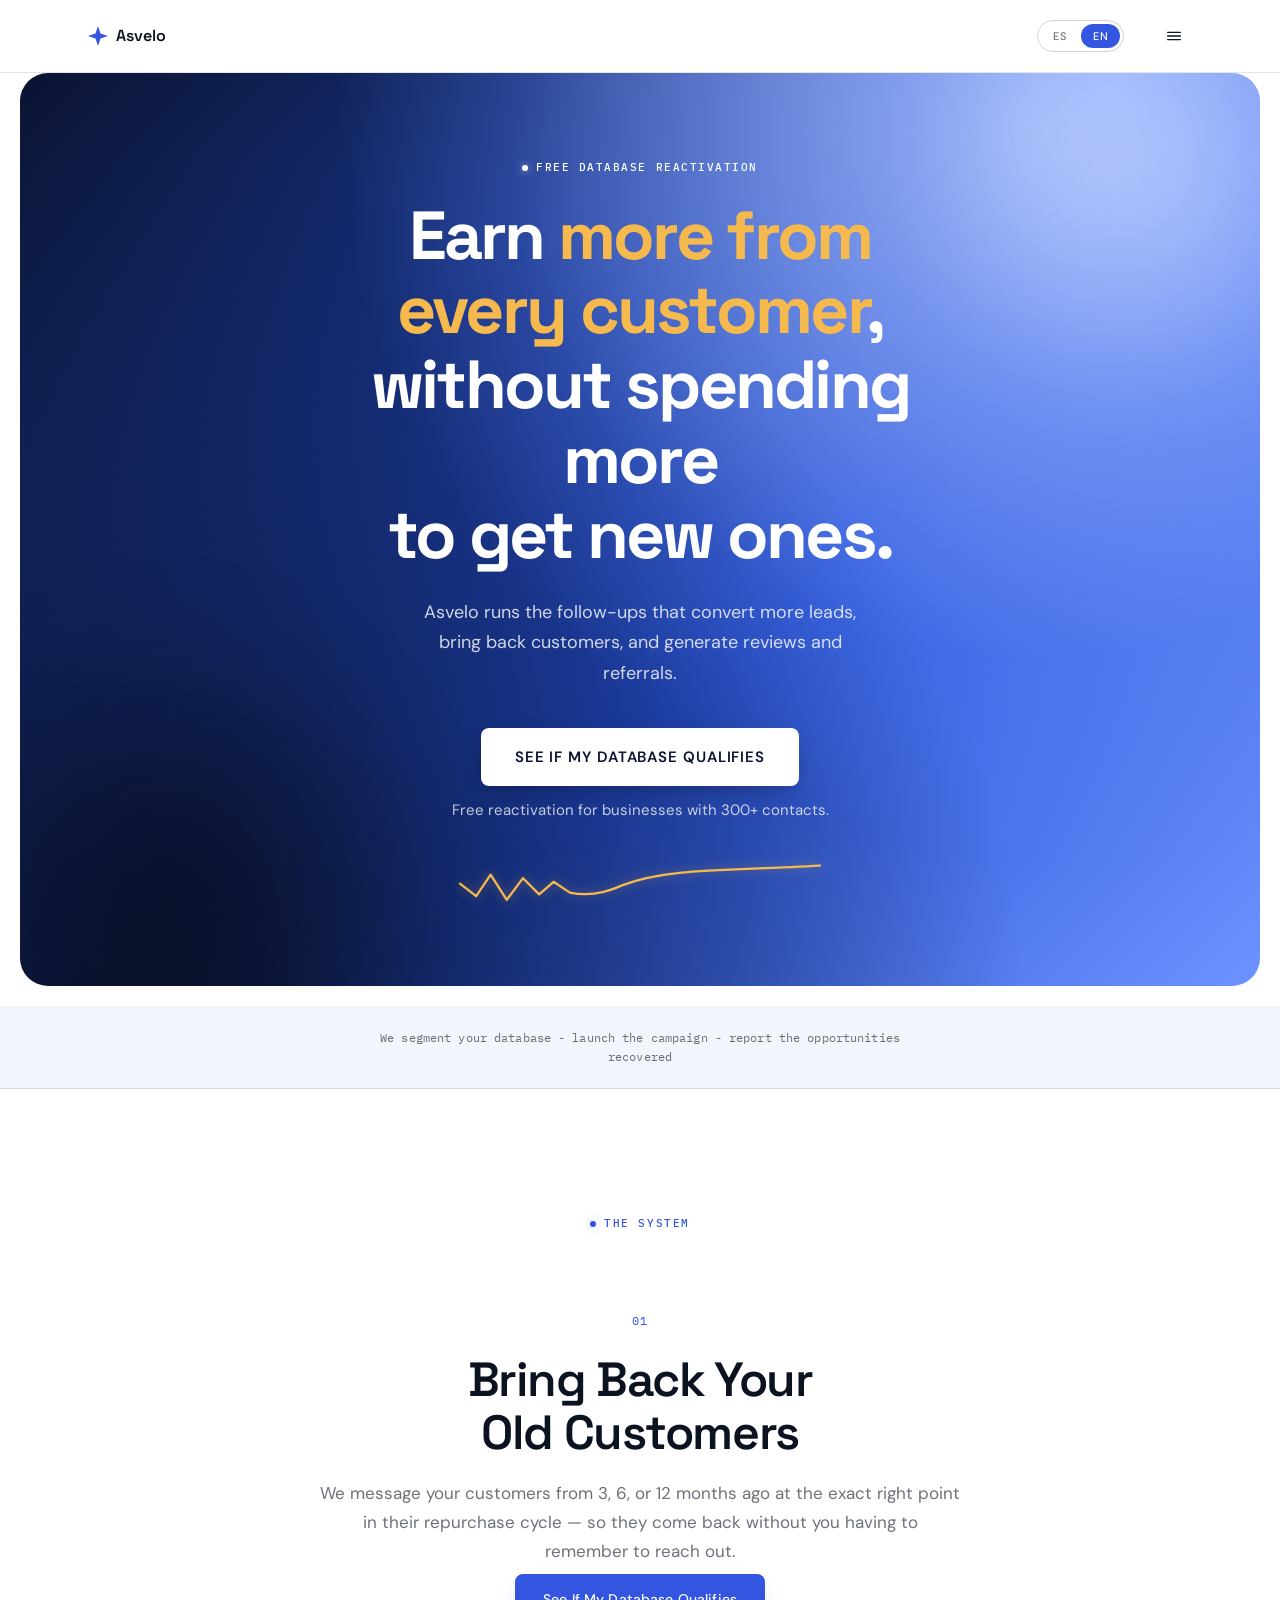
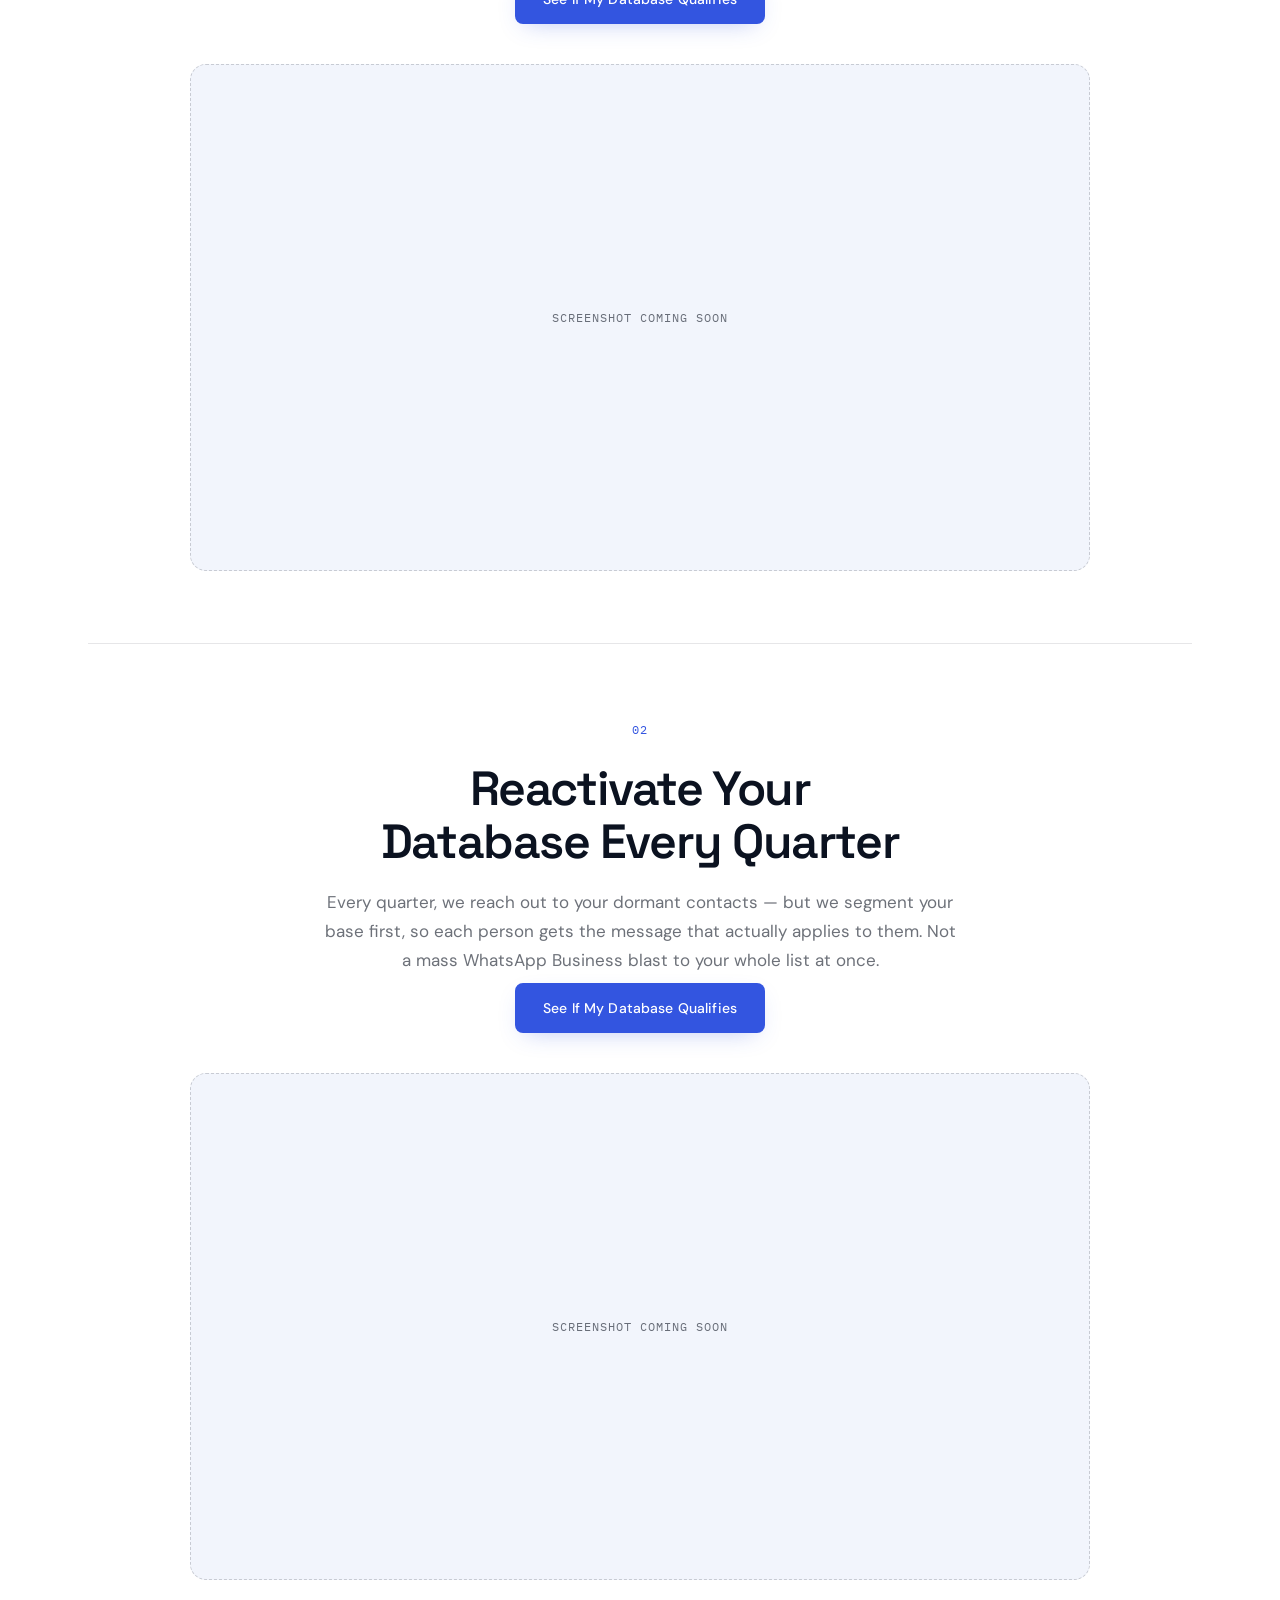
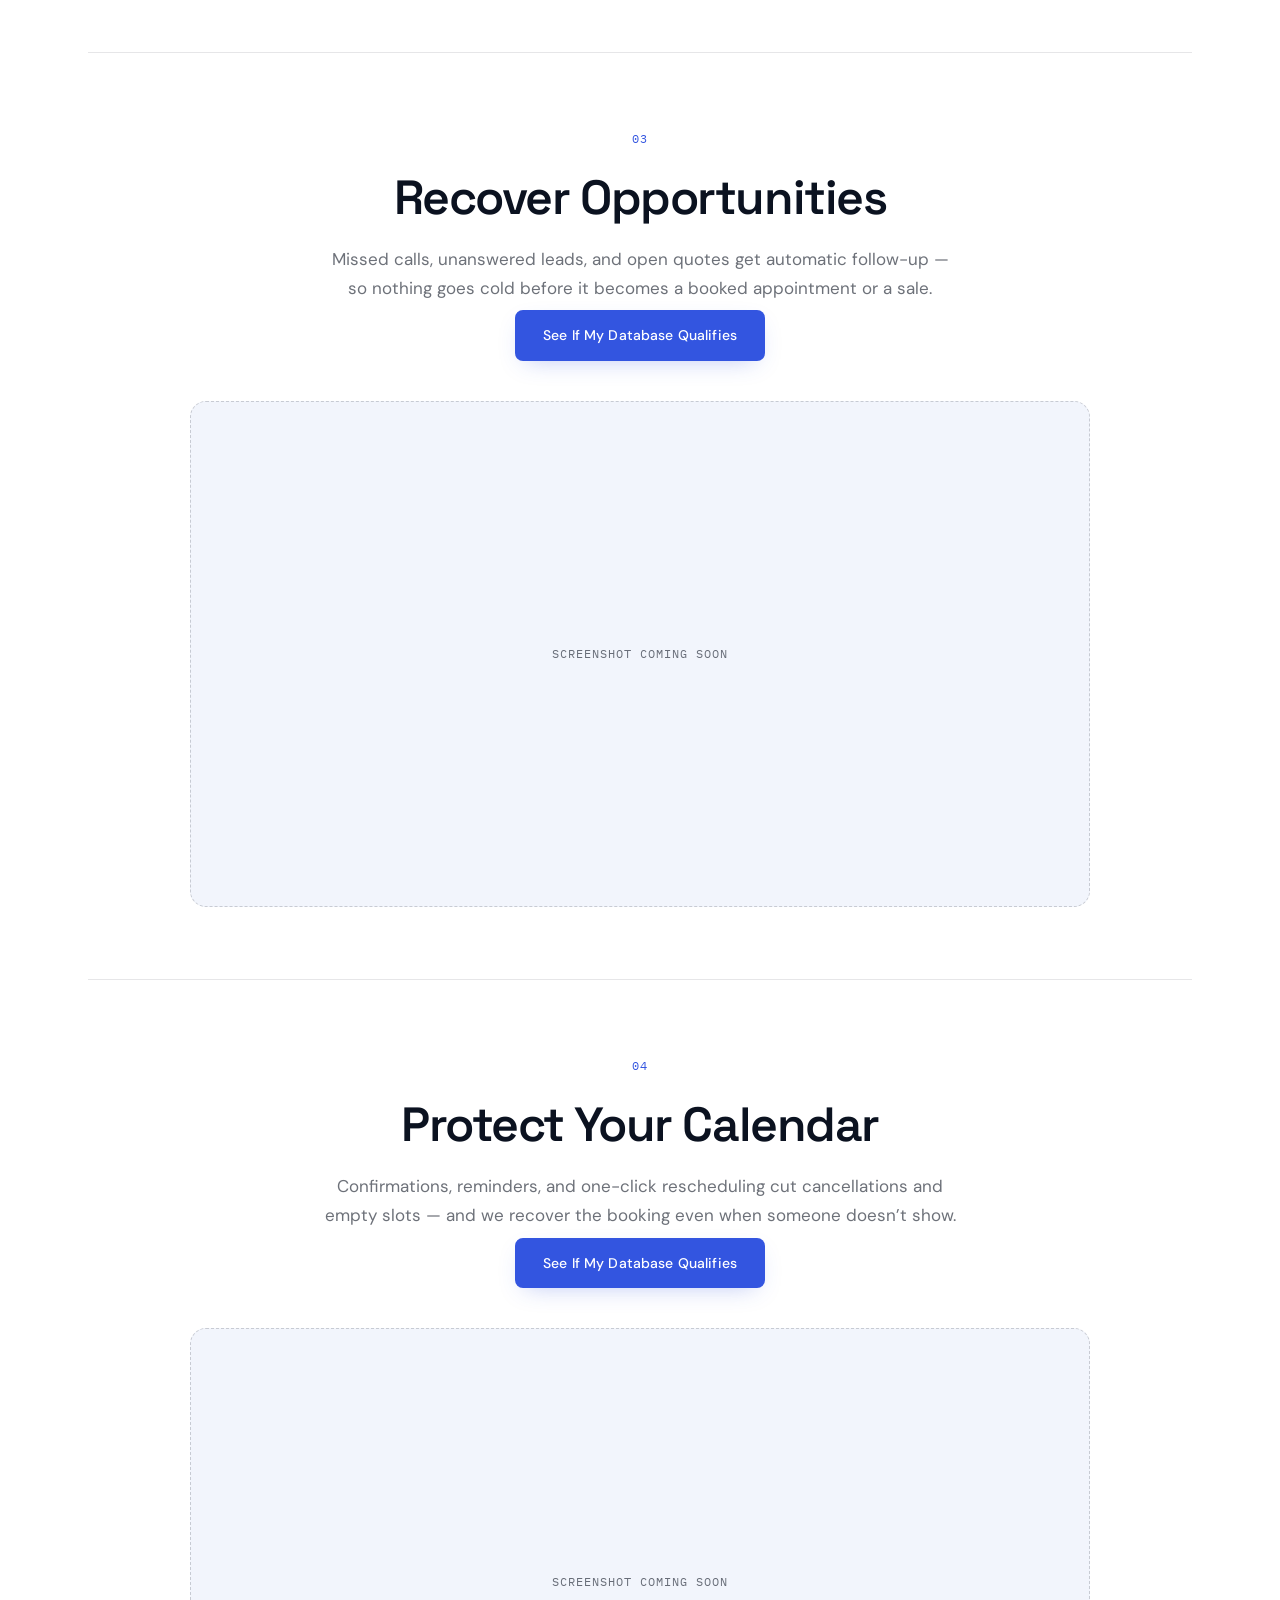
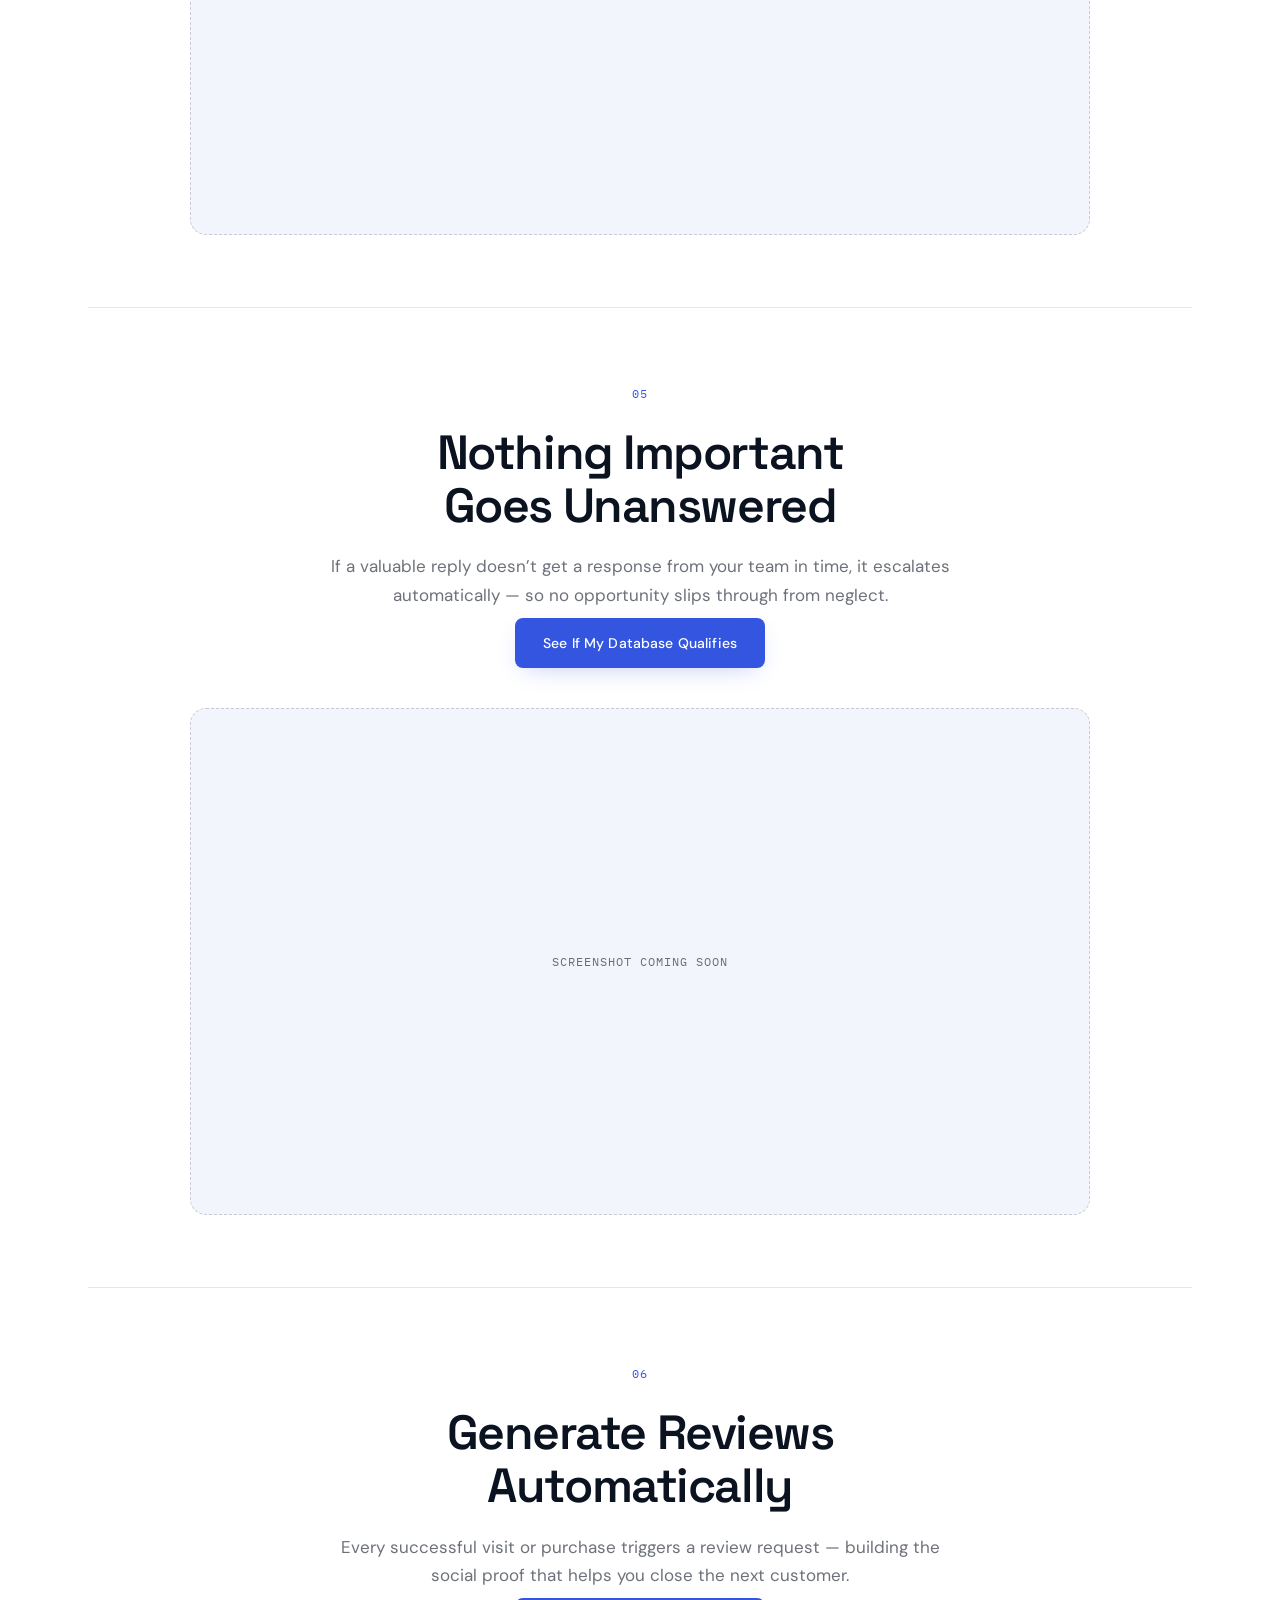
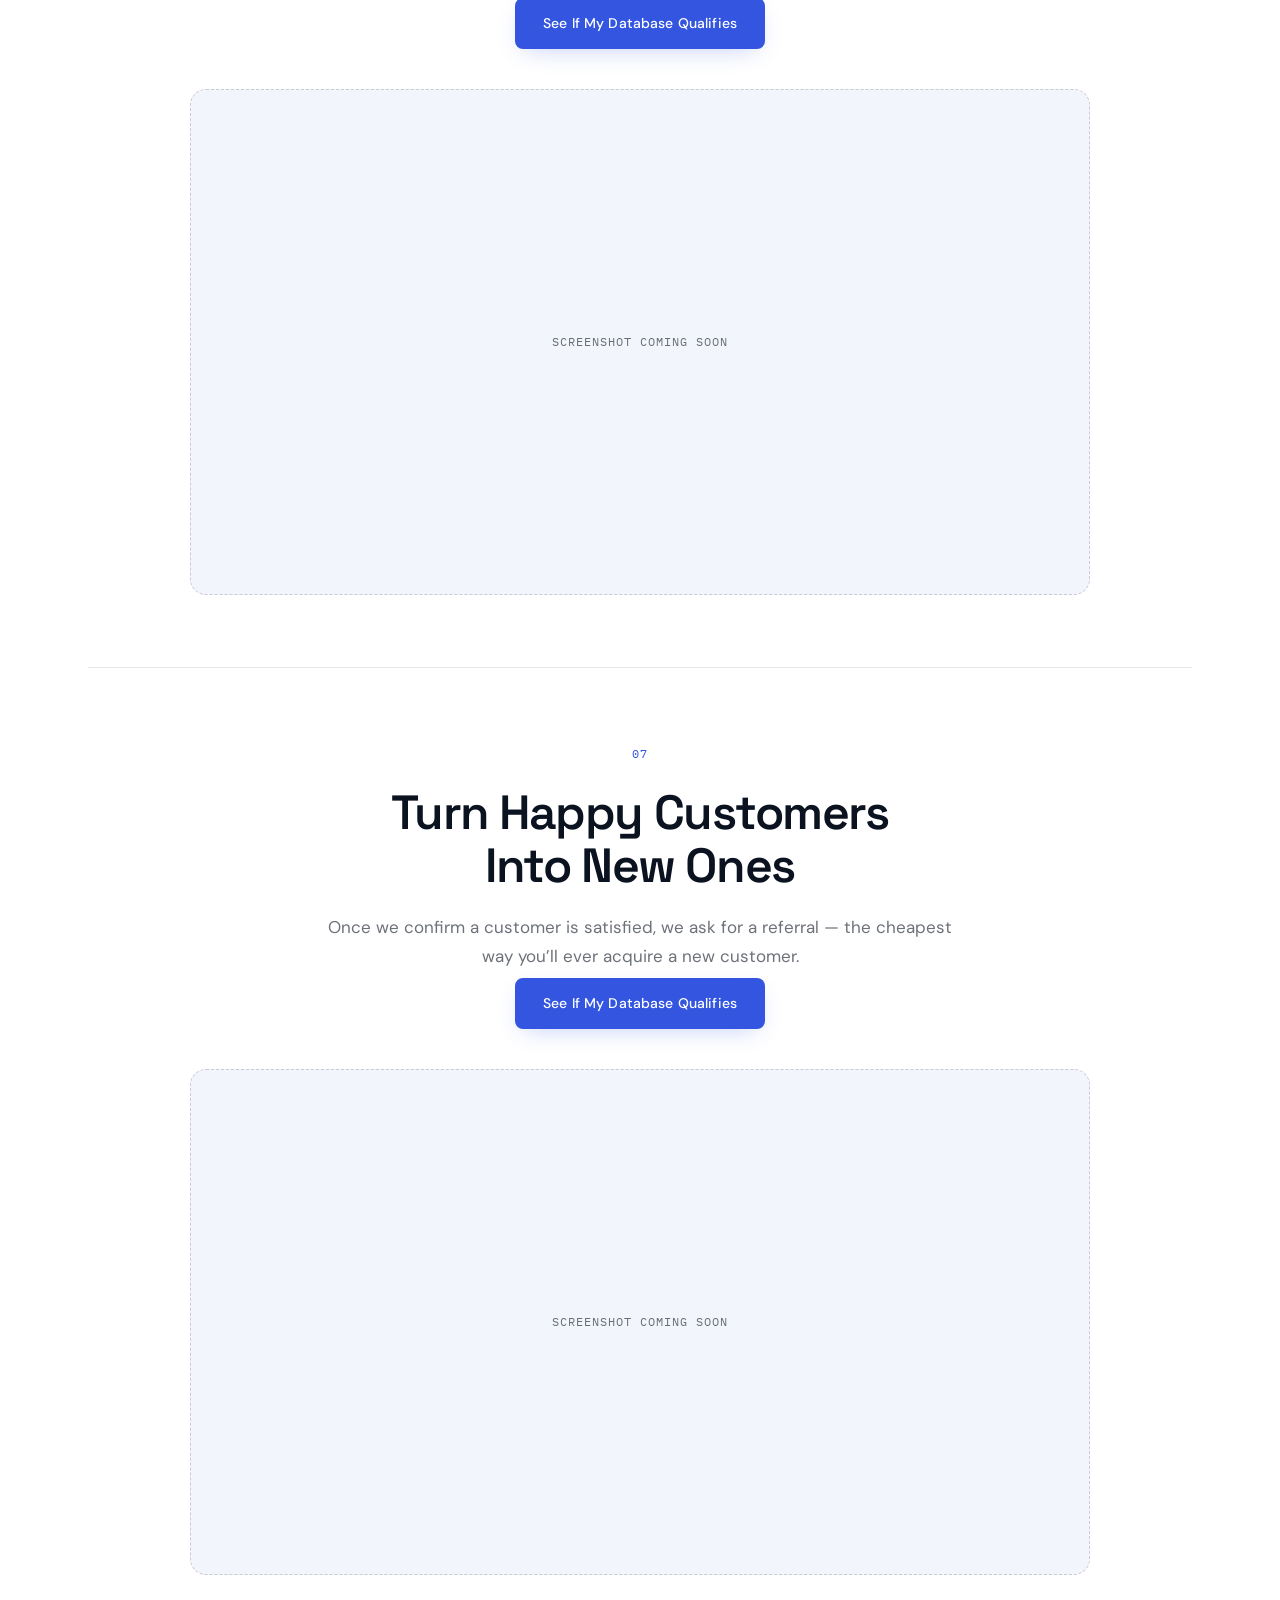
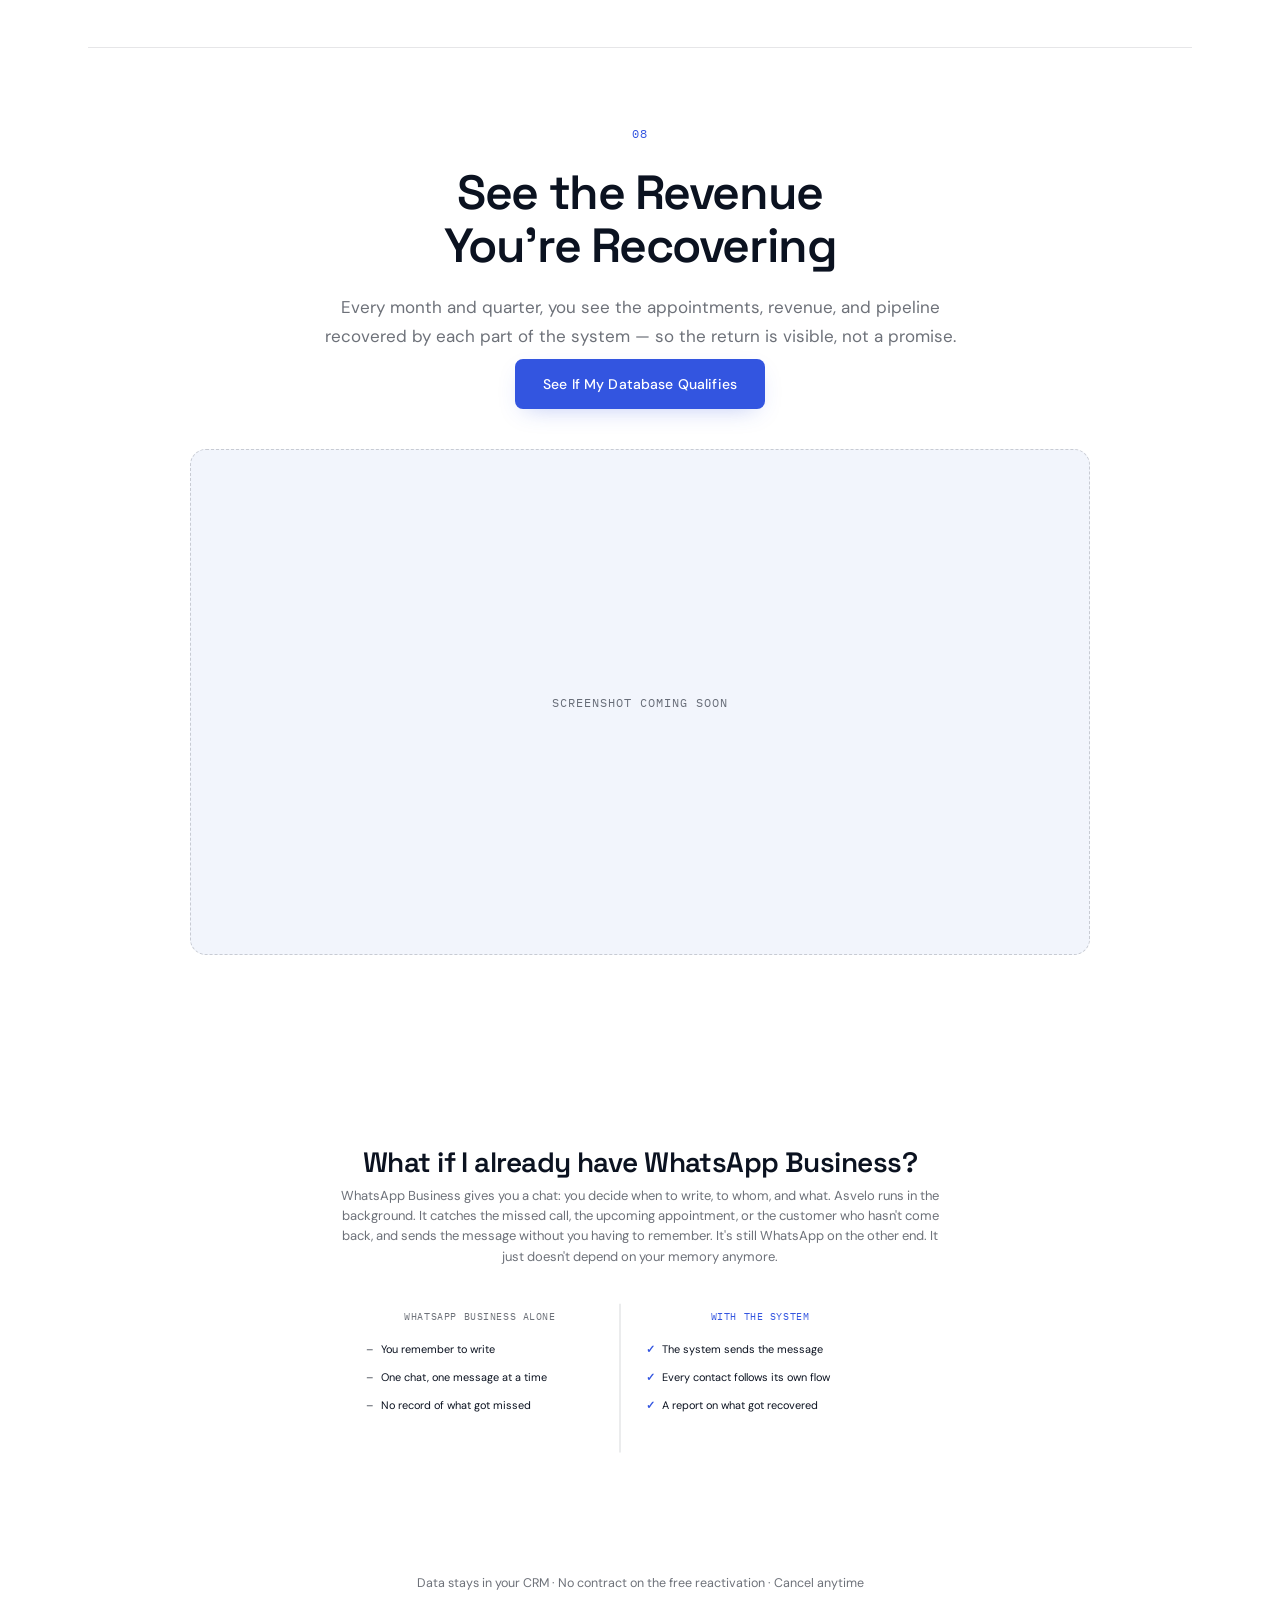
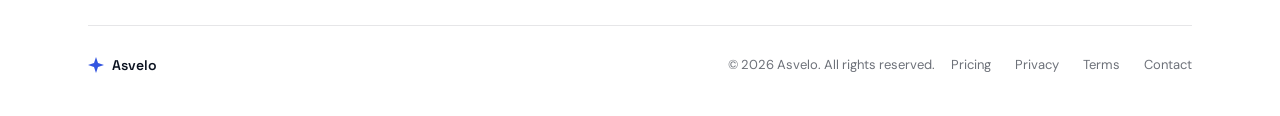
==== index.html @ 1f264a5a "Replace sitemap page with a dedicated Cómo funciona page The literal site-index page missed the poin" ====
<!DOCTYPE html>
<html lang="es">
<head>
<meta charset="UTF-8">
<meta name="viewport" content="width=device-width, initial-scale=1.0">
<title>Asvelo — Consigue más ventas sin conseguir más leads</title>
<meta name="description" content="Asvelo convierte los leads y clientes que ya tienes en tu CRM en citas agendadas — seguimiento, reactivación y retención que funcionan solos.">
<link rel="preconnect" href="https://fonts.googleapis.com">
<link rel="preconnect" href="https://fonts.gstatic.com" crossorigin>
<link href="https://fonts.googleapis.com/css2?family=DM+Sans:ital,wght@0,400;0,500;1,400&family=Space+Grotesk:wght@500;600;700&family=IBM+Plex+Mono:wght@400;500&display=swap" rel="stylesheet">
<link rel="icon" href="data:image/svg+xml,%3Csvg xmlns='http://www.w3.org/2000/svg' viewBox='0 0 20 20'%3E%3Cpath d='M10 0L12.5 7.5L20 10L12.5 12.5L10 20L7.5 12.5L0 10L7.5 7.5L10 0Z' fill='%233355E0'/%3E%3C/svg%3E">
<meta name="theme-color" content="#FFFFFF">
<link rel="stylesheet" href="css/styles.css">
<noscript><style>.reveal{opacity:1!important;transform:none!important;}</style></noscript>
</head>
<body>

<a class="skip-link" href="#main" data-i18n="aria.skipToContent">Saltar al contenido</a>

<!-- ============ NAV ============ -->
<header class="nav" id="nav">
  <div class="nav-inner container">
    <a href="#top" class="nav-logo">
      <svg width="20" height="20" viewBox="0 0 20 20" fill="none" xmlns="http://www.w3.org/2000/svg" aria-hidden="true">
        <path d="M10 0L12.5 7.5L20 10L12.5 12.5L10 20L7.5 12.5L0 10L7.5 7.5L10 0Z" fill="currentColor"/>
      </svg>
      <span translate="no">Asvelo</span>
    </a>
    <div class="lang-toggle" role="group" aria-label="Idioma / Language">
      <button class="lang-btn is-active" data-lang="es" aria-pressed="true">ES</button>
      <button class="lang-btn" data-lang="en" aria-pressed="false">EN</button>
    </div>
    <button type="button" class="menu-toggle" id="menuToggle" aria-expanded="false" aria-controls="menuPanel" data-i18n-aria-label="menu.toggle" aria-label="Abrir menú">
      <svg width="18" height="18" viewBox="0 0 20 20" fill="none" xmlns="http://www.w3.org/2000/svg" aria-hidden="true">
        <path d="M3 6h14M3 10h14M3 14h14" stroke="currentColor" stroke-width="1.6" stroke-linecap="round"/>
      </svg>
    </button>
  </div>
  <nav class="menu-panel" id="menuPanel" hidden aria-label="Menú principal">
    <a href="index.html#top" data-i18n="menu.home">Inicio</a>
    <a href="index.html#features" data-i18n="menu.features">Qué incluye</a>
    <a href="precios/" data-i18n="menu.pricing">Precios</a>
    <a href="contacto/" data-i18n="menu.contact">Contacto</a>
    <a href="como-funciona/" data-i18n="menu.howItWorks">Cómo funciona</a>
  </nav>
</header>

<main id="main">
<!-- ============ HERO ============ -->
<section class="hero" id="top">
  <div class="hero-glow hero-glow-deep" aria-hidden="true"></div>
  <div class="hero-glow hero-glow-bright" aria-hidden="true"></div>
  <div class="container hero-inner">
    <div class="eyebrow center reveal"><span class="dot"></span><span data-i18n="hero.eyebrow">Reactivación de base de datos gratis</span></div>
    <h1 class="hero-title reveal" style="--d:1" data-i18n-html="hero.title">Gana <span class="accent">más con cada cliente</span>,<br>sin gastar más en<br>conseguir nuevos.</h1>
    <p class="hero-sub reveal" style="--d:2" data-i18n="hero.sub">Asvelo opera los seguimientos para convertir más leads, traer clientes de vuelta y generar reseñas y referidos.</p>
    <div class="hero-cta reveal" style="--d:3">
      <a href="reactivar.html" class="btn btn-primary btn-lg" data-i18n="hero.cta.primary">Ver si mi base califica</a>
    </div>
    <p class="hero-microcopy reveal" style="--d:3" data-i18n="hero.microcopy">Reactivación gratuita para negocios con 300+ contactos.</p>
    <div class="signature-line reveal" style="--d:4" aria-hidden="true">
      <svg viewBox="0 0 400 48" fill="none" xmlns="http://www.w3.org/2000/svg" preserveAspectRatio="none">
        <path d="M0,24 L18,38 L34,14 L52,42 L70,18 L88,36 L104,22 L122,34 Q150,40 180,26 C230,6 300,10 400,4" />
      </svg>
    </div>
  </div>
</section>

<!-- ============ TRUST STRIP ============ -->
<section class="trust-strip">
  <div class="container trust-strip-inner reveal">
    <p class="trust-strip-body" data-i18n="trustStrip.body">Segmentamos tu base de datos - lanzamos la campaña - reportamos las oportunidades recuperadas</p>
  </div>
</section>

<!-- ============ FEATURES ============ -->
<section class="section-pad" id="features">
  <div class="container">
    <div class="eyebrow center reveal"><span class="dot"></span><span data-i18n="features.eyebrow">El sistema</span></div>

    <div class="feature-block reveal">
      <div class="feature-block-text">
        <span class="feature-num" aria-hidden="true">01</span>
        <h2 class="h-lg center" data-i18n="feature1.title">Trae de vuelta a tus clientes</h2>
        <p class="muted-lead center" data-i18n="feature1.body">Le escribimos a tus clientes de hace 3, 6 o 12 meses en el momento justo de su ciclo de recompra — para que vuelvan sin que tengas que acordarte tú de contactarlos.</p>
        <a href="reactivar.html" class="btn btn-primary" data-i18n="hero.cta.primary">Ver si mi base califica</a>
      </div>
      <div class="feature-media" aria-hidden="true"><span data-i18n="features.imagePlaceholder">Captura de pantalla próximamente</span></div>
    </div>

    <div class="feature-block reveal">
      <div class="feature-block-text">
        <span class="feature-num" aria-hidden="true">02</span>
        <h2 class="h-lg center" data-i18n="feature2.title">Reactiva tu base cada trimestre</h2>
        <p class="muted-lead center" data-i18n="feature2.body">Cada trimestre le escribimos a tus contactos inactivos — pero primero segmentamos tu base, así cada quien recibe el mensaje que le aplica. Nada de mandar el mismo blast de WhatsApp Business a toda tu lista de un jalón.</p>
        <a href="reactivar.html" class="btn btn-primary" data-i18n="hero.cta.primary">Ver si mi base califica</a>
      </div>
      <div class="feature-media" aria-hidden="true"><span data-i18n="features.imagePlaceholder">Captura de pantalla próximamente</span></div>
    </div>

    <div class="feature-block reveal">
      <div class="feature-block-text">
        <span class="feature-num" aria-hidden="true">03</span>
        <h2 class="h-lg center" data-i18n="feature3.title">Recupera oportunidades</h2>
        <p class="muted-lead center" data-i18n="feature3.body">Llamadas perdidas, leads sin responder y cotizaciones abiertas reciben seguimiento automático — para que ninguna se enfríe antes de convertirse en cita o venta.</p>
        <a href="reactivar.html" class="btn btn-primary" data-i18n="hero.cta.primary">Ver si mi base califica</a>
      </div>
      <div class="feature-media" aria-hidden="true"><span data-i18n="features.imagePlaceholder">Captura de pantalla próximamente</span></div>
    </div>

    <div class="feature-block reveal">
      <div class="feature-block-text">
        <span class="feature-num" aria-hidden="true">04</span>
        <h2 class="h-lg center" data-i18n="feature4.title">Protege tu agenda</h2>
        <p class="muted-lead center" data-i18n="feature4.body">Confirmaciones, recordatorios y reprogramación en un clic reducen las cancelaciones y los espacios vacíos — y si aun así no se presentan, recuperamos la cita.</p>
        <a href="reactivar.html" class="btn btn-primary" data-i18n="hero.cta.primary">Ver si mi base califica</a>
      </div>
      <div class="feature-media" aria-hidden="true"><span data-i18n="features.imagePlaceholder">Captura de pantalla próximamente</span></div>
    </div>

    <div class="feature-block reveal">
      <div class="feature-block-text">
        <span class="feature-num" aria-hidden="true">05</span>
        <h2 class="h-lg center" data-i18n="feature5.title">Nada importante se queda sin responder</h2>
        <p class="muted-lead center" data-i18n="feature5.body">Si una respuesta valiosa no recibe atención de tu equipo a tiempo, se escala automáticamente — para que ninguna oportunidad se pierda por descuido.</p>
        <a href="reactivar.html" class="btn btn-primary" data-i18n="hero.cta.primary">Ver si mi base califica</a>
      </div>
      <div class="feature-media" aria-hidden="true"><span data-i18n="features.imagePlaceholder">Captura de pantalla próximamente</span></div>
    </div>

    <div class="feature-block reveal">
      <div class="feature-block-text">
        <span class="feature-num" aria-hidden="true">06</span>
        <h2 class="h-lg center" data-i18n="feature6.title">Genera reseñas automáticamente</h2>
        <p class="muted-lead center" data-i18n="feature6.body">Cada compra o cita exitosa dispara una solicitud de reseña — para construir la prueba social que te ayuda a cerrar al siguiente cliente.</p>
        <a href="reactivar.html" class="btn btn-primary" data-i18n="hero.cta.primary">Ver si mi base califica</a>
      </div>
      <div class="feature-media" aria-hidden="true"><span data-i18n="features.imagePlaceholder">Captura de pantalla próximamente</span></div>
    </div>

    <div class="feature-block reveal">
      <div class="feature-block-text">
        <span class="feature-num" aria-hidden="true">07</span>
        <h2 class="h-lg center" data-i18n="feature7.title">Convierte clientes contentos en clientes nuevos</h2>
        <p class="muted-lead center" data-i18n="feature7.body">En cuanto confirmamos que un cliente quedó satisfecho, le pedimos que te refiera — la forma más barata de conseguir un cliente nuevo.</p>
        <a href="reactivar.html" class="btn btn-primary" data-i18n="hero.cta.primary">Ver si mi base califica</a>
      </div>
      <div class="feature-media" aria-hidden="true"><span data-i18n="features.imagePlaceholder">Captura de pantalla próximamente</span></div>
    </div>

    <div class="feature-block reveal">
      <div class="feature-block-text">
        <span class="feature-num" aria-hidden="true">08</span>
        <h2 class="h-lg center" data-i18n="feature8.title">Ve el ingreso que se recupera</h2>
        <p class="muted-lead center" data-i18n="feature8.body">Cada mes y trimestre ves las citas, el ingreso y el pipeline recuperado por cada parte del sistema — para que el retorno sea visible, no una promesa.</p>
        <a href="reactivar.html" class="btn btn-primary" data-i18n="hero.cta.primary">Ver si mi base califica</a>
      </div>
      <div class="feature-media" aria-hidden="true"><span data-i18n="features.imagePlaceholder">Captura de pantalla próximamente</span></div>
    </div>
  </div>
</section>

<!-- ============ WHATSAPP COMPARISON ============ -->
<section class="wa-compare">
  <div class="wa-compare-inner">
    <h2 class="h-sm center reveal" data-i18n="wa.title">¿Y si ya tengo WhatsApp Business?</h2>
    <p class="wa-compare-body reveal" data-i18n="wa.body">WhatsApp Business te da un chat: tú decides cuándo escribir, a quién y qué. Asvelo corre por detrás. Detecta la llamada perdida, la cita que se acerca o el cliente que no ha vuelto, y dispara el mensaje sin que tengas que acordarte tú. Sigue siendo WhatsApp del otro lado. Solo que ya no depende de tu memoria.</p>
    <svg class="wa-compare-diagram reveal" viewBox="0 0 640 190" role="img" aria-labelledby="waDiagramTitle">
      <title id="waDiagramTitle">Comparación entre usar solo WhatsApp Business y usar Asvelo</title>
      <line x1="320" y1="10" x2="320" y2="180" class="wad-divider" stroke-width="1"/>
      <text x="160" y="28" text-anchor="middle" class="wad-label" data-i18n="wa.diagram.waLabel">Solo WhatsApp Business</text>
      <text x="30" y="66" class="wad-row"><tspan class="wad-dot">–</tspan><tspan dx="8" data-i18n="wa.diagram.wa1">Tú recuerdas escribir</tspan></text>
      <text x="30" y="98" class="wad-row"><tspan class="wad-dot">–</tspan><tspan dx="8" data-i18n="wa.diagram.wa2">Un chat, un mensaje a la vez</tspan></text>
      <text x="30" y="130" class="wad-row"><tspan class="wad-dot">–</tspan><tspan dx="8" data-i18n="wa.diagram.wa3">Sin registro de qué faltó</tspan></text>
      <text x="480" y="28" text-anchor="middle" class="wad-label wad-label-accent" data-i18n="wa.diagram.asveloLabel">Con el sistema</text>
      <text x="350" y="66" class="wad-row"><tspan class="wad-check">✓</tspan><tspan dx="8" data-i18n="wa.diagram.asvelo1">El sistema dispara el mensaje</tspan></text>
      <text x="350" y="98" class="wad-row"><tspan class="wad-check">✓</tspan><tspan dx="8" data-i18n="wa.diagram.asvelo2">Cada contacto sigue su propio flujo</tspan></text>
      <text x="350" y="130" class="wad-row"><tspan class="wad-check">✓</tspan><tspan dx="8" data-i18n="wa.diagram.asvelo3">Reporte de qué se recuperó</tspan></text>
    </svg>
  </div>
</section>
</main>

<!-- ============ FOOTER ============ -->
<footer class="footer">
  <div class="container">
    <div class="footer-trust" data-i18n="footer.trust">Tus datos se quedan en tu CRM · Sin contrato en la reactivación gratuita · Cancela cuando quieras</div>
    <div class="footer-bar">
      <a href="#top" class="nav-logo footer-logo">
        <svg width="16" height="16" viewBox="0 0 20 20" fill="none" xmlns="http://www.w3.org/2000/svg" aria-hidden="true">
          <path d="M10 0L12.5 7.5L20 10L12.5 12.5L10 20L7.5 12.5L0 10L7.5 7.5L10 0Z" fill="currentColor"/>
        </svg>
        <span translate="no">Asvelo</span>
      </a>
      <span class="footer-copy" data-i18n="footer.copy">© 2026 Asvelo. Todos los derechos reservados.</span>
      <div class="footer-links">
        <a href="precios/" data-i18n="menu.pricing">Precios</a>
        <a href="privacidad/index.html" data-i18n="footer.privacy">Privacidad</a>
        <a href="terminos/index.html" data-i18n="footer.terms">Términos</a>
        <a href="contacto/" data-i18n="footer.contact">Contacto</a>
      </div>
    </div>
  </div>
</footer>

<script src="js/i18n.js"></script>
<script src="js/main.js"></script>
</body>
</html>
---- css/styles.css ----
/* ==========================================================================
   ASVELO — design tokens
   White page canvas; the hero is a single inset gradient card
   (deep navy → cobalt → bright glass highlight), cobalt = action,
   gold = value, used only inside that card.
   ========================================================================== */
:root {
  color-scheme: light;

  --paper: #FFFFFF;
  --ink: #0B1220;
  --muted: rgba(11, 18, 32, 0.6);
  --surface: #F2F5FC;
  --line: rgba(11, 18, 32, 0.1);
  --line-2: rgba(11, 18, 32, 0.18);

  /* Fallback before JS measures the real header height (main.js syncNavHeight) —
     kept in sync with .nav's actual rendered height, which varies with viewport
     width and with language (translated nav text wraps differently). */
  --nav-h: 96px;

  --cobalt: #3355E0;
  --cobalt-glow: rgba(51, 85, 224, 0.35);
  --gold: #F5B94D;
  --gold-glow: rgba(245, 185, 77, 0.45);

  --hero-deep: #0A1330;
  --hero-mid: #2450D6;
  --hero-bright: #6C93FF;

  --radius-sm: 8px;
  --radius-md: 12px;
  --radius-lg: 16px;
  --radius-xl: 28px;

  --container: 1200px;

  --font-display: 'Space Grotesk', 'DM Sans', sans-serif;
  --font-body: 'DM Sans', -apple-system, BlinkMacSystemFont, sans-serif;
  --font-mono: 'IBM Plex Mono', ui-monospace, 'SF Mono', monospace;
}

/* ==========================================================================
   Reset / base
   ========================================================================== */
* { box-sizing: border-box; }
html { scroll-behavior: smooth; }
body {
  margin: 0;
  background: var(--paper);
  color: var(--ink);
  font-family: var(--font-body);
  font-weight: 400;
  line-height: 1.6;
  -webkit-font-smoothing: antialiased;
}
h1, h2, h3, h4, h5 { margin: 0; font-family: var(--font-display); font-weight: 600; letter-spacing: -0.02em; line-height: 1.1; text-wrap: balance; }
p { margin: 0; }
a, button { color: inherit; text-decoration: none; touch-action: manipulation; -webkit-tap-highlight-color: transparent; }
button { font-family: inherit; cursor: pointer; background: none; border: none; }
svg { display: block; }

.sr-only {
  position: absolute; width: 1px; height: 1px; padding: 0; margin: -1px;
  overflow: hidden; clip: rect(0, 0, 0, 0); white-space: nowrap; border: 0;
}

:focus-visible {
  outline: 2px solid var(--cobalt);
  outline-offset: 2px;
}

.skip-link {
  position: absolute;
  top: -48px; left: 12px;
  background: var(--cobalt);
  color: #fff;
  padding: 10px 18px;
  border-radius: var(--radius-sm);
  font-size: 13px;
  font-weight: 500;
  z-index: 1000;
  transition: top 0.2s ease;
}
.skip-link:focus { top: 12px; }

#top, #features, #diagnostico { scroll-margin-top: var(--nav-h); }

@media (prefers-reduced-motion: reduce) {
  *, *::before, *::after { animation-duration: 0.001ms !important; animation-iteration-count: 1 !important; transition-duration: 0.001ms !important; scroll-behavior: auto !important; }
}

.container {
  max-width: var(--container);
  margin: 0 auto;
  padding: 0 48px;
}

.section-pad { padding: 120px 0; position: relative; }

.accent { color: var(--gold); }
.muted-lead { color: var(--muted); font-weight: 400; line-height: 1.7; max-width: 680px; font-size: 17px; }
.muted-lead.center { margin-left: auto; margin-right: auto; text-align: center; }

.h-lg { font-size: clamp(32px, 4vw, 48px); letter-spacing: -0.03em; margin: 16px 0 20px; }
.h-lg.center { text-align: center; }

.h-sm { font-size: clamp(22px, 2.6vw, 28px); letter-spacing: -0.02em; margin: 12px 0 10px; }
.h-sm.center { text-align: center; }

/* Eyebrow */
.eyebrow {
  display: inline-flex;
  align-items: center;
  gap: 8px;
  font-family: var(--font-mono);
  font-size: 11px;
  font-weight: 500;
  text-transform: uppercase;
  letter-spacing: 0.14em;
  color: var(--cobalt);
}
.eyebrow.center { justify-content: center; width: 100%; }
.eyebrow .dot {
  width: 6px; height: 6px; border-radius: 50%;
  background: var(--cobalt);
  box-shadow: 0 0 8px var(--cobalt-glow);
  flex: none;
}

/* ==========================================================================
   Reveal animation
   ========================================================================== */
.reveal {
  opacity: 0;
  transform: translateY(28px);
  transition: opacity 0.8s cubic-bezier(.16,1,.3,1), transform 0.8s cubic-bezier(.16,1,.3,1);
  transition-delay: calc(var(--d, 0) * 0.1s);
}
.reveal.is-visible { opacity: 1; transform: translateY(0); }

/* ==========================================================================
   Buttons
   ========================================================================== */
.btn {
  display: inline-flex;
  align-items: center;
  justify-content: center;
  gap: 8px;
  padding: 14px 28px;
  border-radius: var(--radius-sm);
  font-size: 14px;
  font-weight: 500;
  letter-spacing: 0.01em;
  transition: transform 0.25s ease, box-shadow 0.25s ease;
  white-space: nowrap;
}
.btn-primary {
  background: var(--cobalt);
  color: #fff;
  box-shadow: 0 8px 24px -10px var(--cobalt-glow);
}
.btn-primary:hover {
  transform: translateY(-2px);
  box-shadow: 0 16px 40px -10px var(--cobalt-glow), 0 0 0 1px var(--cobalt);
}
.btn-sm { padding: 10px 20px; font-size: 12.5px; }
.btn-lg { padding: 17px 34px; font-size: 15px; text-transform: uppercase; letter-spacing: 0.06em; font-weight: 600; }
.btn-block { width: 100%; }

/* ==========================================================================
   NAV
   ========================================================================== */
.nav {
  position: fixed;
  top: 0; left: 0; right: 0;
  z-index: 100;
  background: rgba(255, 255, 255, 0.8);
  backdrop-filter: blur(20px);
  -webkit-backdrop-filter: blur(20px);
  border-bottom: 1px solid var(--line);
}
.nav-inner {
  height: 72px;
  display: flex;
  align-items: center;
  gap: 14px;
}
.nav-logo {
  display: flex;
  align-items: center;
  gap: 8px;
  font-family: var(--font-display);
  font-weight: 600;
  font-size: 16px;
  color: var(--ink);
  margin-right: auto;
}
.nav-logo svg { color: var(--cobalt); }
.nav-links {
  display: flex;
  align-items: center;
  gap: 28px;
}
.nav-links a {
  font-family: var(--font-mono);
  font-size: 12px;
  text-transform: uppercase;
  letter-spacing: 0.08em;
  color: var(--ink);
  opacity: 0.65;
  transition: opacity 0.2s ease, color 0.2s ease;
}
.nav-links a:hover { opacity: 1; color: var(--cobalt); }
.lang-toggle {
  display: flex;
  border: 1px solid var(--line-2);
  border-radius: 20px;
  padding: 3px;
  gap: 2px;
  flex: none;
}
.lang-btn {
  padding: 5px 12px;
  border-radius: 16px;
  font-size: 11px;
  font-weight: 500;
  letter-spacing: 0.04em;
  color: var(--muted);
  transition: background 0.2s ease, color 0.2s ease;
}
.lang-btn:hover { color: var(--ink); }
.lang-btn.is-active { background: var(--cobalt); color: #fff; }
.lang-btn.is-active:hover { color: #fff; }

.nav-row-break { display: none; }

.menu-toggle {
  display: flex;
  align-items: center;
  justify-content: center;
  width: 36px;
  height: 36px;
  margin-left: 18px;
  border-radius: var(--radius-sm);
  color: var(--ink);
  flex: none;
  transition: background 0.2s ease, color 0.2s ease;
}
.menu-toggle:hover { background: var(--surface); color: var(--cobalt); }
.menu-toggle svg { width: 18px; height: 18px; }

.menu-panel {
  position: absolute;
  top: calc(100% + 10px);
  right: 20px;
  display: flex;
  flex-direction: column;
  min-width: 200px;
  background: var(--paper);
  border: 1px solid var(--line-2);
  border-radius: var(--radius-md);
  box-shadow: 0 16px 40px -12px rgba(11, 18, 32, 0.18);
  padding: 8px;
  z-index: 110;
}
.menu-panel[hidden] { display: none; }
.menu-panel a {
  padding: 11px 14px;
  border-radius: var(--radius-sm);
  font-size: 14.5px;
  color: var(--ink);
  transition: background 0.15s ease, color 0.15s ease;
}
.menu-panel a:hover { background: var(--surface); color: var(--cobalt); }

/* ==========================================================================
   HERO — the one inset gradient card on an otherwise white page
   ========================================================================== */
.hero {
  position: relative;
  margin-top: var(--nav-h);
  margin-right: 20px;
  margin-bottom: 20px;
  margin-left: 20px;
  border-radius: var(--radius-xl);
  overflow: hidden;
  min-height: 78vh;
  display: flex;
  align-items: center;
  justify-content: center;
  padding: 80px 24px;
  background:
    radial-gradient(circle at 82% 6%, rgba(255,255,255,0.35) 0%, transparent 40%),
    radial-gradient(circle at 88% 2%, var(--hero-bright) 0%, transparent 55%),
    radial-gradient(circle at 10% 105%, var(--hero-deep) 0%, transparent 60%),
    linear-gradient(135deg, var(--hero-deep) 0%, var(--hero-mid) 60%, var(--hero-bright) 100%);
}
.hero-glow { position: absolute; border-radius: 50%; filter: blur(40px); pointer-events: none; }
.hero-glow-deep {
  bottom: -20%; left: -10%;
  width: 560px; height: 560px;
  background: radial-gradient(circle, rgba(5,8,20,0.55) 0%, transparent 70%);
}
.hero-glow-bright {
  top: -15%; right: -10%;
  width: 480px; height: 480px;
  background: radial-gradient(circle, rgba(255,255,255,0.3) 0%, transparent 70%);
}
.hero-inner {
  position: relative;
  max-width: 720px;
  margin: 0 auto;
  text-align: center;
}
.hero .eyebrow { color: #fff; }
.hero .eyebrow .dot { background: #fff; box-shadow: 0 0 8px rgba(255,255,255,0.6); }
.hero-title { font-size: clamp(38px, 5.5vw, 68px); font-weight: 700; letter-spacing: -0.04em; margin: 20px 0 24px; text-wrap: balance; color: #fff; }
.hero-sub { font-size: 18px; color: rgba(255,255,255,0.8); max-width: 460px; line-height: 1.7; margin: 0 auto 40px; }
.hero-cta { display: flex; justify-content: center; }
.hero-cta .btn-primary {
  background: #fff;
  color: var(--hero-deep);
  box-shadow: 0 8px 24px -8px rgba(0,0,0,0.35);
}
.hero-cta .btn-primary:hover {
  box-shadow: 0 16px 36px -8px rgba(0,0,0,0.4);
}
.hero-microcopy { font-size: 15px; color: rgba(255,255,255,0.75); margin: 12px 0 40px; }

/* ==========================================================================
   TRUST STRIP — compact proof/process line directly under the hero
   ========================================================================== */
.trust-strip { padding: 22px 24px; text-align: center; background: var(--surface); border-bottom: 1px solid var(--line); }
.trust-strip-inner { max-width: 640px; margin: 0 auto; }
.trust-strip-body { font-family: var(--font-mono); font-size: 12px; letter-spacing: 0.01em; color: var(--muted); margin: 0; }

.signature-line { width: 100%; max-width: 360px; margin: 0 auto; }
.signature-line svg { width: 100%; height: auto; overflow: visible; }
.signature-line path {
  stroke: var(--gold);
  stroke-width: 2.5;
  stroke-linecap: round;
  stroke-linejoin: round;
  stroke-dasharray: 1000;
  stroke-dashoffset: 1000;
  filter: drop-shadow(0 0 6px var(--gold-glow));
  animation: draw-signature 1.6s 0.9s cubic-bezier(.4,0,.2,1) forwards;
}
@keyframes draw-signature { to { stroke-dashoffset: 0; } }
@media (prefers-reduced-motion: reduce) {
  .signature-line path { animation: none; stroke-dashoffset: 0; }
}

/* ==========================================================================
   FEATURES
   ========================================================================== */
.feature-num {
  display: inline-block;
  font-family: var(--font-mono);
  font-size: 12px;
  letter-spacing: 0.1em;
  color: var(--cobalt);
  margin-bottom: 8px;
}
.feature-block { padding: 72px 0; text-align: center; }
.feature-block:first-of-type { padding-top: 40px; }
.feature-block + .feature-block { border-top: 1px solid var(--line); }
.feature-block-text { max-width: 640px; margin: 0 auto 40px; }
.feature-block-text .btn { margin-top: 8px; }
.feature-media {
  max-width: 900px;
  aspect-ratio: 16 / 9;
  margin: 0 auto;
  border-radius: var(--radius-lg);
  border: 1px dashed var(--line-2);
  background: var(--surface);
  display: flex;
  align-items: center;
  justify-content: center;
  color: var(--muted);
  font-family: var(--font-mono);
  font-size: 12px;
  text-transform: uppercase;
  letter-spacing: 0.08em;
}

/* ==========================================================================
   WHATSAPP COMPARISON (index.html — right after FEATURES)
   ========================================================================== */
.wa-compare { padding: 0 24px 64px; }
.wa-compare-inner { max-width: 600px; margin: 0 auto; text-align: center; }
.wa-compare .h-sm { margin: 0 0 8px; }
.wa-compare-body { font-size: 13px; color: var(--muted); line-height: 1.55; margin-bottom: 28px; }
.wa-compare-diagram { width: 100%; height: auto; max-width: 560px; }
.wad-divider { stroke: var(--line-2); }
.wad-label { font-family: var(--font-mono); font-size: 11px; text-transform: uppercase; letter-spacing: 0.06em; fill: var(--muted); }
.wad-label-accent { fill: var(--cobalt); }
.wad-row { font-family: var(--font-body); font-size: 12.5px; fill: var(--ink); }
.wad-dot { fill: var(--muted); font-weight: 600; }
.wad-check { fill: var(--cobalt); font-weight: 600; }

/* ==========================================================================
   VSL HERO (reactivar.html — above the fold)
   ========================================================================== */
.vsl-hero { padding: 160px 24px 72px; text-align: center; }
.vsl-hero-inner { max-width: 720px; margin: 0 auto; }
.vsl-title {
  font-size: clamp(28px, 4vw, 42px);
  text-transform: uppercase;
  letter-spacing: -0.01em;
  margin: 16px 0 20px;
}
.vsl-sub { font-size: 17px; color: var(--muted); max-width: 560px; margin: 0 auto 40px; line-height: 1.7; }

.vsl-video {
  position: relative;
  max-width: 640px;
  aspect-ratio: 16 / 9;
  margin: 0 auto 32px;
  border-radius: var(--radius-lg);
  border: 1px dashed var(--line-2);
  background: var(--surface);
  display: flex;
  flex-direction: column;
  align-items: center;
  justify-content: center;
  gap: 16px;
  padding: 24px;
}
.vsl-play {
  width: 60px; height: 60px;
  border-radius: 50%;
  background: var(--cobalt);
  color: #fff;
  display: flex; align-items: center; justify-content: center;
  box-shadow: 0 8px 24px -8px var(--cobalt-glow);
  flex: none;
}
.vsl-video-caption { font-family: var(--font-display); font-weight: 600; font-size: 17px; max-width: 440px; color: var(--ink); margin: 0; }
.vsl-video-tag { font-family: var(--font-mono); font-size: 11px; text-transform: uppercase; letter-spacing: 0.08em; color: var(--muted); }

.vsl-microcopy { font-size: 12.5px; color: var(--muted); margin: 12px 0 0; }

/* ==========================================================================
   HOW IT WORKS (reactivar.html + standalone como-funciona/index.html)
   ========================================================================== */
.how-page-hero { padding: 140px 24px 24px; text-align: center; }
.how-page-hero .muted-lead { margin: 0 auto; }
.how-section { padding: 64px 24px; text-align: center; border-top: 1px solid var(--line); }
.how-page-hero + .how-section { border-top: none; }
.how-steps {
  list-style: none; margin: 32px auto 24px; padding: 0; max-width: 960px;
  display: grid; grid-template-columns: repeat(4, 1fr); gap: 20px; text-align: left;
}
.how-step {
  background: var(--surface);
  border: 1px solid var(--line);
  border-radius: var(--radius-lg);
  padding: 20px 18px;
}
.how-step-num {
  display: inline-block;
  font-family: var(--font-mono);
  font-size: 12px;
  letter-spacing: 0.1em;
  color: var(--cobalt);
  margin-bottom: 10px;
}
.how-step h3 { font-size: 15px; margin-bottom: 6px; }
.how-step p { color: var(--muted); font-size: 13.5px; line-height: 1.6; margin: 0; }
.how-note { font-size: 12.5px; color: var(--muted); margin: 0 0 20px; }
@media (max-width: 860px) {
  .how-steps { grid-template-columns: repeat(2, 1fr); }
}
@media (max-width: 520px) {
  .how-steps { grid-template-columns: 1fr; }
}

/* ==========================================================================
   QUALIFICATION RECAP + FAQ (reactivar.html)
   ========================================================================== */
.trust-section, .faq-section { padding: 64px 24px; text-align: center; border-top: 1px solid var(--line); }
.trust-list {
  list-style: none; margin: 28px auto 32px; padding: 0; max-width: 560px;
  text-align: left; display: flex; flex-direction: column; gap: 14px;
}
.trust-list li { font-size: 15px; color: var(--ink); padding-left: 26px; position: relative; line-height: 1.6; }
.trust-list li::before { content: "✓"; position: absolute; left: 0; color: var(--cobalt); font-weight: 600; }

.faq-list { max-width: 640px; margin: 28px auto 32px; text-align: left; display: flex; flex-direction: column; gap: 24px; }
.faq-list h3 { font-size: 17px; margin-bottom: 6px; }
.faq-list p { color: var(--muted); font-size: 14.5px; line-height: 1.7; }

/* ==========================================================================
   DIAGNOSTIC QUIZ (reactivar.html)
   ========================================================================== */
.diagnostic-page { padding: 96px 24px 100px; display: flex; justify-content: center; }
.diag-container { max-width: 640px; width: 100%; margin: 0 auto; }
.diag-intro { text-align: center; margin-bottom: 32px; }
.diag-intro .eyebrow { justify-content: center; margin-bottom: 12px; }
.diag-intro .muted-lead { margin: 8px auto 0; }

.diag-progress-row { display: flex; align-items: center; gap: 16px; margin-bottom: 24px; }
.diag-back {
  display: flex; align-items: center; justify-content: center; flex: none;
  width: 32px; height: 32px; border-radius: 50%;
  border: 1px solid var(--line-2); color: var(--muted);
  transition: border-color 0.2s ease, color 0.2s ease;
}
.diag-back:hover { border-color: var(--cobalt); color: var(--cobalt); }
.diag-back[hidden] { display: none; }
.diag-progress-bar { flex: 1; height: 3px; border-radius: 2px; background: var(--line-2); overflow: hidden; }
.diag-progress-bar span { display: block; height: 100%; background: var(--cobalt); transition: width 0.4s ease; }
.diag-step-label { font-family: var(--font-mono); font-size: 11px; text-transform: uppercase; letter-spacing: 0.08em; color: var(--muted); white-space: nowrap; }

.diag-card { background: var(--surface); border: 1px solid var(--line-2); border-radius: var(--radius-lg); padding: 48px 40px; min-height: 320px; }
.diag-step { display: none; }
.diag-step.is-active { display: block; }
.diag-q { font-family: var(--font-display); font-weight: 600; font-size: clamp(22px, 3vw, 28px); letter-spacing: -0.02em; margin-bottom: 28px; }
.diag-options { display: flex; flex-direction: column; gap: 10px; }
.diag-opt {
  text-align: left;
  padding: 16px 20px;
  border-radius: var(--radius-sm);
  border: 1px solid var(--line-2);
  background: var(--paper);
  font-size: 15px;
  color: var(--ink);
  transition: border-color 0.2s ease, background 0.2s ease, transform 0.2s ease;
}
.diag-opt:hover { border-color: var(--cobalt); transform: translateX(4px); }
.diag-opt.is-selected { border-color: var(--cobalt); background: #fff; box-shadow: 0 0 0 1px var(--cobalt); }

.diag-form { display: flex; flex-direction: column; gap: 12px; }
.diag-field input {
  width: 100%;
  padding: 14px 16px;
  border-radius: var(--radius-sm);
  border: 1px solid var(--line-2);
  background: var(--paper);
  color: var(--ink);
  font-size: 14px;
  font-family: inherit;
  transition: border-color 0.2s ease;
}
.diag-field input::placeholder { color: var(--muted); }
.diag-field input:focus { border-color: var(--cobalt); }
.diag-field textarea {
  width: 100%;
  padding: 14px 16px;
  border-radius: var(--radius-sm);
  border: 1px solid var(--line-2);
  background: var(--paper);
  color: var(--ink);
  font-size: 14px;
  font-family: inherit;
  resize: vertical;
  transition: border-color 0.2s ease;
}
.diag-field textarea::placeholder { color: var(--muted); }
.diag-field textarea:focus { border-color: var(--cobalt); }
.diag-form-privacy { font-size: 11.5px; color: var(--muted); text-align: center; margin-top: 4px; }

.contact-form { max-width: 480px; margin-top: 32px; }
.contact-direct { font-size: 14.5px; color: var(--ink); margin: 20px 0; }
.contact-direct a { color: var(--cobalt); text-decoration: underline; text-underline-offset: 2px; }

.diag-done .muted-lead { max-width: 100%; }
.diag-done .btn { margin-top: 24px; }
.diag-done .diag-reveal { margin-bottom: 28px; padding-bottom: 24px; border-bottom: 1px solid var(--line-2); }

.diag-reveal { text-align: center; }
.diag-reveal .eyebrow { justify-content: center; margin-bottom: 12px; }
.diag-reveal .diag-q { margin-bottom: 4px; }
.diag-reveal-number {
  font-family: var(--font-display);
  font-size: clamp(36px, 6vw, 52px);
  font-weight: 700;
  letter-spacing: -0.03em;
  color: var(--cobalt);
  margin: 4px 0 14px;
}
.diag-reveal-number span { font-size: 15px; font-weight: 400; letter-spacing: 0; color: var(--muted); margin-left: 6px; }
.diag-reveal-note { color: var(--muted); font-size: 14px; line-height: 1.6; max-width: 440px; margin: 0 auto 28px; }
.diag-reveal .btn { margin: 0 auto; }

/* ==========================================================================
   PRICING (precios/index.html) — reuses .diag-* (progress bar, card, step,
   options) from the DIAGNOSTIC QUIZ block above for the estimator itself,
   and .trust-list for checkmark lists, so this page stays visually native
   instead of introducing a parallel component set.
   ========================================================================== */
.pricing-hero { padding: 140px 24px 32px; text-align: center; }
.pricing-hero-inner { max-width: 600px; margin: 0 auto; }
.pricing-hero .h-lg { margin: 12px 0 10px; font-size: clamp(26px, 3.4vw, 38px); }
.pricing-hero .muted-lead { font-size: 14.5px; line-height: 1.55; }
.pricing-anchor { font-family: var(--font-mono); font-size: 12.5px; color: var(--cobalt); margin: 14px 0 0; }
.pricing-hero-reassurance { font-size: 11.5px; color: var(--muted); margin-top: 8px; }

.pricing-table { padding: 0 24px 40px; max-width: 1000px; margin: 0 auto; }
.currency-toggle {
  display: flex;
  width: fit-content;
  margin: 0 auto 16px;
  border: 1px solid var(--line-2);
  border-radius: 20px;
  padding: 3px;
  gap: 2px;
}
.currency-btn {
  padding: 5px 14px;
  border-radius: 16px;
  font-family: var(--font-mono);
  font-size: 11px;
  letter-spacing: 0.04em;
  color: var(--muted);
  transition: background 0.2s ease, color 0.2s ease;
}
.currency-btn:hover { color: var(--ink); }
.currency-btn.is-active { background: var(--cobalt); color: #fff; }
.currency-btn.is-active:hover { color: #fff; }
.pt-currency-note { margin-top: 4px; }
.pricing-table-grid { display: grid; grid-template-columns: repeat(3, 1fr); gap: 14px; }
.pt-tier { position: relative; padding: 18px 16px; border: 1px solid var(--line-2); border-radius: var(--radius-md); background: var(--paper); }
.pt-tier.is-common { border-color: var(--cobalt); box-shadow: 0 0 0 1px var(--cobalt); }
.pt-badge {
  position: absolute; top: -9px; left: 16px;
  font-family: var(--font-mono); font-size: 9.5px; text-transform: uppercase; letter-spacing: 0.06em;
  color: #fff; background: var(--cobalt); padding: 3px 8px; border-radius: 10px;
}
.pt-tier h3 { font-family: var(--font-display); font-weight: 600; font-size: 14.5px; margin: 0 0 4px; }
.pt-price { font-family: var(--font-display); font-size: 22px; font-weight: 700; letter-spacing: -0.01em; line-height: 1.1; }
.pt-price span:last-child { font-size: 11.5px; font-weight: 400; color: var(--muted); margin-left: 2px; }
.pt-for { font-size: 11.5px; color: var(--muted); margin: 2px 0 10px; }
.pt-tier ul { list-style: none; margin: 0; padding: 0; display: flex; flex-direction: column; gap: 5px; }
.pt-tier li { font-size: 12px; color: var(--ink); line-height: 1.4; padding-left: 15px; position: relative; }
.pt-tier li::before { content: "✓"; position: absolute; left: 0; top: 0; color: var(--cobalt); font-weight: 600; font-size: 10.5px; }
.pt-note { text-align: center; font-size: 11.5px; color: var(--muted); margin-top: 14px; }

.pricing-philosophy { padding: 0 24px 32px; max-width: 600px; margin: 0 auto; text-align: center; }
.pricing-philosophy .h-sm { margin: 0 0 8px; }
.pricing-philosophy-body { font-size: 13px; color: var(--muted); line-height: 1.55; }

.pricing-estimator { padding: 0 24px 56px; }
.pricing-estimator-inner { max-width: 600px; margin: 0 auto; }

.est-opt { text-align: left; }
.est-opt.is-multi::before {
  content: "";
  display: inline-block;
  width: 14px; height: 14px;
  margin-right: 10px;
  vertical-align: -2px;
  border: 1.5px solid var(--line-2);
  border-radius: 4px;
}
.est-opt.is-multi.is-selected::before { background: var(--cobalt); border-color: var(--cobalt); }
.est-allnote { font-size: 11.5px; color: var(--cobalt); margin-top: 4px; }

.est-controls { display: flex; gap: 12px; margin-top: 8px; }
.est-controls .btn { flex: 1; }
.btn[disabled] { opacity: 0.4; cursor: not-allowed; pointer-events: none; }

.est-result { text-align: center; }
.est-result-tier { font-family: var(--font-display); font-size: clamp(20px, 2.8vw, 26px); font-weight: 700; letter-spacing: -0.01em; margin: 4px 0 2px; }
.est-result-price { font-family: var(--font-display); font-size: 16px; color: var(--cobalt); margin-bottom: 2px; }
.est-result-badge { font-size: 11.5px; color: var(--muted); margin-bottom: 14px; }
.est-result-desc { font-size: 13px; color: var(--muted); line-height: 1.55; max-width: 440px; margin: 0 auto 18px; }

.est-why { text-align: left; background: var(--surface); border-radius: var(--radius-md); padding: 14px 16px; margin: 0 0 14px; }
.est-why h3 { font-size: 12px; margin-bottom: 8px; }
.est-why .trust-list li { font-size: 12.5px; }

.est-trust {
  font-size: 12.5px;
  color: var(--ink);
  background: #fff;
  border: 1px solid var(--line-2);
  border-left: 3px solid var(--cobalt);
  border-radius: var(--radius-sm);
  padding: 12px 14px;
  line-height: 1.5;
  text-align: left;
  margin-bottom: 12px;
}
.est-disclaimer { font-size: 11px; color: var(--muted); line-height: 1.5; text-align: left; margin-bottom: 18px; }
.est-result-cta { display: flex; flex-direction: column; align-items: center; gap: 10px; }
.est-result-cta .btn { white-space: normal; text-align: center; max-width: 300px; font-size: 13px; padding: 12px 22px; }
.est-recalc { font-size: 12px; color: var(--muted); text-decoration: underline; text-underline-offset: 2px; background: none; border: none; padding: 0; }
.est-recalc:hover { color: var(--cobalt); }

.pricing-cta { text-align: center; padding: 40px 24px 56px; border-top: 1px solid var(--line); }
.pricing-cta .h-sm { margin: 0 0 8px; }
.pricing-cta-body { font-size: 13px; color: var(--muted); line-height: 1.55; max-width: 480px; margin: 0 auto; }
.pricing-cta-reassurance { font-size: 11.5px; color: var(--muted); margin-top: 10px; }

/* ==========================================================================
   LEGAL (terminos/index.html, privacidad/index.html) — plain readable
   article, not the dense marketing style used elsewhere. Legal text needs
   to read normally, not be scanned.
   ========================================================================== */
.legal-page { padding: 140px 24px 96px; }
.legal-page-inner { max-width: 720px; margin: 0 auto; }
.legal-page h1 { margin-bottom: 20px; }
.legal-meta {
  font-size: 13px;
  color: var(--muted);
  line-height: 1.7;
  margin-bottom: 32px;
  padding-bottom: 24px;
  border-bottom: 1px solid var(--line);
}
.legal-meta p { margin-bottom: 4px; }
.legal-meta strong { color: var(--ink); font-weight: 600; }
.legal-page h2 { font-size: 18px; margin: 32px 0 10px; }
.legal-page h2:first-of-type { margin-top: 0; }
.legal-page p { font-size: 14.5px; color: var(--ink); line-height: 1.7; margin-bottom: 12px; }
.legal-page ul { margin: 0 0 12px; padding-left: 20px; }
.legal-page li { font-size: 14.5px; color: var(--ink); line-height: 1.7; margin-bottom: 6px; }
.legal-page a { color: var(--cobalt); text-decoration: underline; text-underline-offset: 2px; }

/* ==========================================================================
   FOOTER
   ========================================================================== */
.footer { padding-top: 48px; }
.footer-trust {
  text-align: center;
  font-size: 12.5px;
  color: var(--muted);
  padding-bottom: 32px;
  border-bottom: 1px solid var(--line);
}
.footer-bar {
  display: flex;
  align-items: center;
  justify-content: space-between;
  gap: 16px;
  padding: 28px 0 40px;
  flex-wrap: wrap;
}
.footer-logo { font-size: 14px; }
.footer-copy { font-size: 13px; color: var(--muted); }
.footer-links { display: flex; gap: 24px; }
.footer-links a { font-size: 13px; color: var(--muted); transition: color 0.2s ease; }
.footer-links a:hover { color: var(--cobalt); }

/* ==========================================================================
   LEGAL DOCUMENT PAGES (términos, privacidad)
   ========================================================================== */
.legal-hero { padding: calc(var(--nav-h) + 56px) 0 32px; }
.legal-updated { font-family: var(--font-mono); font-size: 12px; color: var(--muted); margin-top: 8px; }
.legal-section { padding-bottom: 100px; }
.legal-body { max-width: 720px; }
.legal-toc {
  display: grid;
  grid-template-columns: 1fr 1fr;
  gap: 2px 24px;
  border: 1px solid var(--line);
  border-radius: var(--radius-md);
  padding: 20px 24px;
  margin-bottom: 48px;
}
.legal-toc a { font-size: 13.5px; color: var(--muted); padding: 4px 0; transition: color 0.2s ease; }
.legal-toc a:hover { color: var(--cobalt); }
.legal-body h2 { font-size: 19px; margin: 44px 0 12px; scroll-margin-top: calc(var(--nav-h) + 16px); }
.legal-body h2:first-of-type { margin-top: 0; }
.legal-body p, .legal-body li { color: var(--muted); font-size: 15px; line-height: 1.75; }
.legal-body p { margin: 0 0 14px; }
.legal-body ul { margin: 0 0 14px; padding-left: 22px; }
.legal-body li { margin-bottom: 6px; }
.legal-body a { color: var(--cobalt); text-decoration: underline; text-underline-offset: 2px; }

/* ==========================================================================
   RESPONSIVE
   ========================================================================== */
@media (max-width: 960px) {
  :root { --nav-h: 84px; }
  .container { padding: 0 28px; }
  .section-pad { padding: 80px 0; }

  /* Without a nav-cta, index/precios headers (logo + lang toggle + hamburger)
     fit on one row at any real phone width — no forced break needed, so
     .nav-row-break stays inert there and menu-toggle just takes its natural
     last-in-DOM position after the lang toggle, matching desktop's order.
     reactivar.html still has no hamburger, but does have .nav-links
     ("Volver al inicio"), whose translated length varies by language —
     .nav-row-break forces IT (+ the lang toggle, ordered to match) onto its
     own row 2 there so that page's header doesn't reshuffle on a language
     switch either. */
  .nav-inner { flex-wrap: wrap; height: auto; padding: 14px 0; row-gap: 12px; }
  .nav-row-break { display: block; order: 3; flex-basis: 100%; height: 0; }
  .nav-links, .lang-toggle { order: 4; margin-left: auto; }
  .menu-toggle { order: 5; }

  .hero { margin-top: var(--nav-h); margin-right: 12px; margin-bottom: 12px; margin-left: 12px; padding: 64px 20px; }

  .pricing-hero { padding: calc(var(--nav-h) + 20px) 20px 20px; }
  .legal-page { padding: calc(var(--nav-h) + 24px) 20px 64px; }
  .pricing-table-grid { grid-template-columns: 1fr; }
}

@media (max-width: 560px) {
  :root { --nav-h: 80px; }
  .container { padding: 0 20px; }
  .nav-inner { gap: 10px 16px; }
  .hero { margin-top: var(--nav-h); margin-right: 8px; margin-bottom: 8px; margin-left: 8px; border-radius: var(--radius-lg); }
  .hero-cta .btn { width: 100%; }
  .footer-bar { flex-direction: column; align-items: flex-start; }
  .legal-toc { grid-template-columns: 1fr; }
}
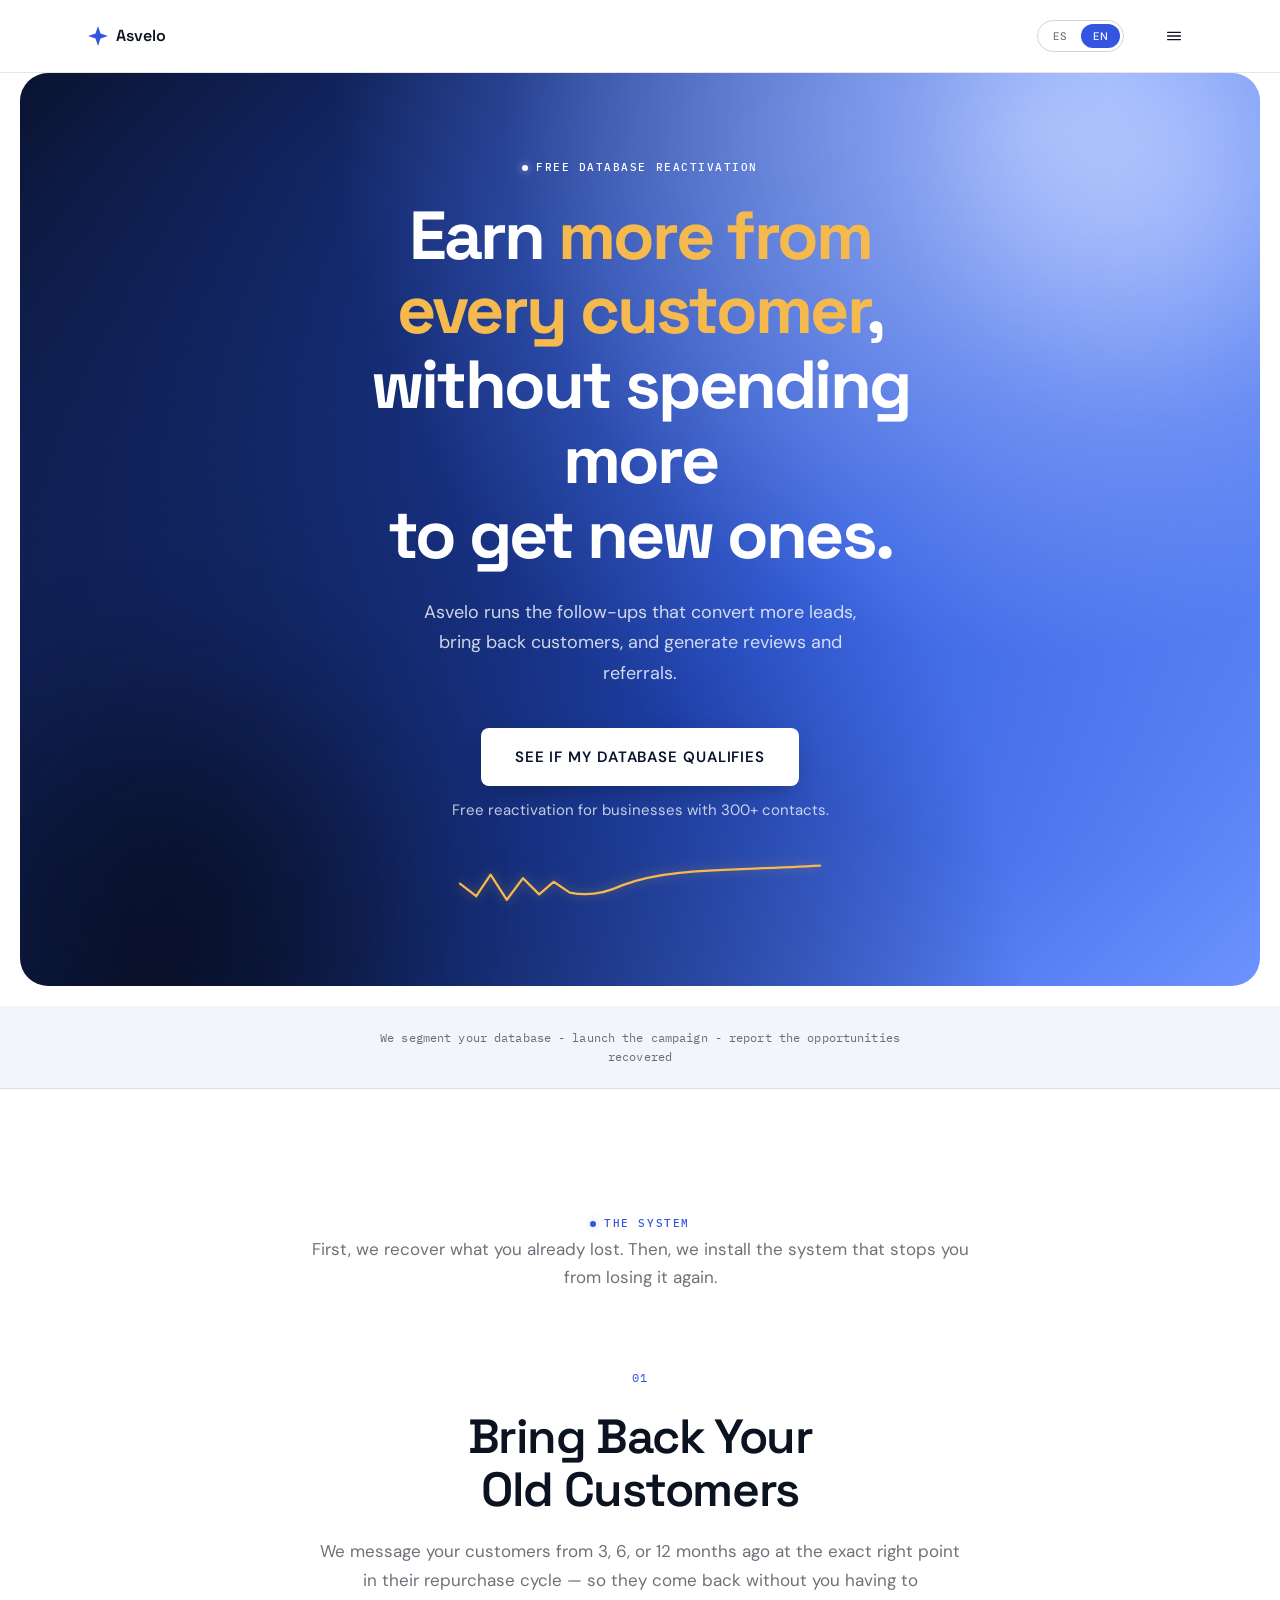
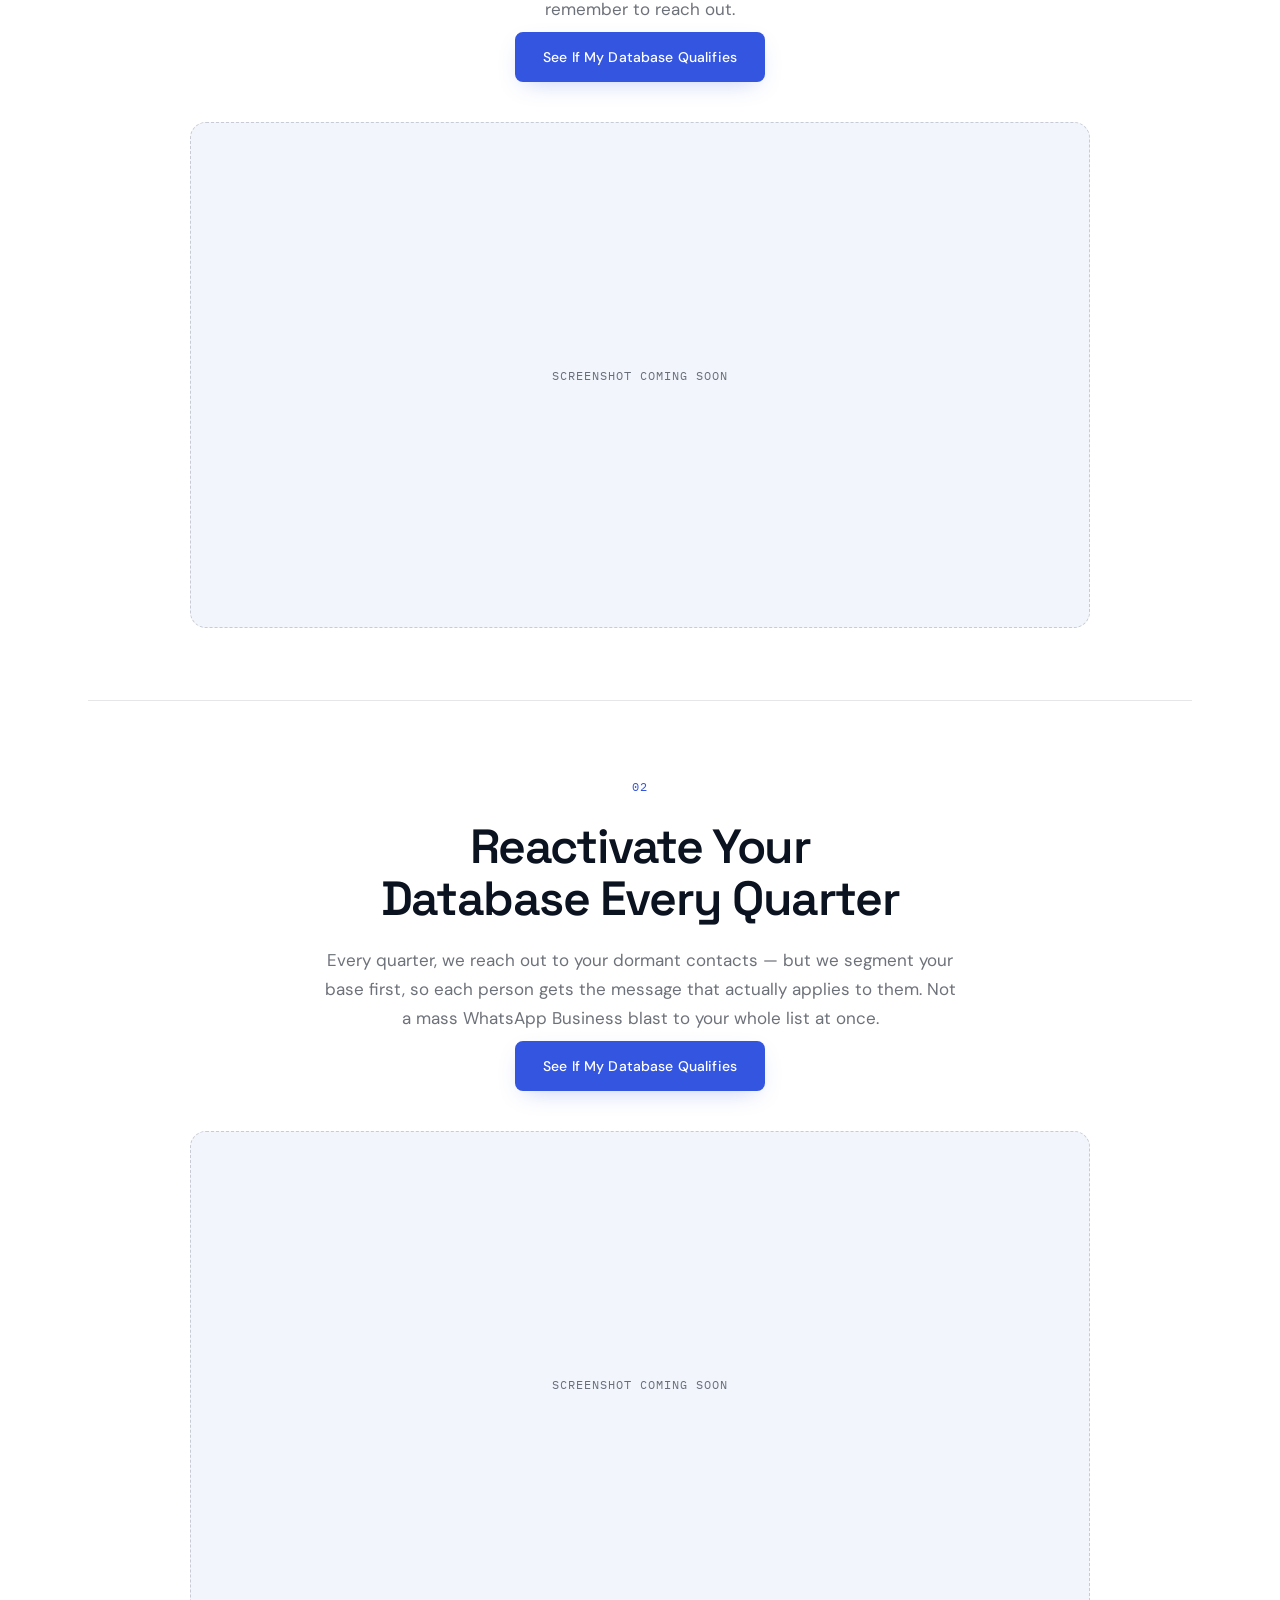
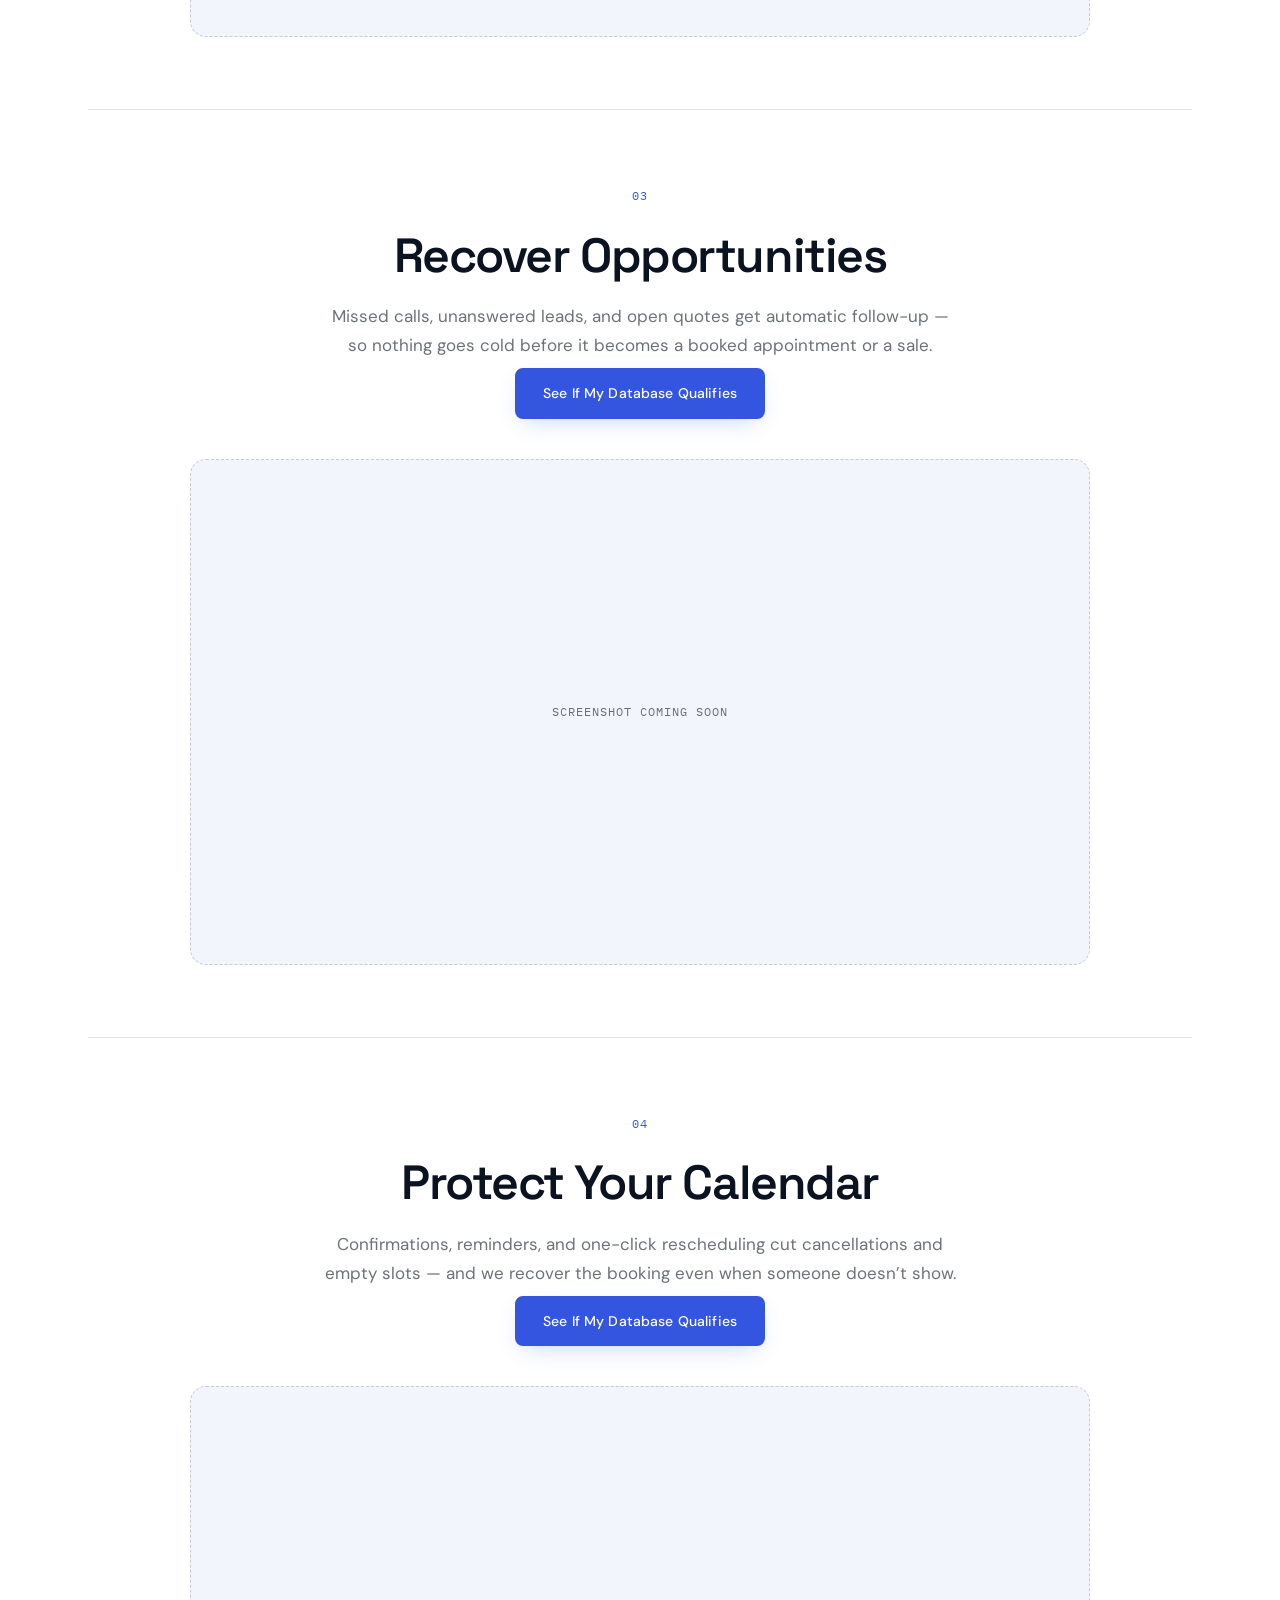
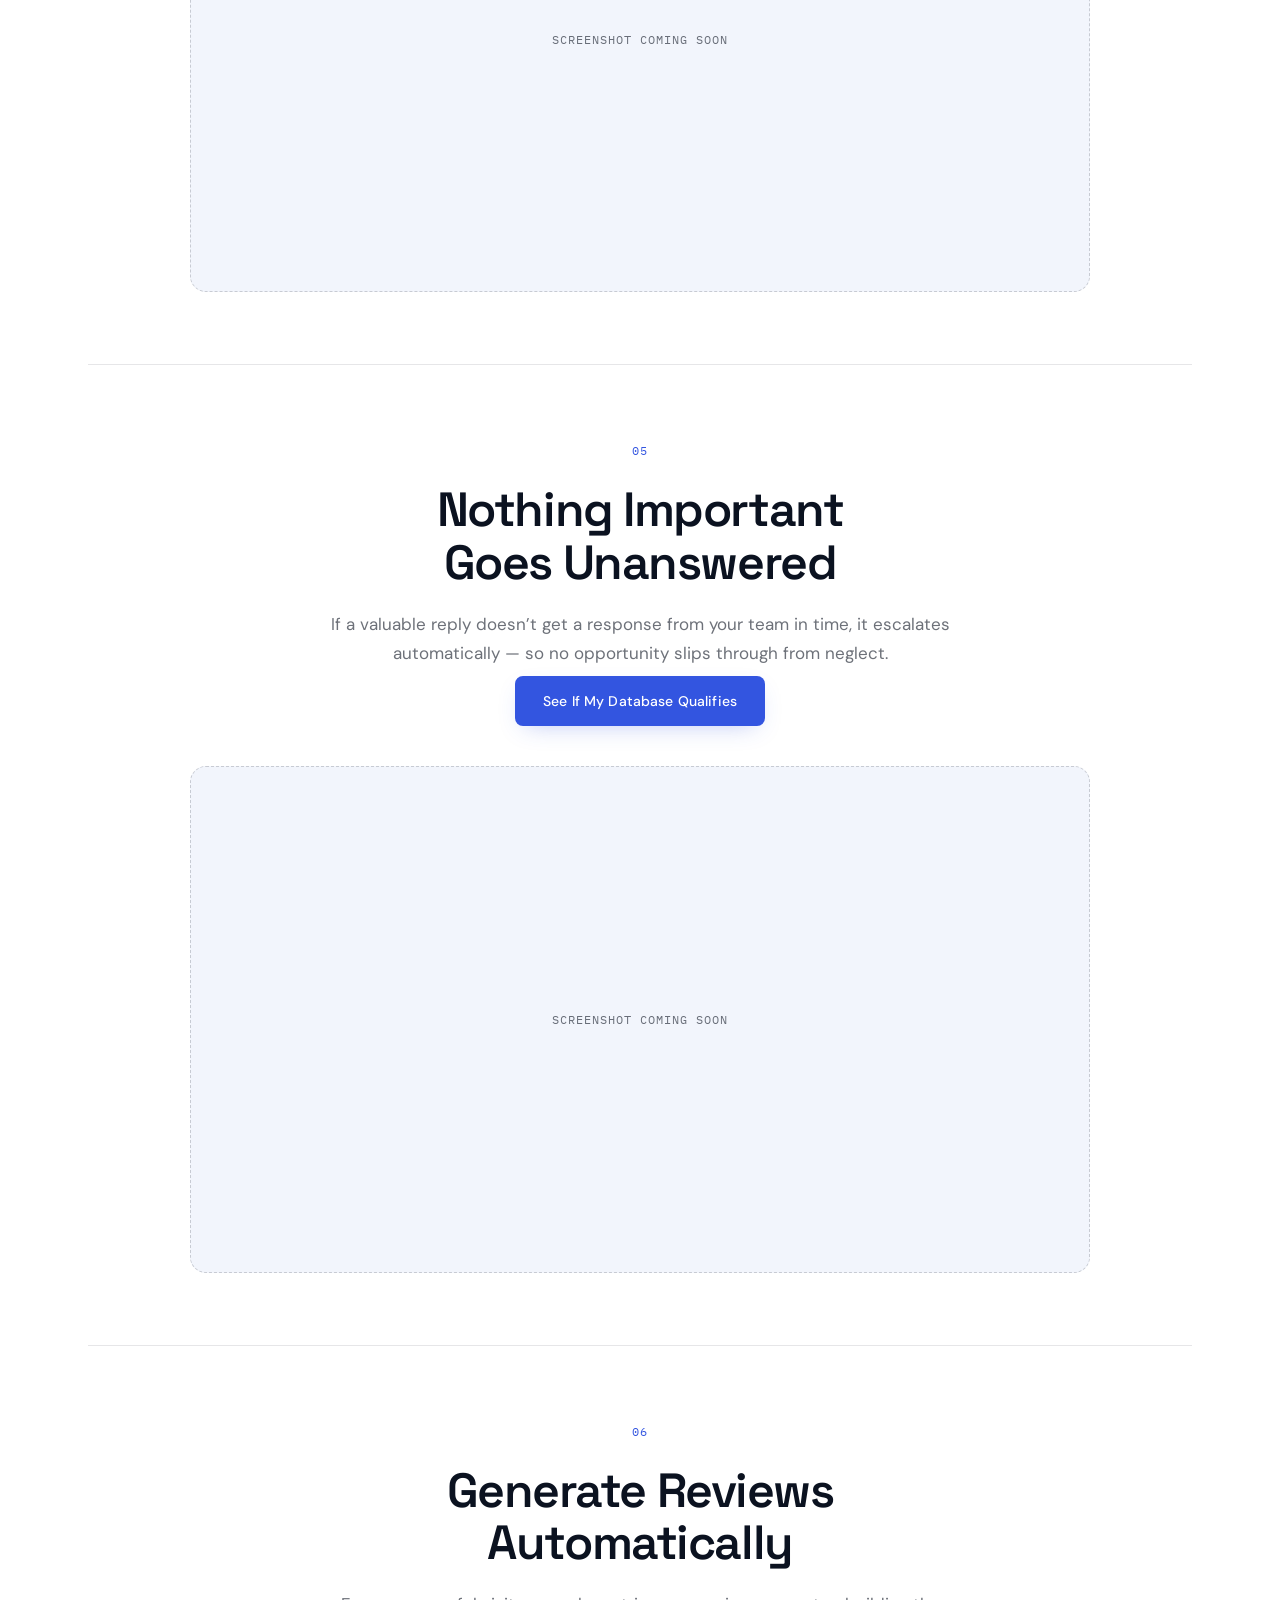
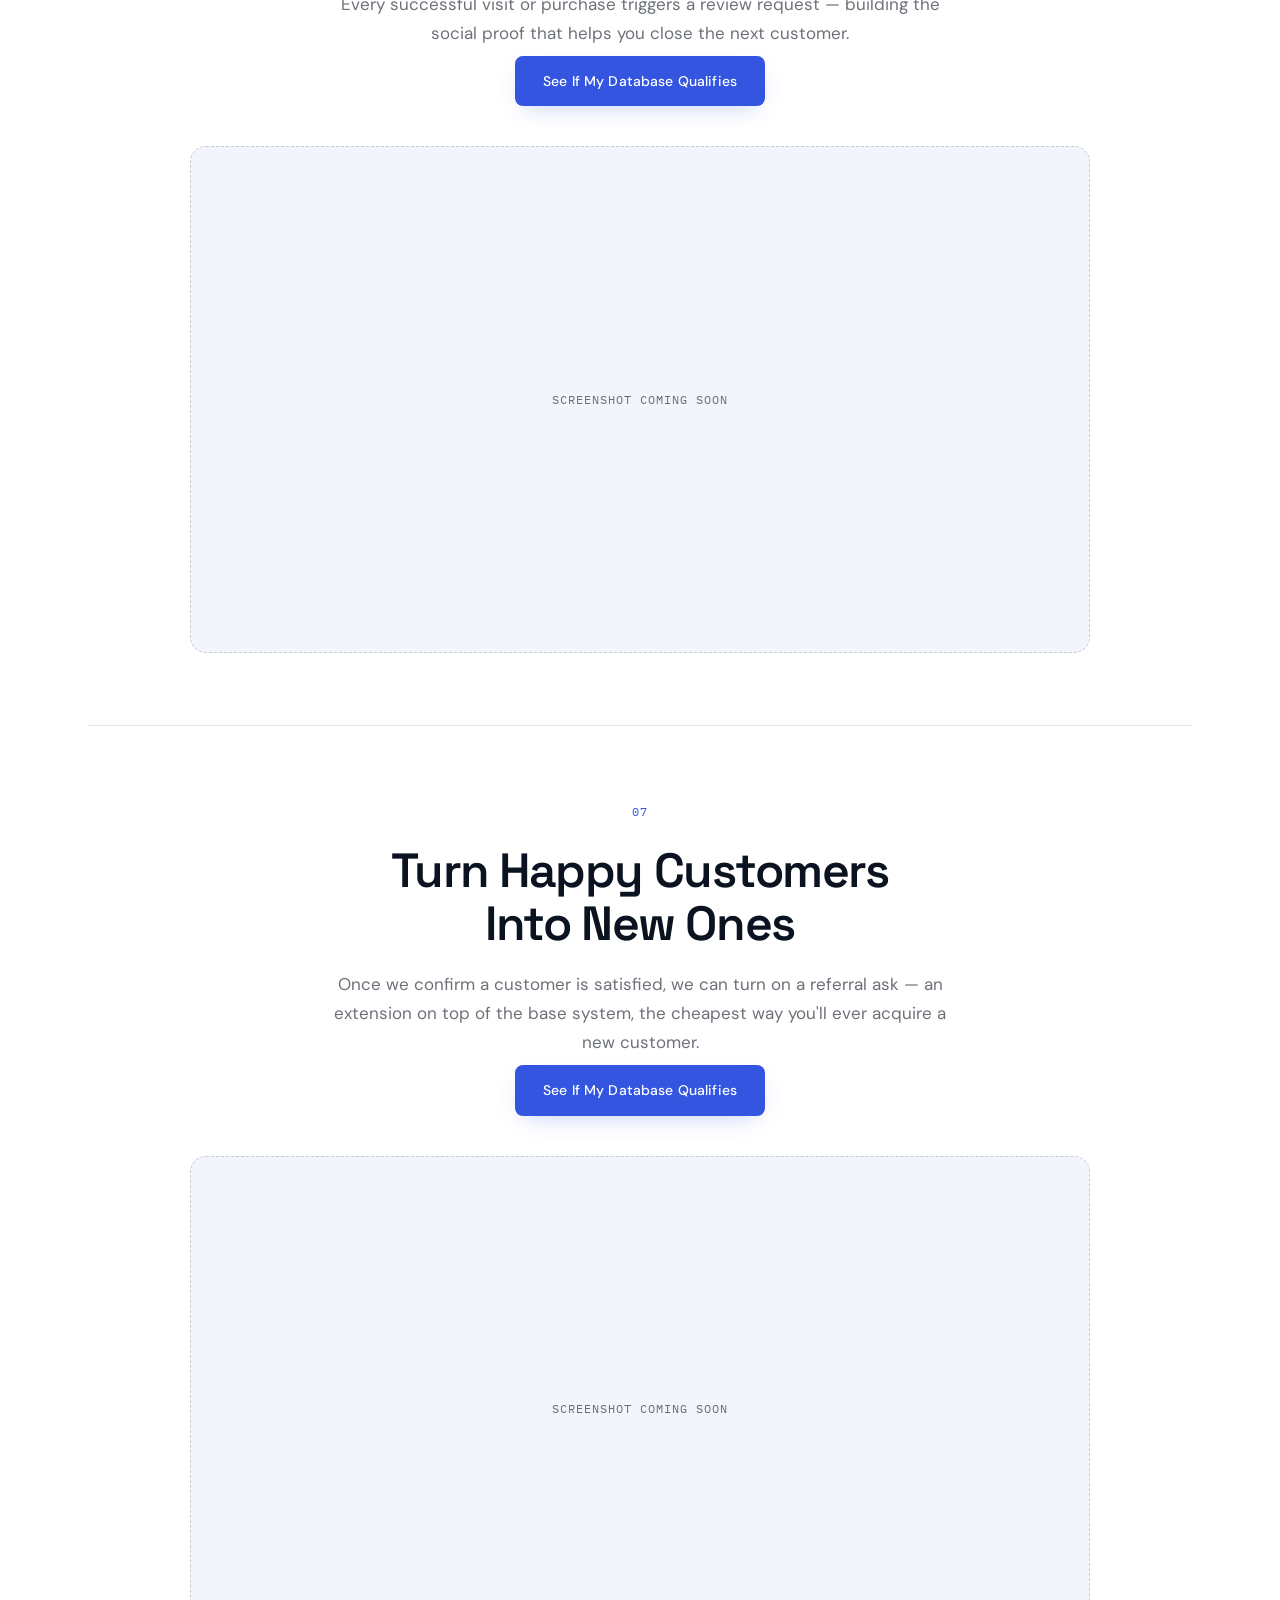
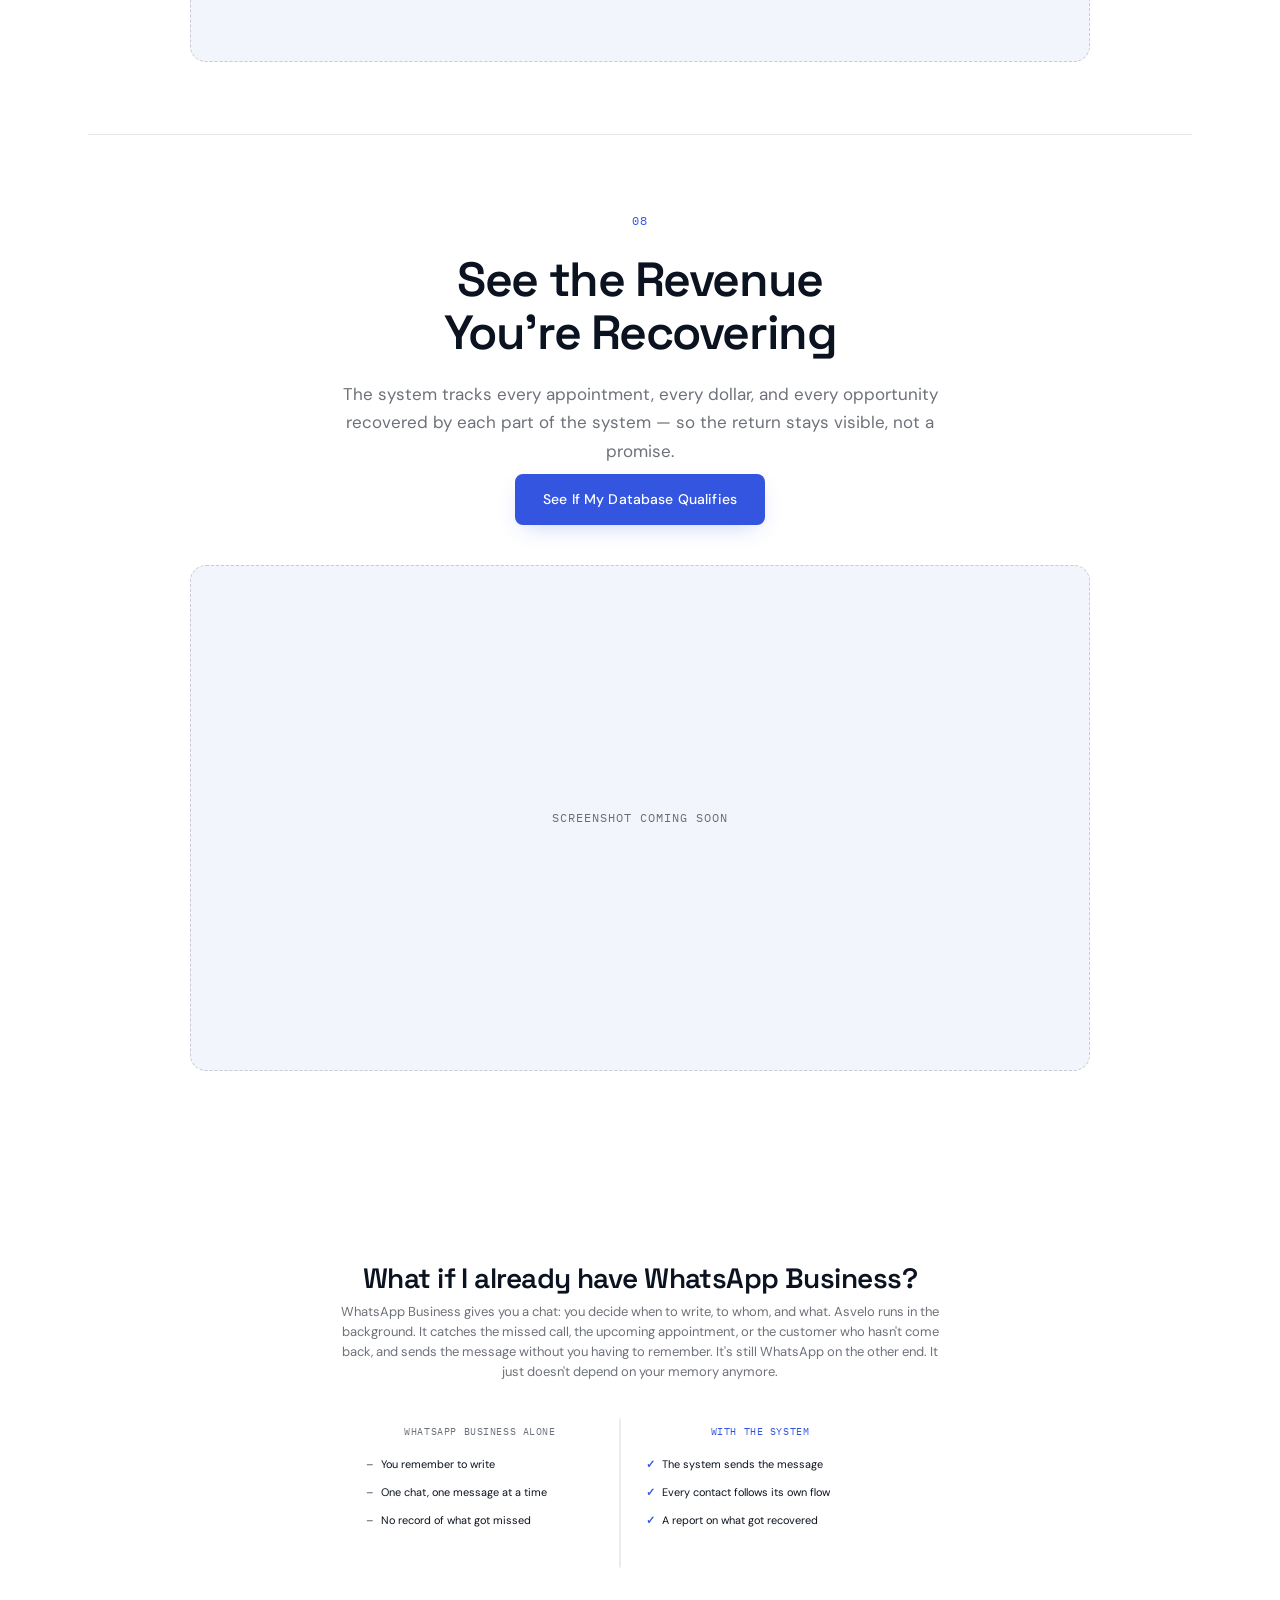
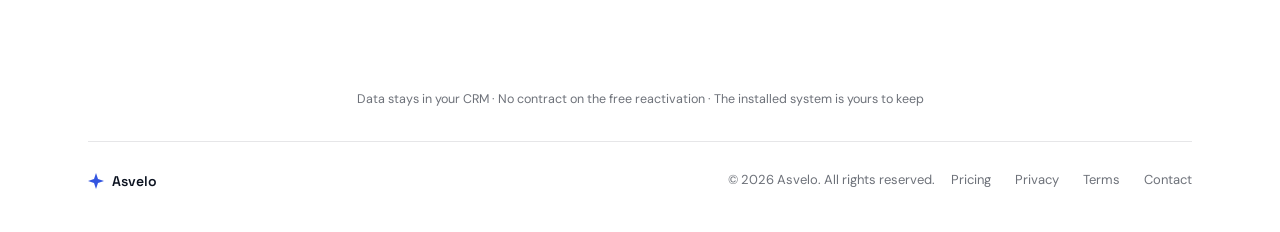
==== commit b72da4bd: "Move pricing and terms to one-time install + Campaign Test Kits Replaces the monthly Esencial/Crecim" ====
--- a/index.html
+++ b/index.html
@@ -77,6 +77,7 @@
 <section class="section-pad" id="features">
   <div class="container">
     <div class="eyebrow center reveal"><span class="dot"></span><span data-i18n="features.eyebrow">El sistema</span></div>
+    <p class="muted-lead center reveal" data-i18n="features.intro">Primero recuperamos lo que ya perdiste. Luego instalamos el sistema que evita que lo sigas perdiendo.</p>
 
     <div class="feature-block reveal">
       <div class="feature-block-text">
@@ -184,7 +185,7 @@
 <!-- ============ FOOTER ============ -->
 <footer class="footer">
   <div class="container">
-    <div class="footer-trust" data-i18n="footer.trust">Tus datos se quedan en tu CRM · Sin contrato en la reactivación gratuita · Cancela cuando quieras</div>
+    <div class="footer-trust" data-i18n="footer.trust">Tus datos se quedan en tu CRM · Sin contrato en la reactivación gratuita · El sistema instalado es tuyo</div>
     <div class="footer-bar">
       <a href="#top" class="nav-logo footer-logo">
         <svg width="16" height="16" viewBox="0 0 20 20" fill="none" xmlns="http://www.w3.org/2000/svg" aria-hidden="true">
--- a/css/styles.css
+++ b/css/styles.css
@@ -480,13 +480,14 @@
 /* ==========================================================================
    QUALIFICATION RECAP + FAQ (reactivar.html)
    ========================================================================== */
-.trust-section, .faq-section { padding: 64px 24px; text-align: center; border-top: 1px solid var(--line); }
-.trust-list {
+.trust-section, .faq-section, .qualify-section { padding: 64px 24px; text-align: center; border-top: 1px solid var(--line); }
+.trust-list, .qualify-list {
   list-style: none; margin: 28px auto 32px; padding: 0; max-width: 560px;
   text-align: left; display: flex; flex-direction: column; gap: 14px;
 }
-.trust-list li { font-size: 15px; color: var(--ink); padding-left: 26px; position: relative; line-height: 1.6; }
+.trust-list li, .qualify-list li { font-size: 15px; color: var(--ink); padding-left: 26px; position: relative; line-height: 1.6; }
 .trust-list li::before { content: "✓"; position: absolute; left: 0; color: var(--cobalt); font-weight: 600; }
+.qualify-list li::before { content: "✕"; position: absolute; left: 0; color: var(--muted); font-weight: 600; }
 
 .faq-list { max-width: 640px; margin: 28px auto 32px; text-align: left; display: flex; flex-direction: column; gap: 24px; }
 .faq-list h3 { font-size: 17px; margin-bottom: 6px; }
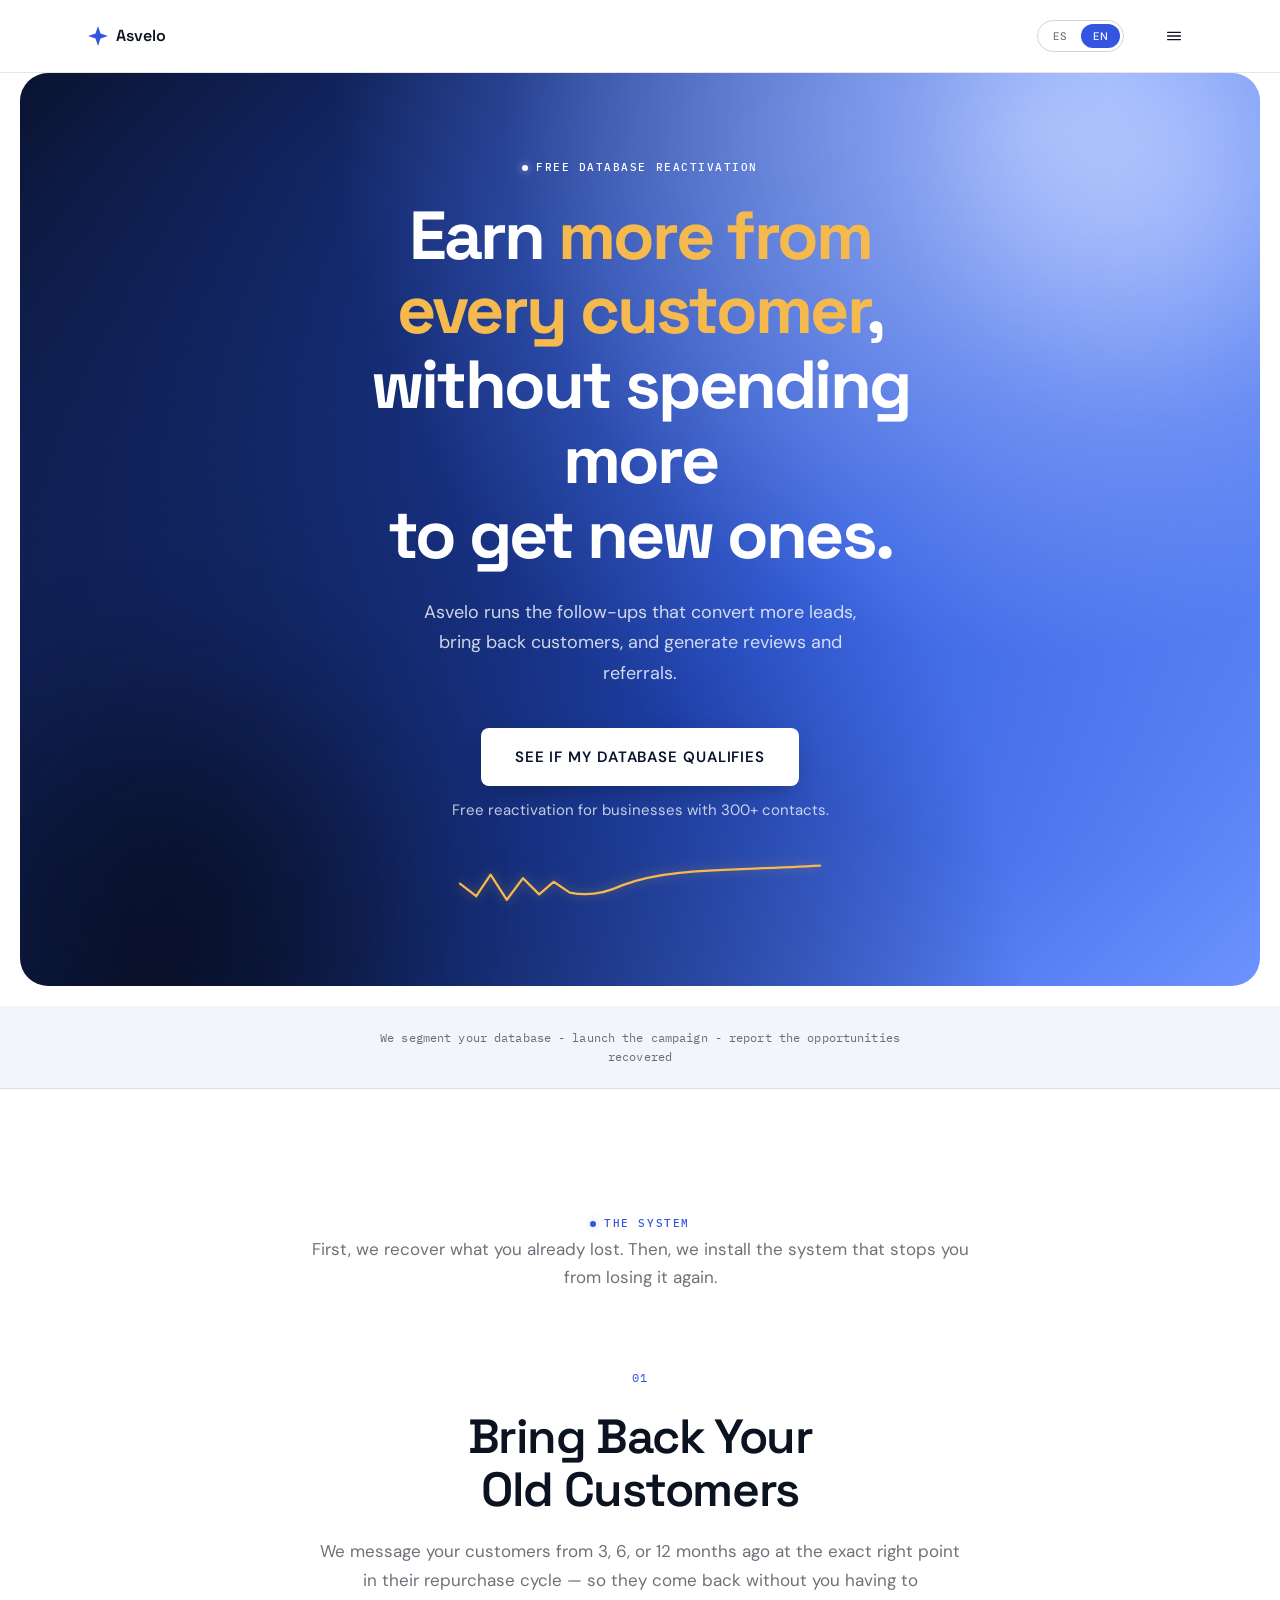
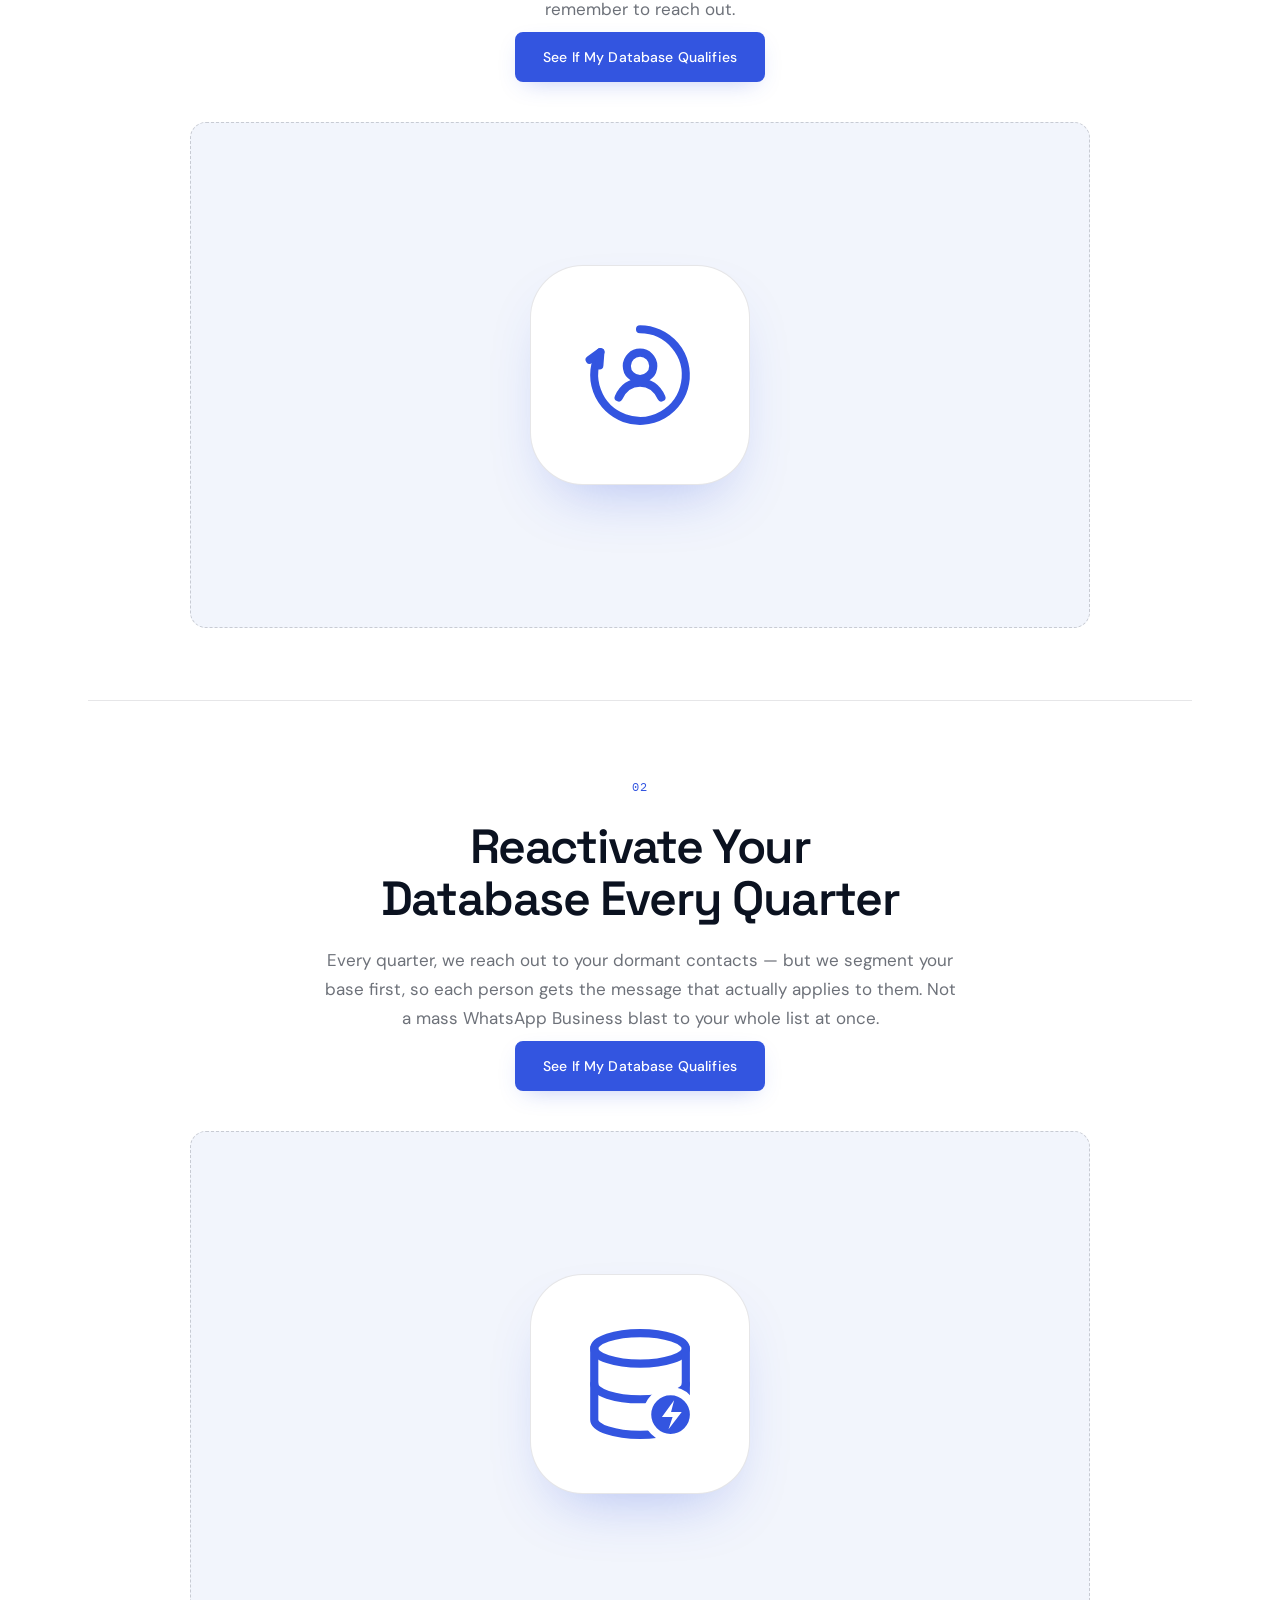
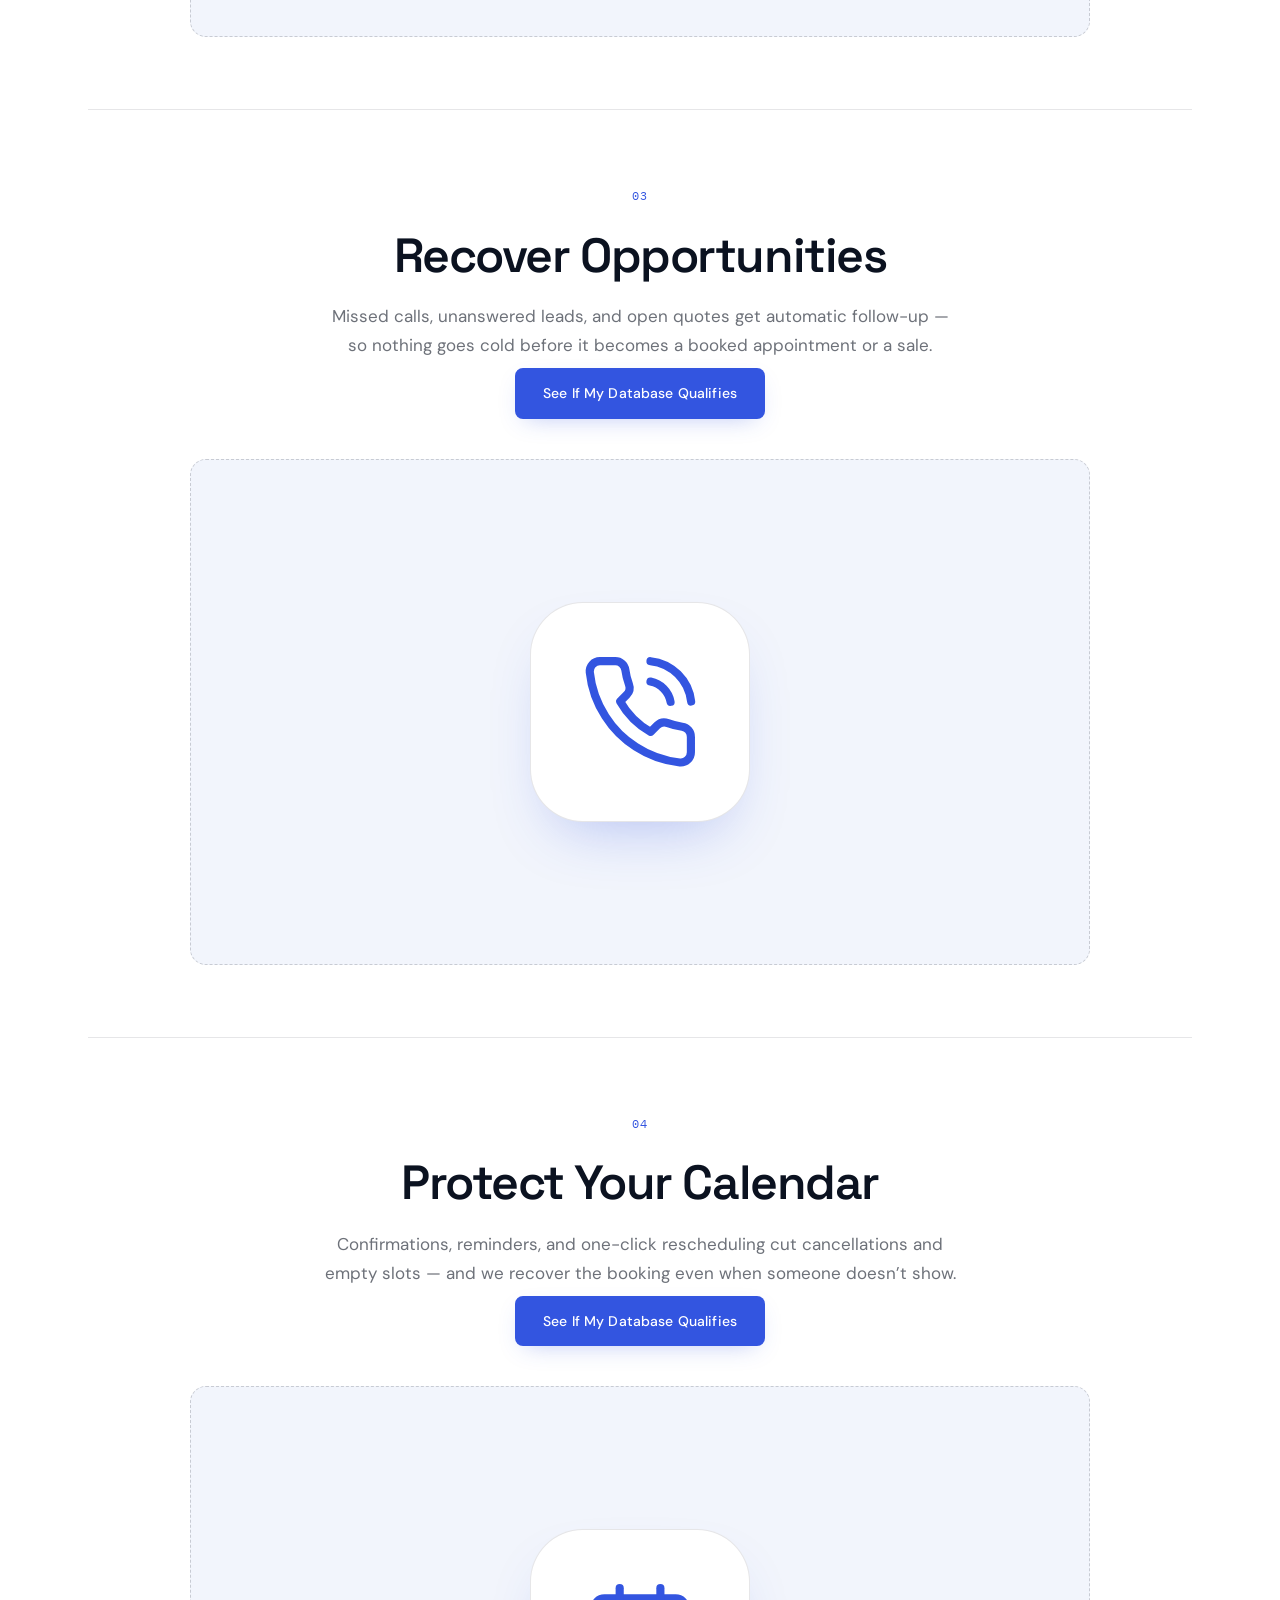
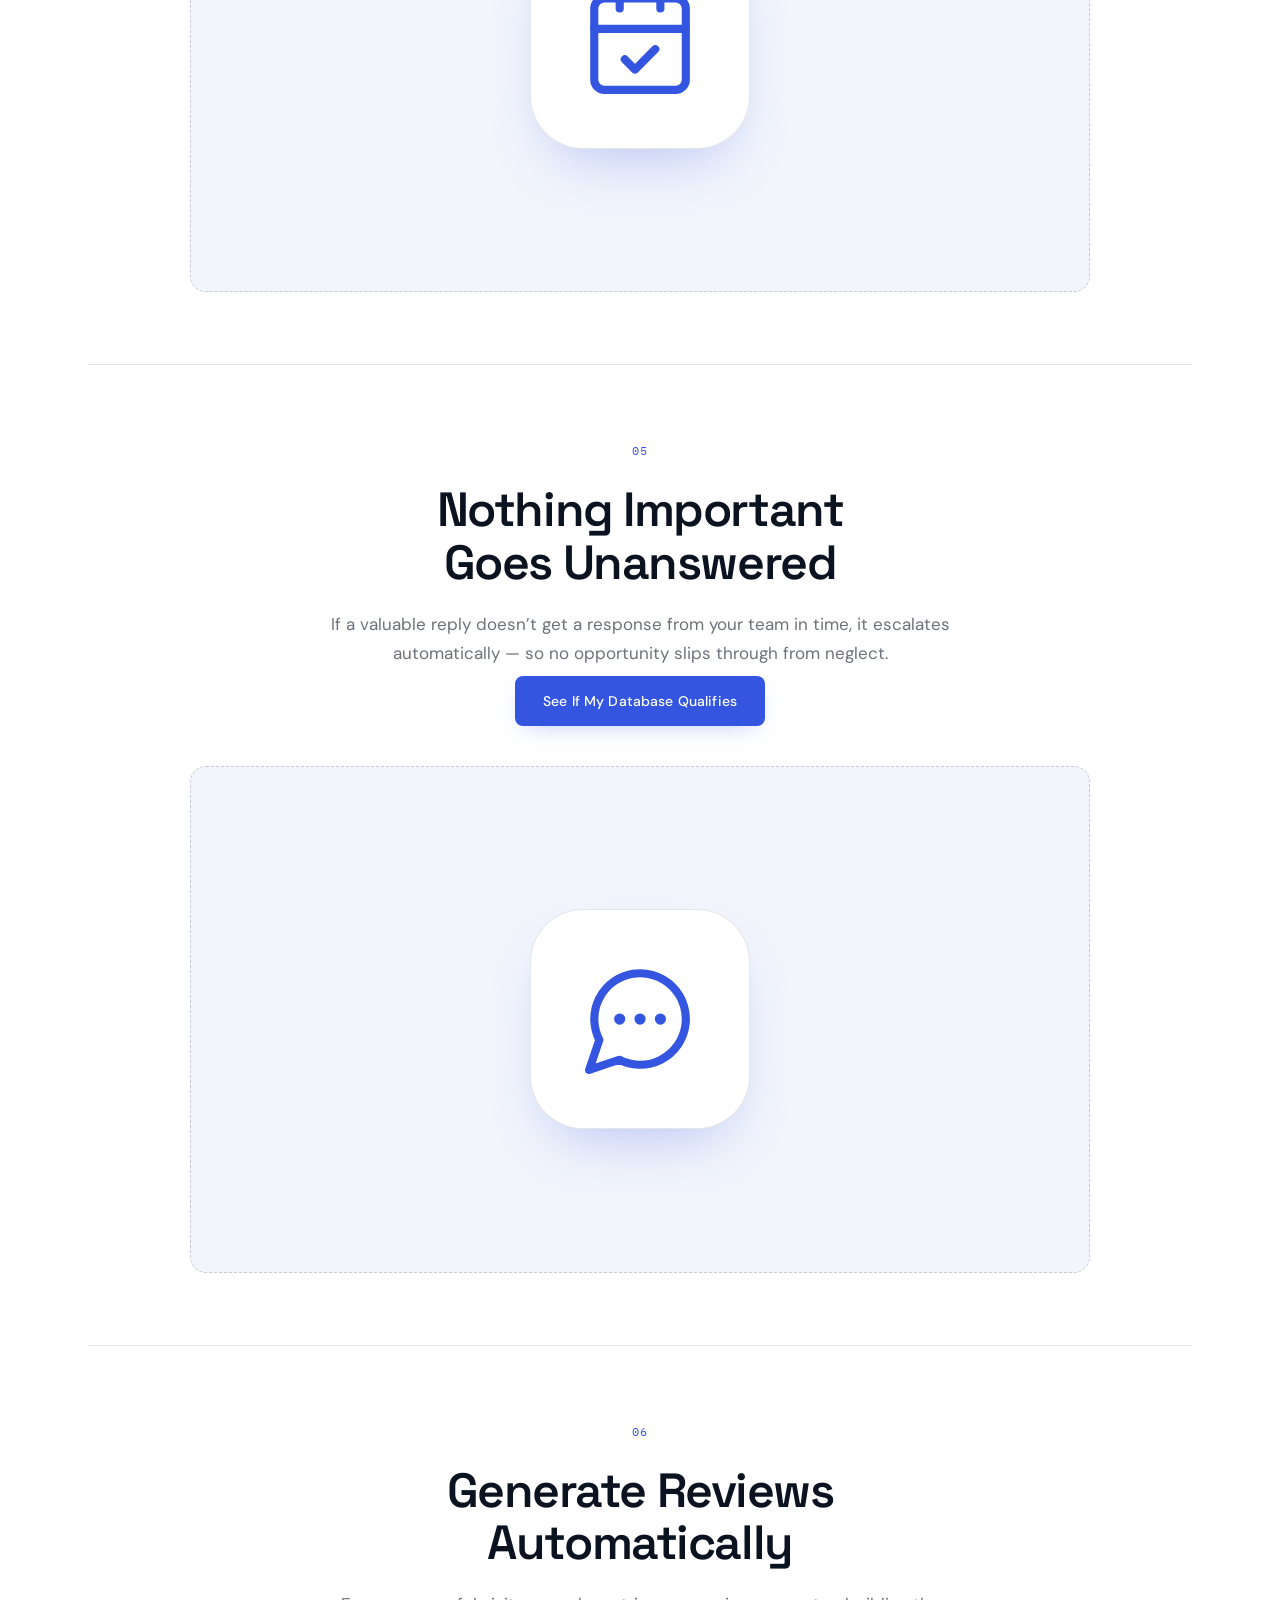
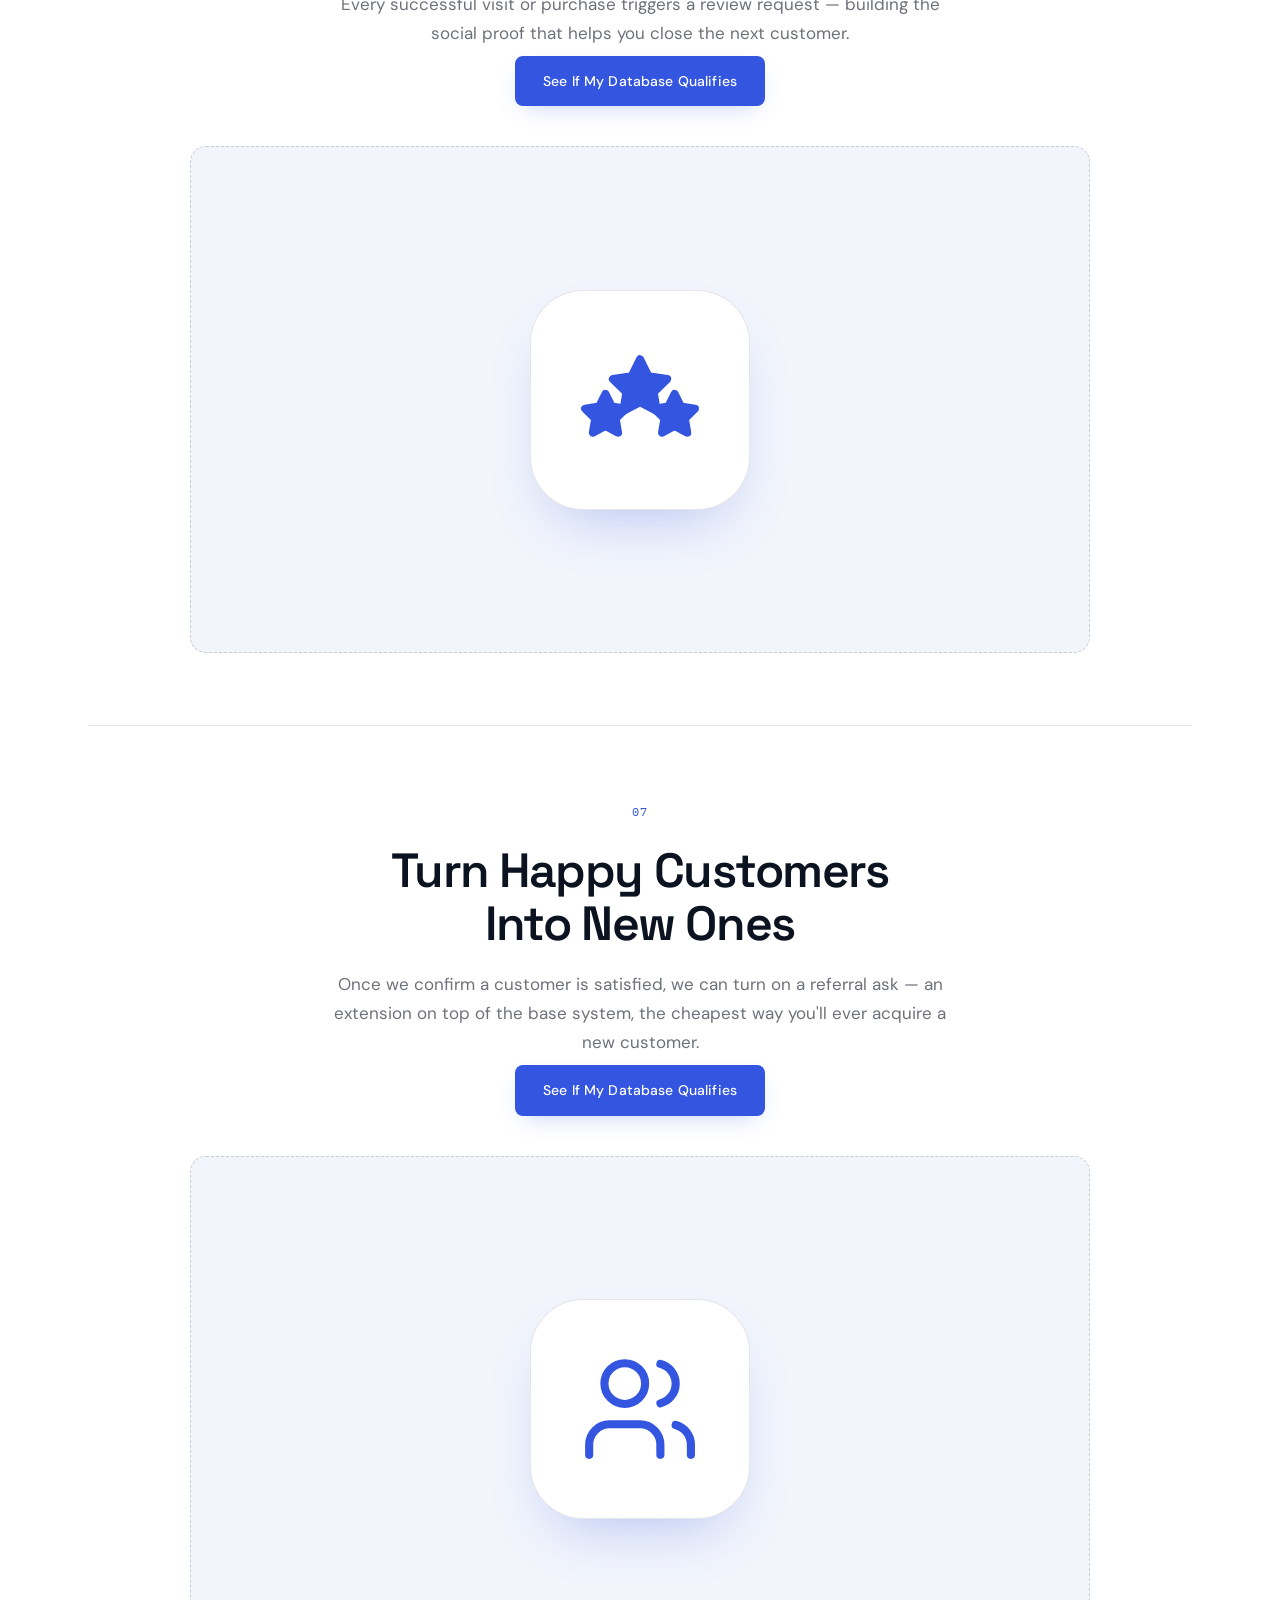
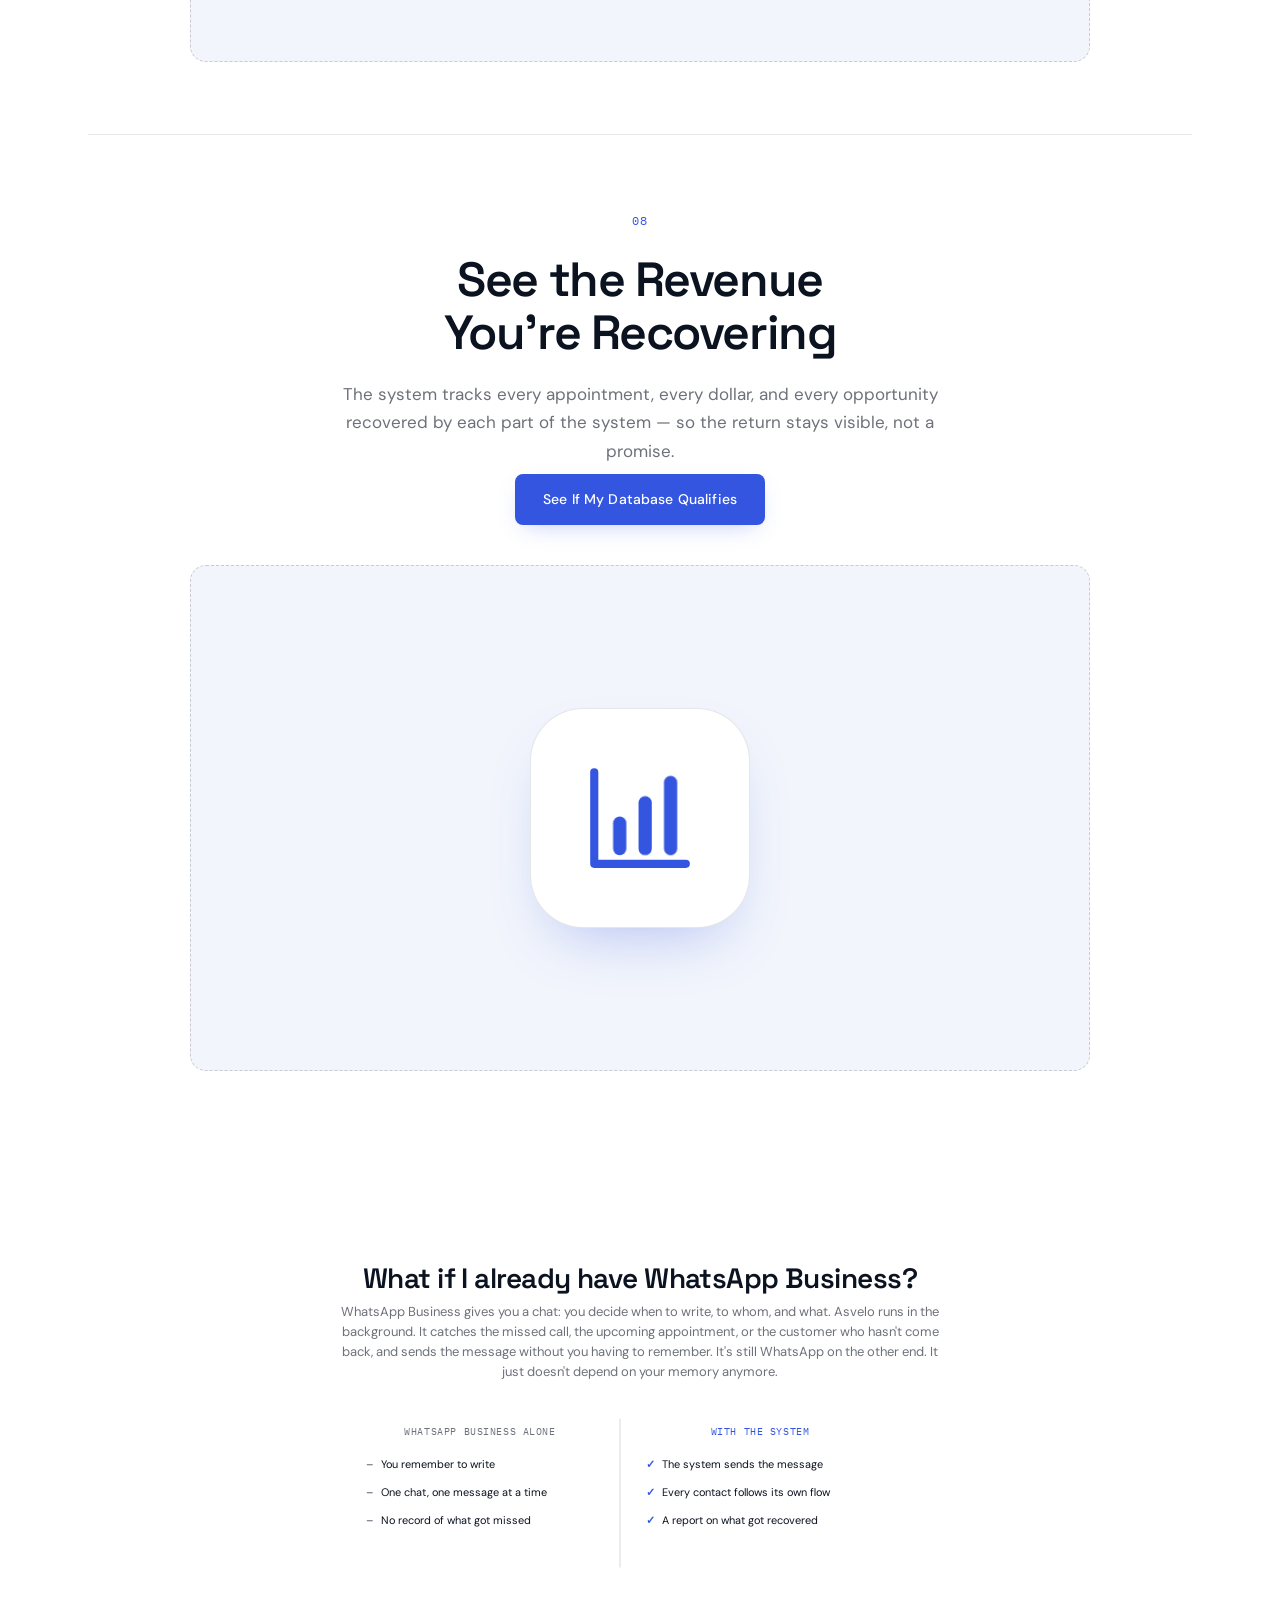
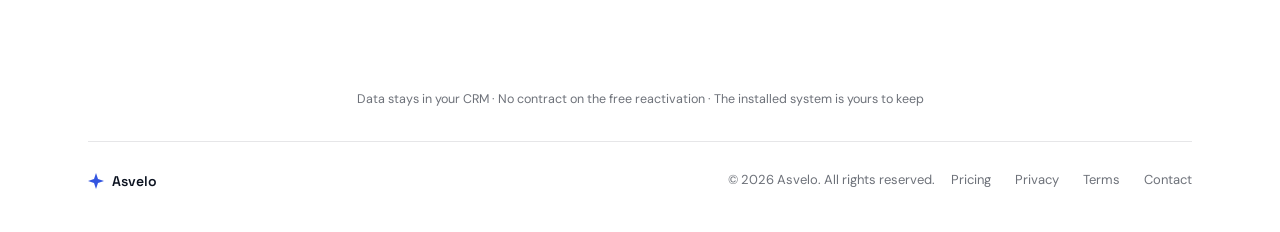
==== commit d4f7a850: "Replace screenshot placeholders with animated feature icons Each of the eight homepage feature boxes" ====
--- a/index.html
+++ b/index.html
@@ -55,7 +55,7 @@
     <h1 class="hero-title reveal" style="--d:1" data-i18n-html="hero.title">Gana <span class="accent">más con cada cliente</span>,<br>sin gastar más en<br>conseguir nuevos.</h1>
     <p class="hero-sub reveal" style="--d:2" data-i18n="hero.sub">Asvelo opera los seguimientos para convertir más leads, traer clientes de vuelta y generar reseñas y referidos.</p>
     <div class="hero-cta reveal" style="--d:3">
-      <a href="reactivar.html" class="btn btn-primary btn-lg" data-i18n="hero.cta.primary">Ver si mi base califica</a>
+      <a href="https://wa.me/522295314183?text=Hola%2C%20quiero%20saber%20si%20mi%20base%20califica%20para%20la%20reactivaci%C3%B3n%20gratuita." target="_blank" rel="noopener" class="btn btn-primary btn-lg" data-i18n="hero.cta.primary">Ver si mi base califica</a>
     </div>
     <p class="hero-microcopy reveal" style="--d:3" data-i18n="hero.microcopy">Reactivación gratuita para negocios con 300+ contactos.</p>
     <div class="signature-line reveal" style="--d:4" aria-hidden="true">
@@ -84,9 +84,9 @@
         <span class="feature-num" aria-hidden="true">01</span>
         <h2 class="h-lg center" data-i18n="feature1.title">Trae de vuelta a tus clientes</h2>
         <p class="muted-lead center" data-i18n="feature1.body">Le escribimos a tus clientes de hace 3, 6 o 12 meses en el momento justo de su ciclo de recompra — para que vuelvan sin que tengas que acordarte tú de contactarlos.</p>
-        <a href="reactivar.html" class="btn btn-primary" data-i18n="hero.cta.primary">Ver si mi base califica</a>
-      </div>
-      <div class="feature-media" aria-hidden="true"><span data-i18n="features.imagePlaceholder">Captura de pantalla próximamente</span></div>
+        <a href="https://wa.me/522295314183?text=Hola%2C%20quiero%20saber%20si%20mi%20base%20califica%20para%20la%20reactivaci%C3%B3n%20gratuita." target="_blank" rel="noopener" class="btn btn-primary" data-i18n="hero.cta.primary">Ver si mi base califica</a>
+      </div>
+      <div class="feature-media" aria-hidden="true"><div class="feature-icon"><svg viewBox="0 0 24 24" fill="none" stroke="currentColor" stroke-width="1.6" stroke-linecap="round" stroke-linejoin="round"><circle cx="12" cy="10.2" r="2.6"/><path d="M7.8 16.4c.9-1.9 2.4-2.9 4.2-2.9s3.3 1 4.2 2.9"/><g class="fi-spin"><path d="M12 3a9 9 0 1 1-7.8 4.5"/><path d="M4 10.1 4.2 7.5 2.1 9"/></g></svg></div></div>
     </div>
 
     <div class="feature-block reveal">
@@ -94,9 +94,9 @@
         <span class="feature-num" aria-hidden="true">02</span>
         <h2 class="h-lg center" data-i18n="feature2.title">Reactiva tu base cada trimestre</h2>
         <p class="muted-lead center" data-i18n="feature2.body">Cada trimestre le escribimos a tus contactos inactivos — pero primero segmentamos tu base, así cada quien recibe el mensaje que le aplica. Nada de mandar el mismo blast de WhatsApp Business a toda tu lista de un jalón.</p>
-        <a href="reactivar.html" class="btn btn-primary" data-i18n="hero.cta.primary">Ver si mi base califica</a>
-      </div>
-      <div class="feature-media" aria-hidden="true"><span data-i18n="features.imagePlaceholder">Captura de pantalla próximamente</span></div>
+        <a href="https://wa.me/522295314183?text=Hola%2C%20quiero%20saber%20si%20mi%20base%20califica%20para%20la%20reactivaci%C3%B3n%20gratuita." target="_blank" rel="noopener" class="btn btn-primary" data-i18n="hero.cta.primary">Ver si mi base califica</a>
+      </div>
+      <div class="feature-media" aria-hidden="true"><div class="feature-icon"><svg viewBox="0 0 24 24" fill="none" stroke="currentColor" stroke-width="1.6" stroke-linecap="round" stroke-linejoin="round"><ellipse cx="12" cy="5" rx="9" ry="3"/><path d="M3 5v14a9 3 0 0 0 18 0V5"/><path d="M3 12a9 3 0 0 0 18 0"/><circle class="fi-ring" cx="18" cy="18" r="4.6"/><g class="fi-pulse"><circle cx="18" cy="18" r="4.6" fill="currentColor" stroke="#fff"/><path d="M18.7 15.2 16.3 18.5h2.1l-.8 2.4 2.6-3.4h-2.1z" fill="#fff" stroke="none"/></g></svg></div></div>
     </div>
 
     <div class="feature-block reveal">
@@ -104,9 +104,9 @@
         <span class="feature-num" aria-hidden="true">03</span>
         <h2 class="h-lg center" data-i18n="feature3.title">Recupera oportunidades</h2>
         <p class="muted-lead center" data-i18n="feature3.body">Llamadas perdidas, leads sin responder y cotizaciones abiertas reciben seguimiento automático — para que ninguna se enfríe antes de convertirse en cita o venta.</p>
-        <a href="reactivar.html" class="btn btn-primary" data-i18n="hero.cta.primary">Ver si mi base califica</a>
-      </div>
-      <div class="feature-media" aria-hidden="true"><span data-i18n="features.imagePlaceholder">Captura de pantalla próximamente</span></div>
+        <a href="https://wa.me/522295314183?text=Hola%2C%20quiero%20saber%20si%20mi%20base%20califica%20para%20la%20reactivaci%C3%B3n%20gratuita." target="_blank" rel="noopener" class="btn btn-primary" data-i18n="hero.cta.primary">Ver si mi base califica</a>
+      </div>
+      <div class="feature-media" aria-hidden="true"><div class="feature-icon"><svg viewBox="0 0 24 24" fill="none" stroke="currentColor" stroke-width="1.6" stroke-linecap="round" stroke-linejoin="round"><path class="fi-shake" d="M22 16.92v3a2 2 0 0 1-2.18 2 19.79 19.79 0 0 1-8.63-3.07 19.5 19.5 0 0 1-6-6 19.79 19.79 0 0 1-3.07-8.67A2 2 0 0 1 4.11 2h3a2 2 0 0 1 2 1.72 12.84 12.84 0 0 0 .7 2.81 2 2 0 0 1-.45 2.11L8.09 9.91a16 16 0 0 0 6 6l1.27-1.27a2 2 0 0 1 2.11-.45 12.84 12.84 0 0 0 2.81.7A2 2 0 0 1 22 16.92z"/><path class="fi-wave" d="M14.05 6A5 5 0 0 1 18 10"/><path class="fi-wave fi-d2" d="M14.05 2a9 9 0 0 1 8 7.94"/></svg></div></div>
     </div>
 
     <div class="feature-block reveal">
@@ -114,9 +114,9 @@
         <span class="feature-num" aria-hidden="true">04</span>
         <h2 class="h-lg center" data-i18n="feature4.title">Protege tu agenda</h2>
         <p class="muted-lead center" data-i18n="feature4.body">Confirmaciones, recordatorios y reprogramación en un clic reducen las cancelaciones y los espacios vacíos — y si aun así no se presentan, recuperamos la cita.</p>
-        <a href="reactivar.html" class="btn btn-primary" data-i18n="hero.cta.primary">Ver si mi base califica</a>
-      </div>
-      <div class="feature-media" aria-hidden="true"><span data-i18n="features.imagePlaceholder">Captura de pantalla próximamente</span></div>
+        <a href="https://wa.me/522295314183?text=Hola%2C%20quiero%20saber%20si%20mi%20base%20califica%20para%20la%20reactivaci%C3%B3n%20gratuita." target="_blank" rel="noopener" class="btn btn-primary" data-i18n="hero.cta.primary">Ver si mi base califica</a>
+      </div>
+      <div class="feature-media" aria-hidden="true"><div class="feature-icon"><svg viewBox="0 0 24 24" fill="none" stroke="currentColor" stroke-width="1.6" stroke-linecap="round" stroke-linejoin="round"><rect width="18" height="18" x="3" y="4" rx="2"/><path d="M16 2v4"/><path d="M8 2v4"/><path d="M3 10h18"/><path class="fi-draw" d="m9 16 2 2 4-4"/></svg></div></div>
     </div>
 
     <div class="feature-block reveal">
@@ -124,9 +124,9 @@
         <span class="feature-num" aria-hidden="true">05</span>
         <h2 class="h-lg center" data-i18n="feature5.title">Nada importante se queda sin responder</h2>
         <p class="muted-lead center" data-i18n="feature5.body">Si una respuesta valiosa no recibe atención de tu equipo a tiempo, se escala automáticamente — para que ninguna oportunidad se pierda por descuido.</p>
-        <a href="reactivar.html" class="btn btn-primary" data-i18n="hero.cta.primary">Ver si mi base califica</a>
-      </div>
-      <div class="feature-media" aria-hidden="true"><span data-i18n="features.imagePlaceholder">Captura de pantalla próximamente</span></div>
+        <a href="https://wa.me/522295314183?text=Hola%2C%20quiero%20saber%20si%20mi%20base%20califica%20para%20la%20reactivaci%C3%B3n%20gratuita." target="_blank" rel="noopener" class="btn btn-primary" data-i18n="hero.cta.primary">Ver si mi base califica</a>
+      </div>
+      <div class="feature-media" aria-hidden="true"><div class="feature-icon"><svg viewBox="0 0 24 24" fill="none" stroke="currentColor" stroke-width="1.6" stroke-linecap="round" stroke-linejoin="round"><path d="M7.9 20A9 9 0 1 0 4 16.1L2 22Z"/><g fill="currentColor" stroke="none"><circle class="fi-dot" cx="8" cy="12" r="1.1"/><circle class="fi-dot fi-d2" cx="12" cy="12" r="1.1"/><circle class="fi-dot fi-d3" cx="16" cy="12" r="1.1"/></g></svg></div></div>
     </div>
 
     <div class="feature-block reveal">
@@ -134,9 +134,9 @@
         <span class="feature-num" aria-hidden="true">06</span>
         <h2 class="h-lg center" data-i18n="feature6.title">Genera reseñas automáticamente</h2>
         <p class="muted-lead center" data-i18n="feature6.body">Cada compra o cita exitosa dispara una solicitud de reseña — para construir la prueba social que te ayuda a cerrar al siguiente cliente.</p>
-        <a href="reactivar.html" class="btn btn-primary" data-i18n="hero.cta.primary">Ver si mi base califica</a>
-      </div>
-      <div class="feature-media" aria-hidden="true"><span data-i18n="features.imagePlaceholder">Captura de pantalla próximamente</span></div>
+        <a href="https://wa.me/522295314183?text=Hola%2C%20quiero%20saber%20si%20mi%20base%20califica%20para%20la%20reactivaci%C3%B3n%20gratuita." target="_blank" rel="noopener" class="btn btn-primary" data-i18n="hero.cta.primary">Ver si mi base califica</a>
+      </div>
+      <div class="feature-media" aria-hidden="true"><div class="feature-icon"><svg viewBox="0 0 24 24" fill="none" stroke="currentColor" stroke-width="1.6" stroke-linecap="round" stroke-linejoin="round"><path class="fi-star" d="M5.20 10.80 L6.43 13.30 L9.19 13.70 L7.20 15.65 L7.67 18.40 L5.20 17.10 L2.73 18.40 L3.20 15.65 L1.21 13.70 L3.97 13.30Z"/><path class="fi-star fi-d2" d="M12.00 4.00 L13.65 7.33 L17.33 7.87 L14.66 10.47 L15.29 14.13 L12.00 12.40 L8.71 14.13 L9.34 10.47 L6.67 7.87 L10.35 7.33Z"/><path class="fi-star fi-d3" d="M18.80 10.80 L20.03 13.30 L22.79 13.70 L20.80 15.65 L21.27 18.40 L18.80 17.10 L16.33 18.40 L16.80 15.65 L14.81 13.70 L17.57 13.30Z"/></svg></div></div>
     </div>
 
     <div class="feature-block reveal">
@@ -144,9 +144,9 @@
         <span class="feature-num" aria-hidden="true">07</span>
         <h2 class="h-lg center" data-i18n="feature7.title">Convierte clientes contentos en clientes nuevos</h2>
         <p class="muted-lead center" data-i18n="feature7.body">En cuanto confirmamos que un cliente quedó satisfecho, le pedimos que te refiera — la forma más barata de conseguir un cliente nuevo.</p>
-        <a href="reactivar.html" class="btn btn-primary" data-i18n="hero.cta.primary">Ver si mi base califica</a>
-      </div>
-      <div class="feature-media" aria-hidden="true"><span data-i18n="features.imagePlaceholder">Captura de pantalla próximamente</span></div>
+        <a href="https://wa.me/522295314183?text=Hola%2C%20quiero%20saber%20si%20mi%20base%20califica%20para%20la%20reactivaci%C3%B3n%20gratuita." target="_blank" rel="noopener" class="btn btn-primary" data-i18n="hero.cta.primary">Ver si mi base califica</a>
+      </div>
+      <div class="feature-media" aria-hidden="true"><div class="feature-icon"><svg viewBox="0 0 24 24" fill="none" stroke="currentColor" stroke-width="1.6" stroke-linecap="round" stroke-linejoin="round"><path d="M16 21v-2a4 4 0 0 0-4-4H6a4 4 0 0 0-4 4v2"/><circle cx="9" cy="7" r="4"/><g class="fi-join"><path d="M22 21v-2a4 4 0 0 0-3-3.87"/><path d="M16 3.13a4 4 0 0 1 0 7.75"/></g></svg></div></div>
     </div>
 
     <div class="feature-block reveal">
@@ -154,9 +154,9 @@
         <span class="feature-num" aria-hidden="true">08</span>
         <h2 class="h-lg center" data-i18n="feature8.title">Ve el ingreso que se recupera</h2>
         <p class="muted-lead center" data-i18n="feature8.body">Cada mes y trimestre ves las citas, el ingreso y el pipeline recuperado por cada parte del sistema — para que el retorno sea visible, no una promesa.</p>
-        <a href="reactivar.html" class="btn btn-primary" data-i18n="hero.cta.primary">Ver si mi base califica</a>
-      </div>
-      <div class="feature-media" aria-hidden="true"><span data-i18n="features.imagePlaceholder">Captura de pantalla próximamente</span></div>
+        <a href="https://wa.me/522295314183?text=Hola%2C%20quiero%20saber%20si%20mi%20base%20califica%20para%20la%20reactivaci%C3%B3n%20gratuita." target="_blank" rel="noopener" class="btn btn-primary" data-i18n="hero.cta.primary">Ver si mi base califica</a>
+      </div>
+      <div class="feature-media" aria-hidden="true"><div class="feature-icon"><svg viewBox="0 0 24 24" fill="none" stroke="currentColor" stroke-width="1.6" stroke-linecap="round" stroke-linejoin="round"><path d="M3 3v18h18"/><g stroke-width="2.6"><path class="fi-bar" d="M8 18v-5"/><path class="fi-bar fi-d2" d="M13 18V9"/><path class="fi-bar fi-d3" d="M18 18V5"/></g></svg></div></div>
     </div>
   </div>
 </section>
--- a/css/styles.css
+++ b/css/styles.css
@@ -378,12 +378,55 @@
   display: flex;
   align-items: center;
   justify-content: center;
-  color: var(--muted);
-  font-family: var(--font-mono);
-  font-size: 12px;
-  text-transform: uppercase;
-  letter-spacing: 0.08em;
-}
+}
+/* Pending screenshots: an animated icon per headline until the real
+   screenshot lands; replace the .feature-icon with the image when it does.
+   Base styles are each icon's finished frame, so reduced motion shows a
+   complete, still icon. */
+.feature-icon {
+  width: clamp(140px, 24vw, 220px);
+  aspect-ratio: 1;
+  display: grid;
+  place-items: center;
+  color: var(--cobalt);
+  background: var(--paper);
+  border: 1px solid var(--line);
+  border-radius: 24%;
+  box-shadow: 0 28px 60px -26px var(--cobalt-glow);
+}
+.feature-icon svg { width: 56%; height: 56%; overflow: visible; }
+.feature-icon .fi-d2 { animation-delay: 0.18s; }
+.feature-icon .fi-d3 { animation-delay: 0.36s; }
+
+.fi-spin { transform-box: view-box; transform-origin: 12px 12px; animation: fi-spin 3.2s cubic-bezier(0.65, 0, 0.35, 1) infinite; }
+.fi-pulse { transform-box: fill-box; transform-origin: center; animation: fi-pulse 2s ease-in-out infinite; }
+.fi-ring { opacity: 0; transform-box: fill-box; transform-origin: center; animation: fi-ring 2s ease-out infinite; }
+.fi-shake { transform-box: fill-box; transform-origin: center; animation: fi-shake 2.4s ease-in-out infinite; }
+.fi-wave { animation: fi-wave 2.4s ease-in-out infinite; }
+.fi-draw { stroke-dasharray: 10; animation: fi-draw 2.4s ease-in-out infinite; }
+.fi-dot { transform-box: fill-box; animation: fi-dot 1.2s ease-in-out infinite; }
+.fi-star { fill: currentColor; animation: fi-star 2.4s ease-in-out infinite both; }
+.fi-join { animation: fi-join 3s ease-in-out infinite; }
+.fi-bar { transform-box: fill-box; transform-origin: 50% 100%; animation: fi-bar 2.6s cubic-bezier(0.2, 0.8, 0.2, 1) infinite both; }
+
+@keyframes fi-spin { to { transform: rotate(360deg); } }
+@keyframes fi-pulse { 50% { transform: scale(1.12); } }
+@keyframes fi-ring { from { opacity: 0.6; transform: scale(1); } to { opacity: 0; transform: scale(2.1); } }
+@keyframes fi-shake {
+  0%, 40%, 100% { transform: rotate(0); }
+  5%, 15%, 25% { transform: rotate(-12deg); }
+  10%, 20%, 30% { transform: rotate(12deg); }
+}
+@keyframes fi-wave { 0%, 100% { opacity: 0.15; } 20%, 50% { opacity: 1; } }
+@keyframes fi-draw { 0%, 15% { stroke-dashoffset: 10; } 50%, 100% { stroke-dashoffset: 0; } }
+@keyframes fi-dot { 0%, 60%, 100% { transform: translateY(0); } 30% { transform: translateY(-2px); } }
+@keyframes fi-star { 0%, 10% { fill-opacity: 0; } 30%, 100% { fill-opacity: 1; } }
+@keyframes fi-join {
+  0%, 10% { opacity: 0; transform: translateX(3px); }
+  35%, 85% { opacity: 1; transform: translateX(0); }
+  100% { opacity: 0; }
+}
+@keyframes fi-bar { 0% { transform: scaleY(0); } 35%, 100% { transform: scaleY(1); } }
 
 /* ==========================================================================
    WHATSAPP COMPARISON (index.html — right after FEATURES)
@@ -599,46 +642,6 @@
 .pricing-anchor { font-family: var(--font-mono); font-size: 12.5px; color: var(--cobalt); margin: 14px 0 0; }
 .pricing-hero-reassurance { font-size: 11.5px; color: var(--muted); margin-top: 8px; }
 
-.pricing-table { padding: 0 24px 40px; max-width: 1000px; margin: 0 auto; }
-.currency-toggle {
-  display: flex;
-  width: fit-content;
-  margin: 0 auto 16px;
-  border: 1px solid var(--line-2);
-  border-radius: 20px;
-  padding: 3px;
-  gap: 2px;
-}
-.currency-btn {
-  padding: 5px 14px;
-  border-radius: 16px;
-  font-family: var(--font-mono);
-  font-size: 11px;
-  letter-spacing: 0.04em;
-  color: var(--muted);
-  transition: background 0.2s ease, color 0.2s ease;
-}
-.currency-btn:hover { color: var(--ink); }
-.currency-btn.is-active { background: var(--cobalt); color: #fff; }
-.currency-btn.is-active:hover { color: #fff; }
-.pt-currency-note { margin-top: 4px; }
-.pricing-table-grid { display: grid; grid-template-columns: repeat(3, 1fr); gap: 14px; }
-.pt-tier { position: relative; padding: 18px 16px; border: 1px solid var(--line-2); border-radius: var(--radius-md); background: var(--paper); }
-.pt-tier.is-common { border-color: var(--cobalt); box-shadow: 0 0 0 1px var(--cobalt); }
-.pt-badge {
-  position: absolute; top: -9px; left: 16px;
-  font-family: var(--font-mono); font-size: 9.5px; text-transform: uppercase; letter-spacing: 0.06em;
-  color: #fff; background: var(--cobalt); padding: 3px 8px; border-radius: 10px;
-}
-.pt-tier h3 { font-family: var(--font-display); font-weight: 600; font-size: 14.5px; margin: 0 0 4px; }
-.pt-price { font-family: var(--font-display); font-size: 22px; font-weight: 700; letter-spacing: -0.01em; line-height: 1.1; }
-.pt-price span:last-child { font-size: 11.5px; font-weight: 400; color: var(--muted); margin-left: 2px; }
-.pt-for { font-size: 11.5px; color: var(--muted); margin: 2px 0 10px; }
-.pt-tier ul { list-style: none; margin: 0; padding: 0; display: flex; flex-direction: column; gap: 5px; }
-.pt-tier li { font-size: 12px; color: var(--ink); line-height: 1.4; padding-left: 15px; position: relative; }
-.pt-tier li::before { content: "✓"; position: absolute; left: 0; top: 0; color: var(--cobalt); font-weight: 600; font-size: 10.5px; }
-.pt-note { text-align: center; font-size: 11.5px; color: var(--muted); margin-top: 14px; }
-
 .pricing-philosophy { padding: 0 24px 32px; max-width: 600px; margin: 0 auto; text-align: center; }
 .pricing-philosophy .h-sm { margin: 0 0 8px; }
 .pricing-philosophy-body { font-size: 13px; color: var(--muted); line-height: 1.55; }
@@ -668,6 +671,7 @@
 .est-result-price { font-family: var(--font-display); font-size: 16px; color: var(--cobalt); margin-bottom: 2px; }
 .est-result-badge { font-size: 11.5px; color: var(--muted); margin-bottom: 14px; }
 .est-result-desc { font-size: 13px; color: var(--muted); line-height: 1.55; max-width: 440px; margin: 0 auto 18px; }
+.est-result .diag-reveal-number { font-size: clamp(26px, 4.2vw, 36px); }
 
 .est-why { text-align: left; background: var(--surface); border-radius: var(--radius-md); padding: 14px 16px; margin: 0 0 14px; }
 .est-why h3 { font-size: 12px; margin-bottom: 8px; }
@@ -798,7 +802,6 @@
 
   .pricing-hero { padding: calc(var(--nav-h) + 20px) 20px 20px; }
   .legal-page { padding: calc(var(--nav-h) + 24px) 20px 64px; }
-  .pricing-table-grid { grid-template-columns: 1fr; }
 }
 
 @media (max-width: 560px) {
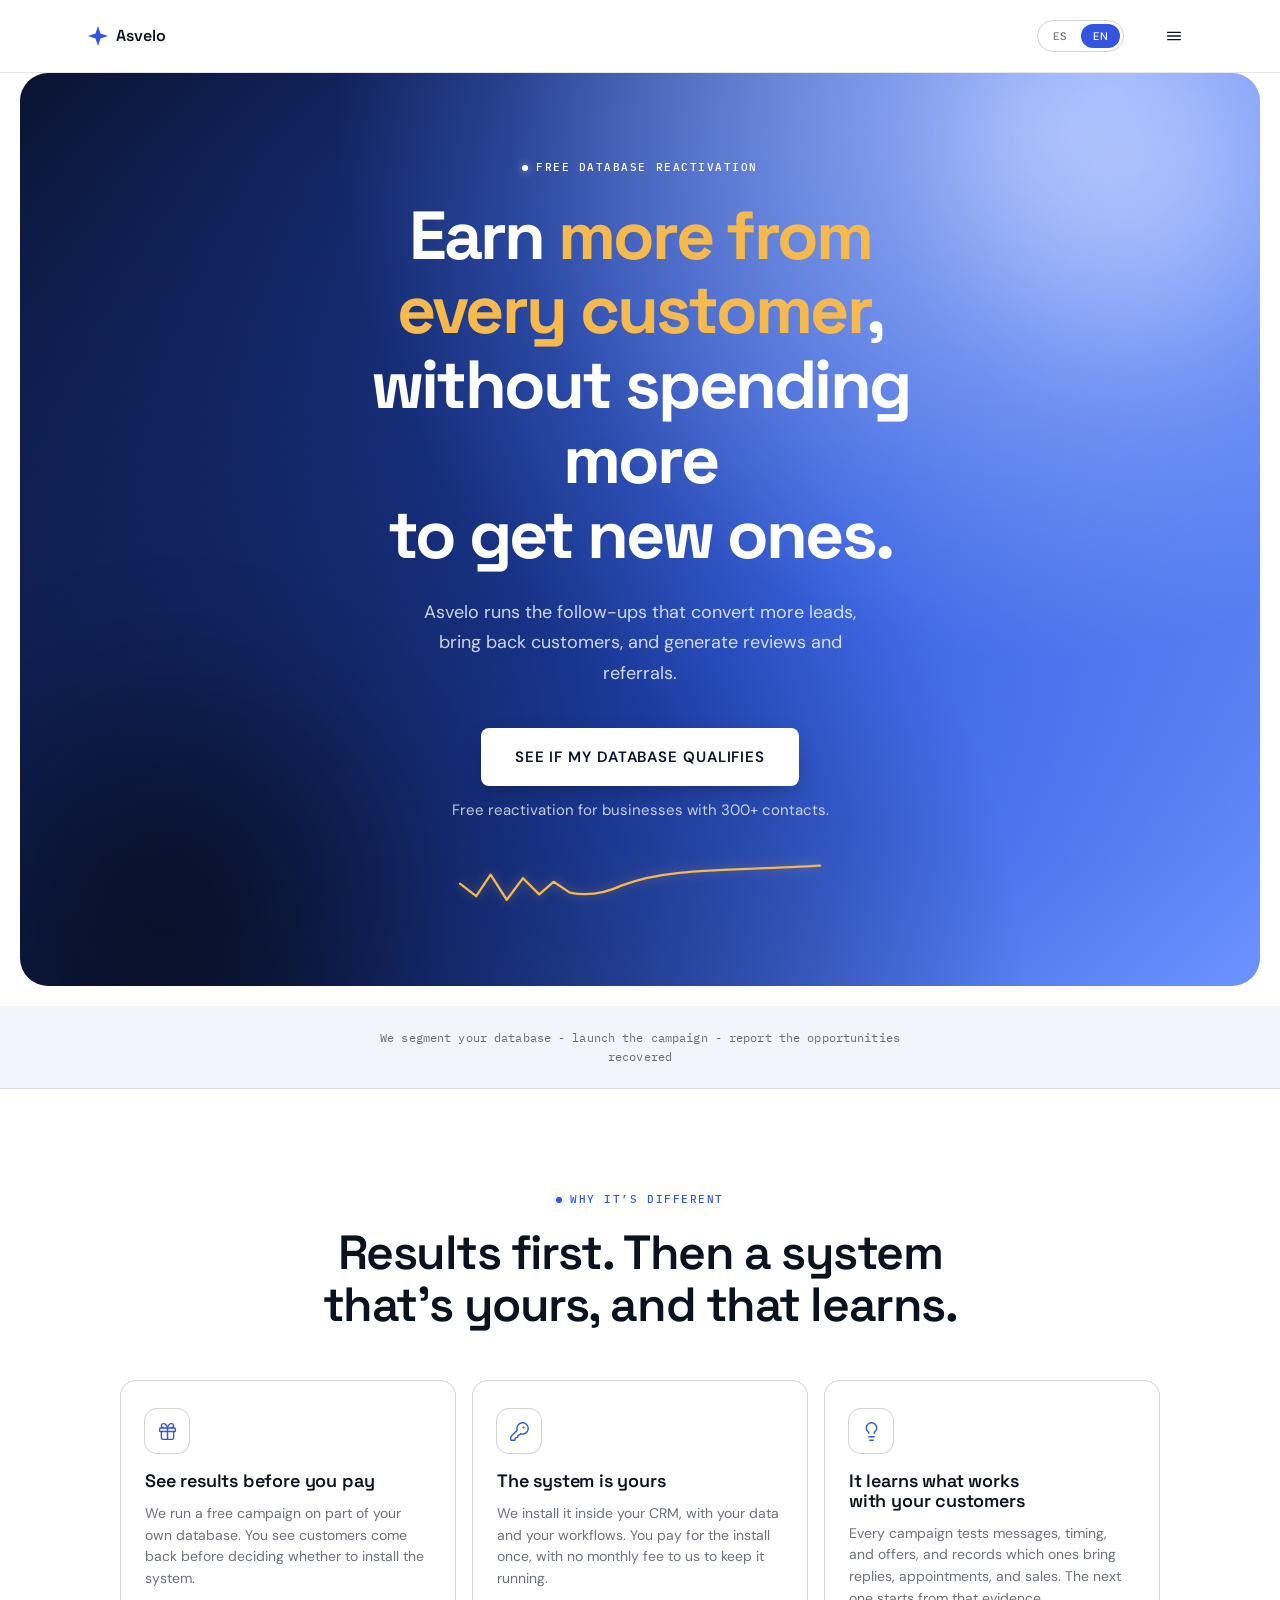
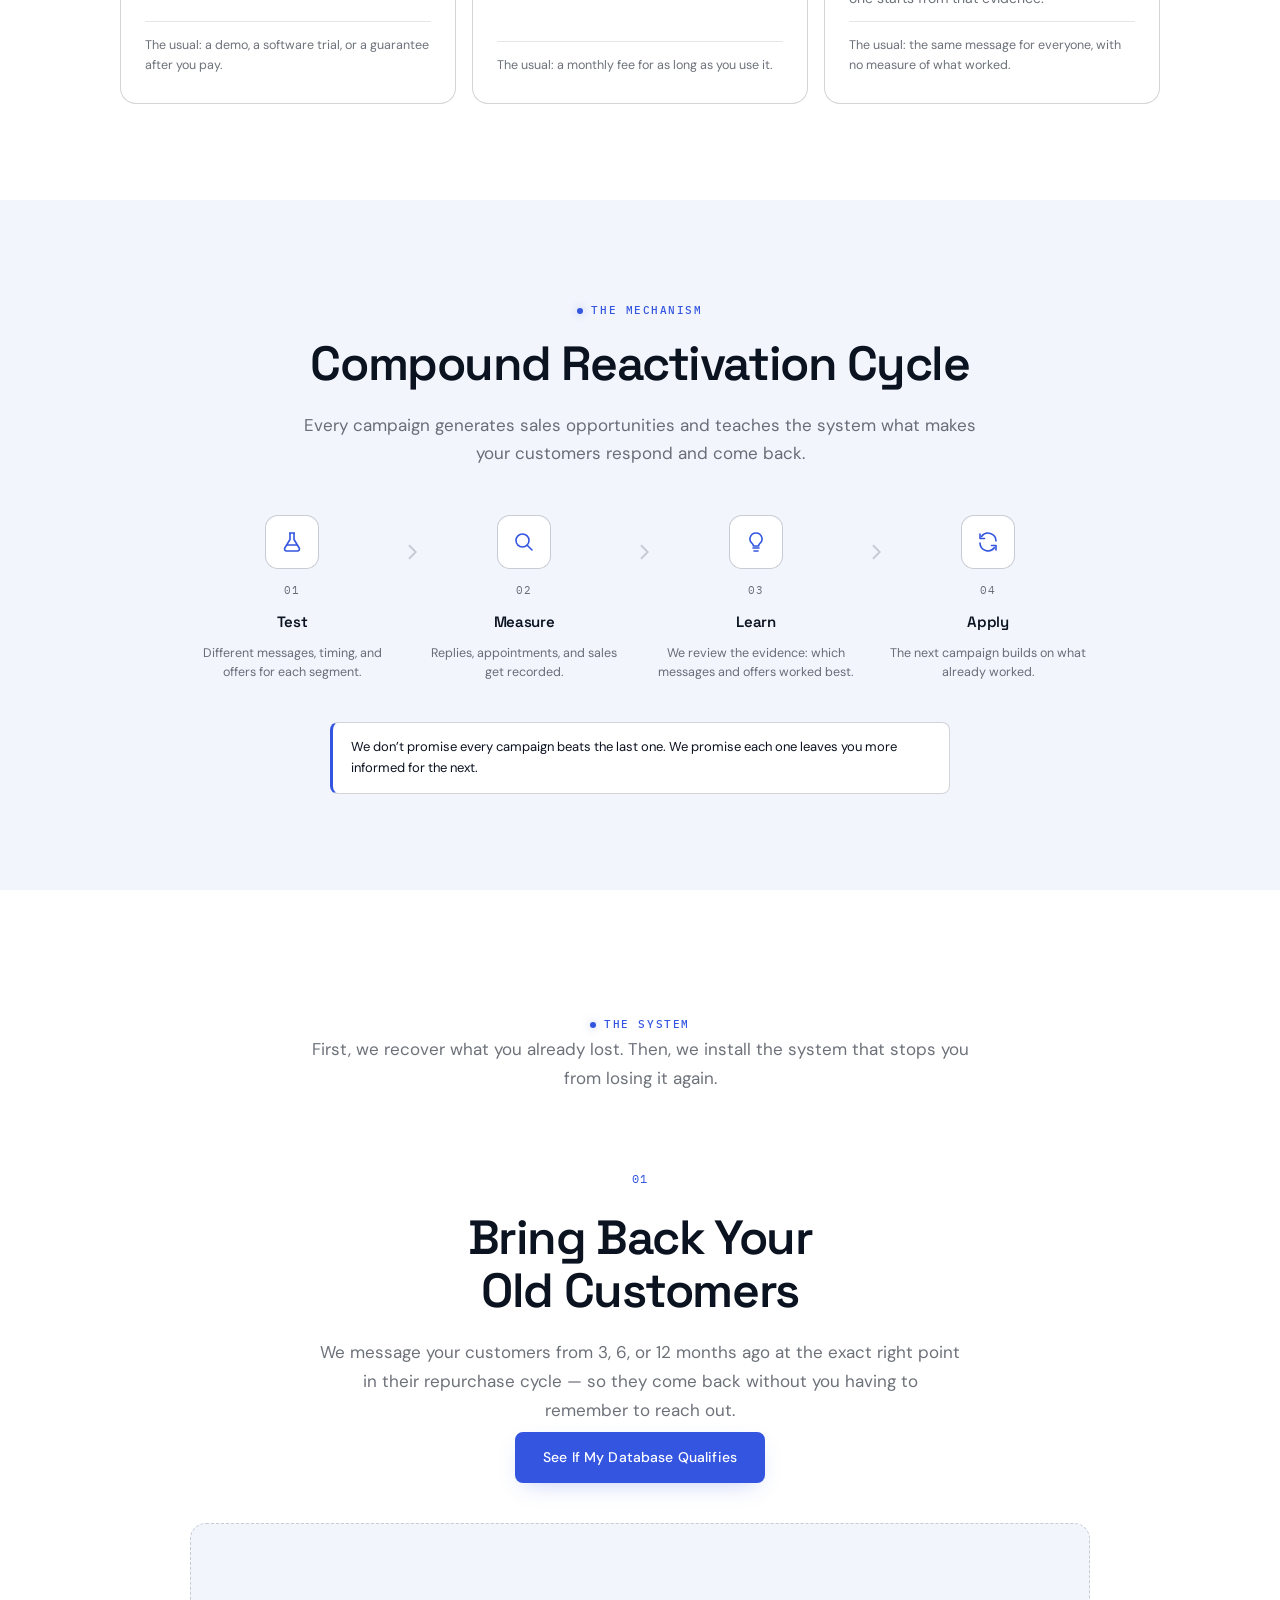
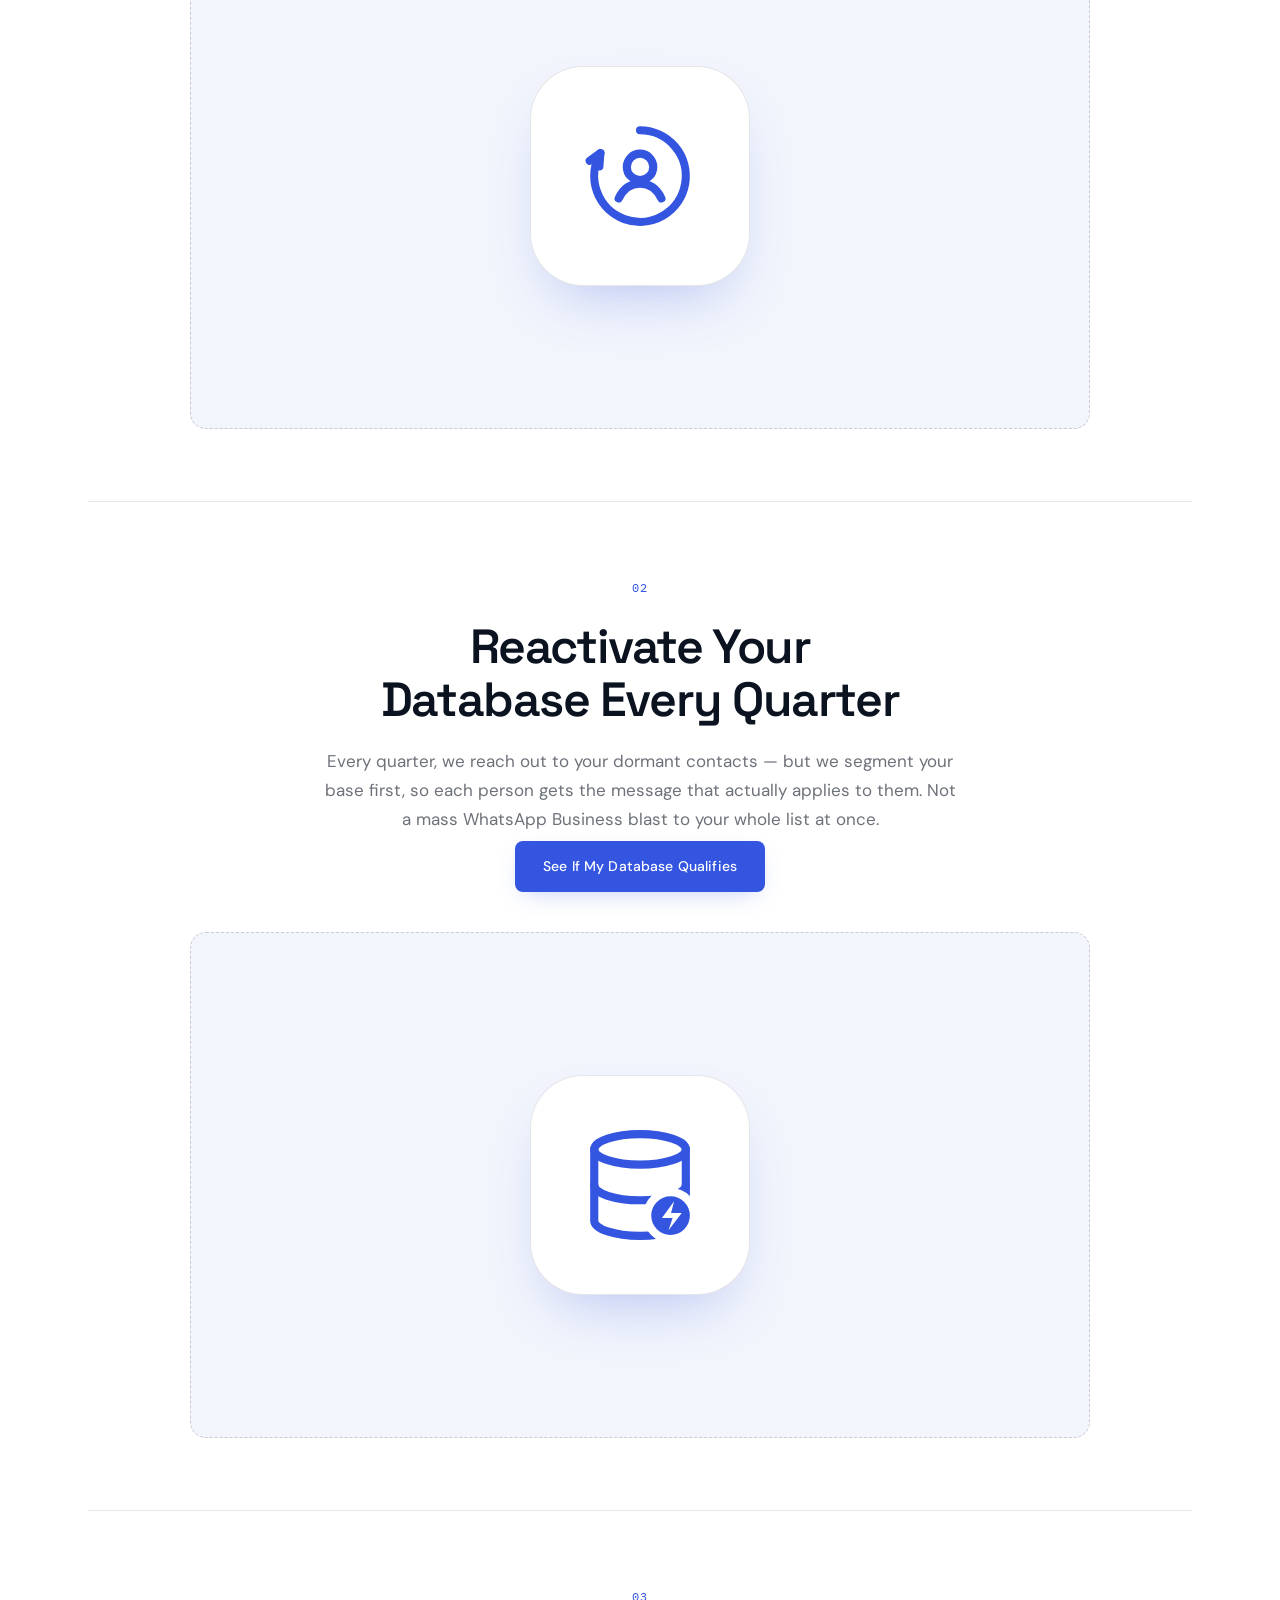
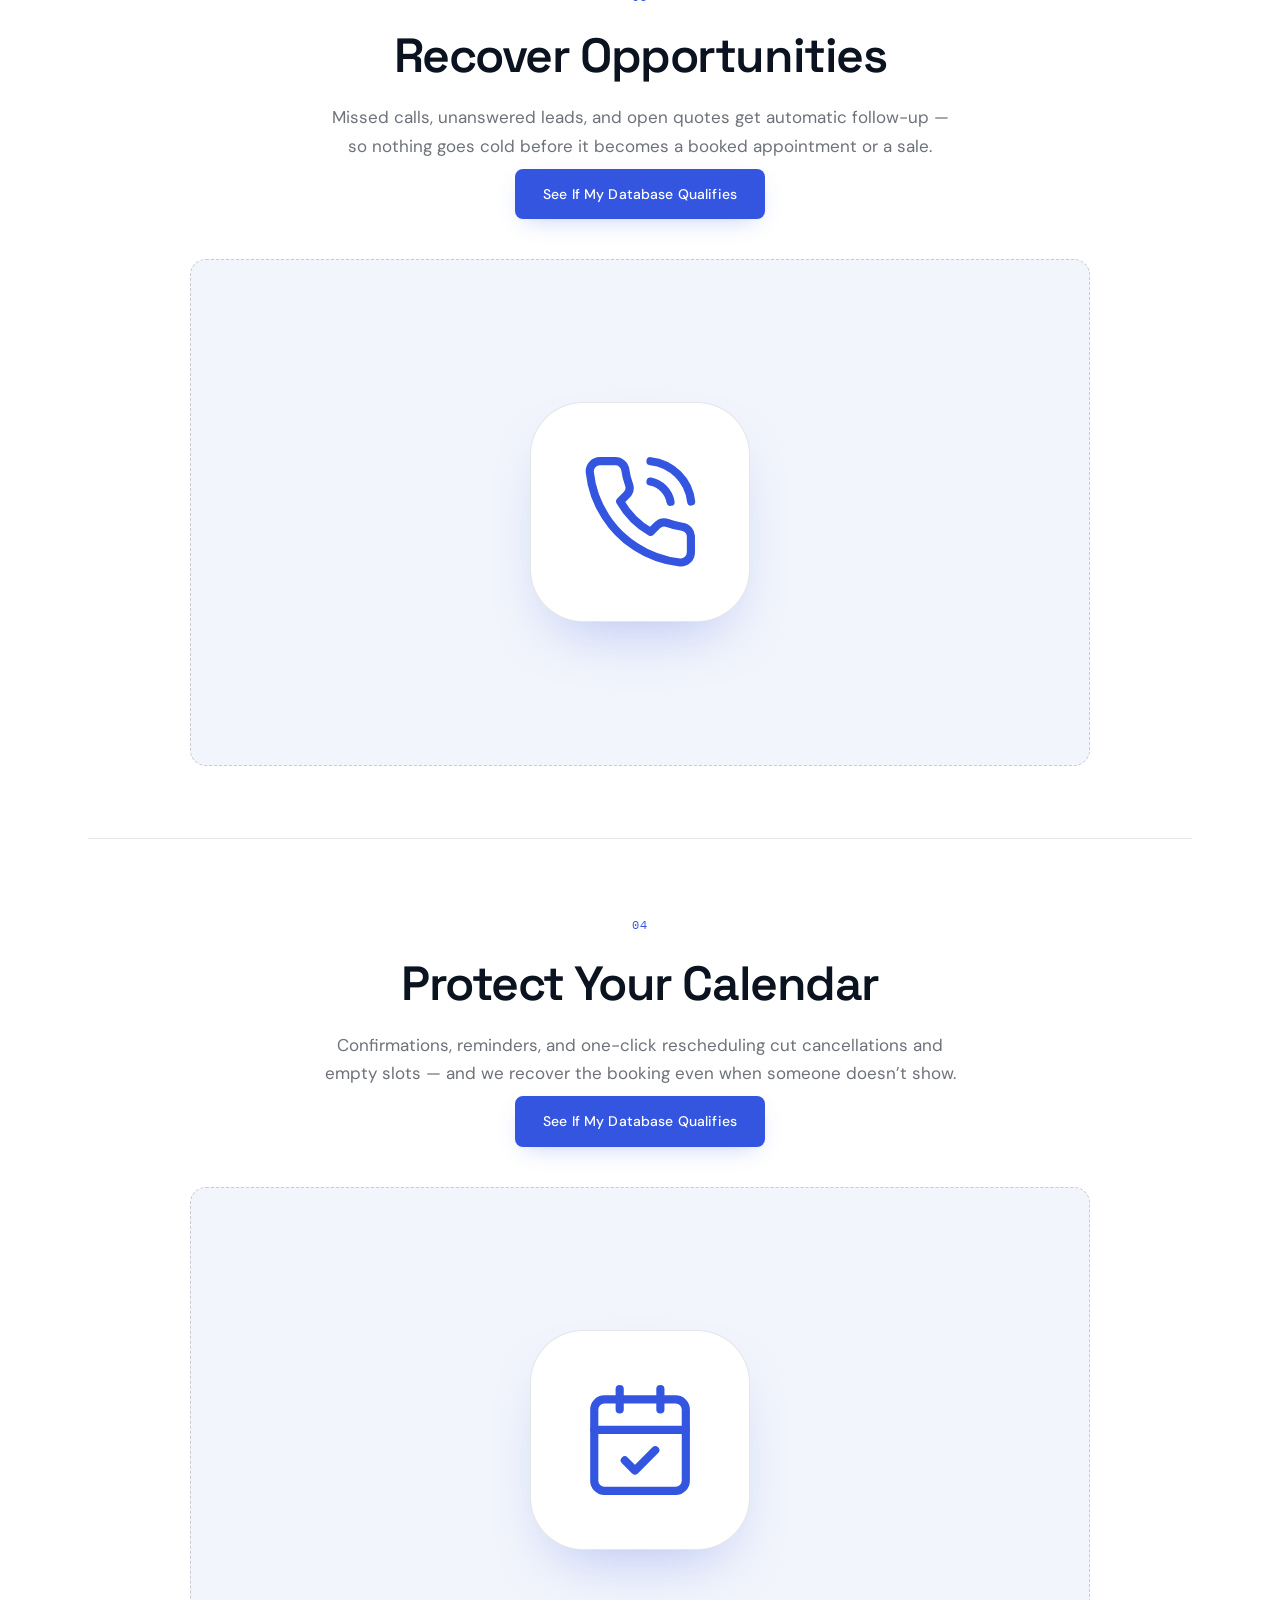
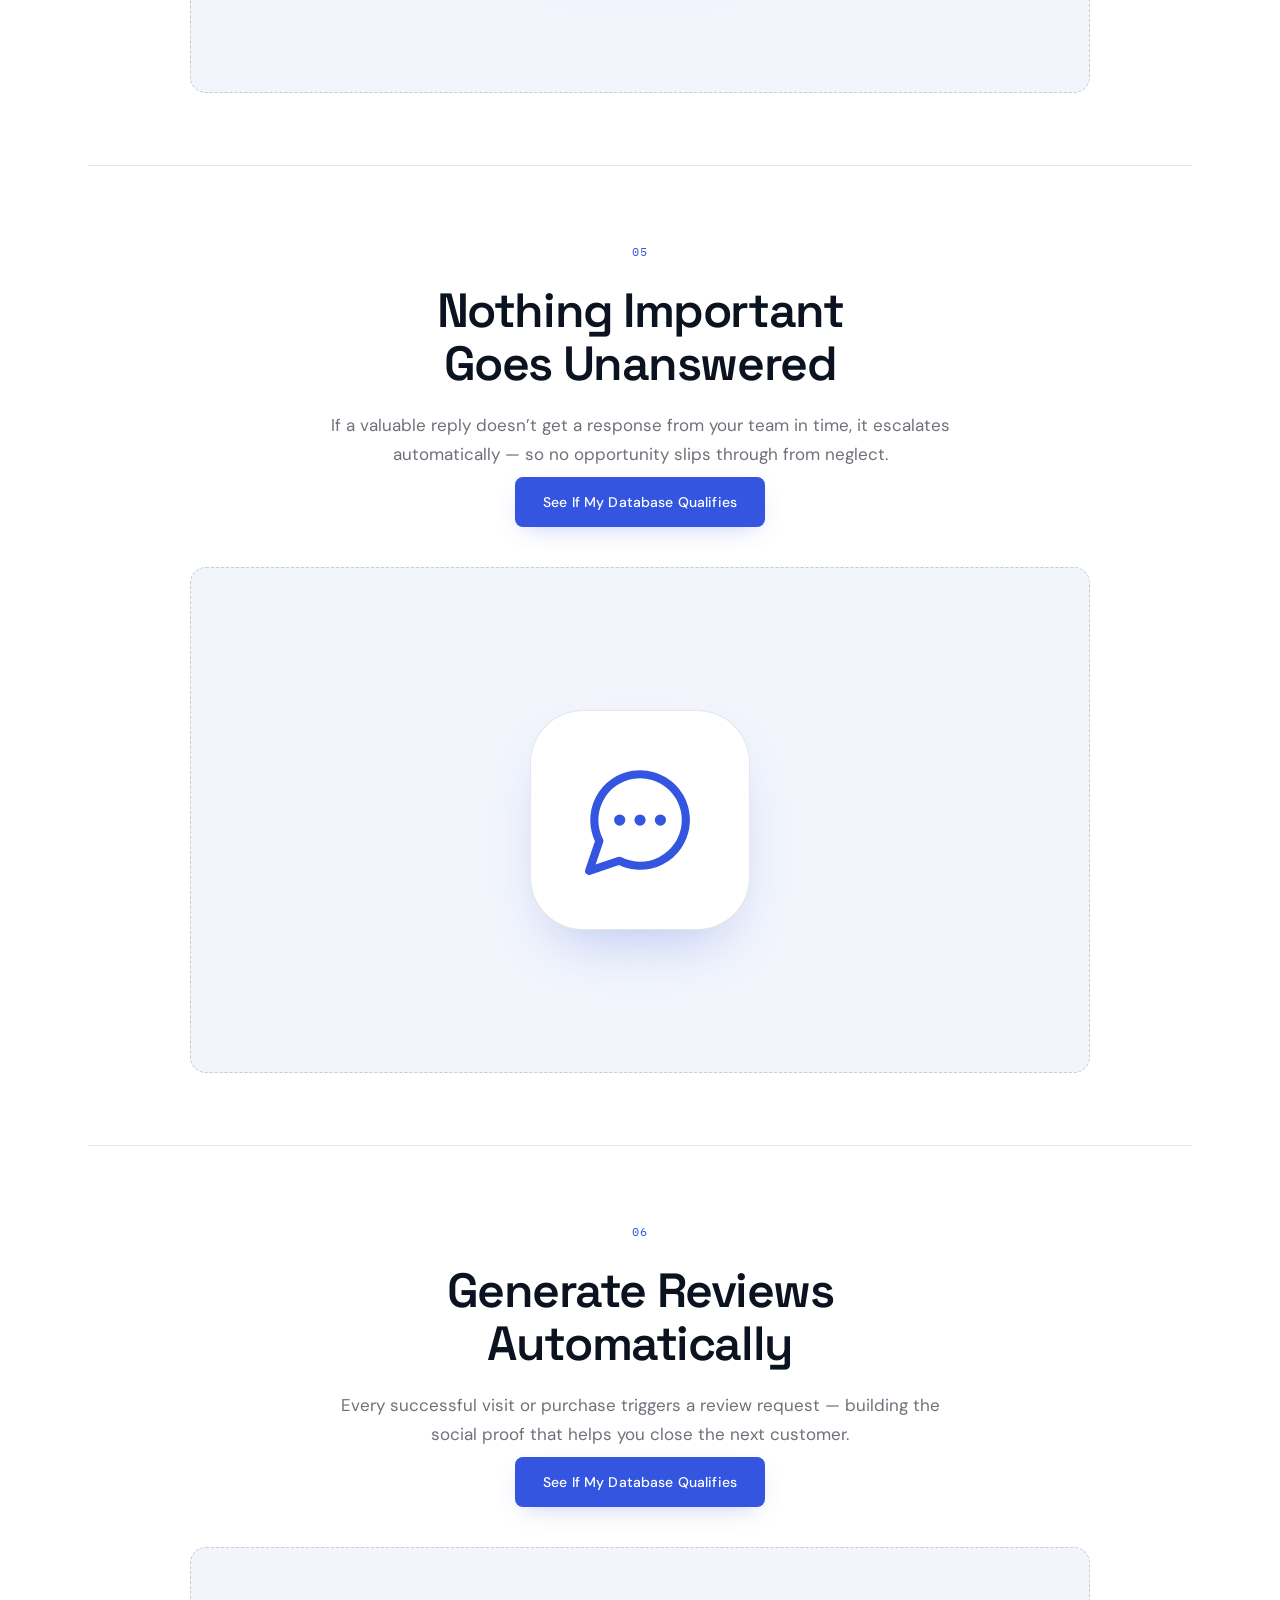
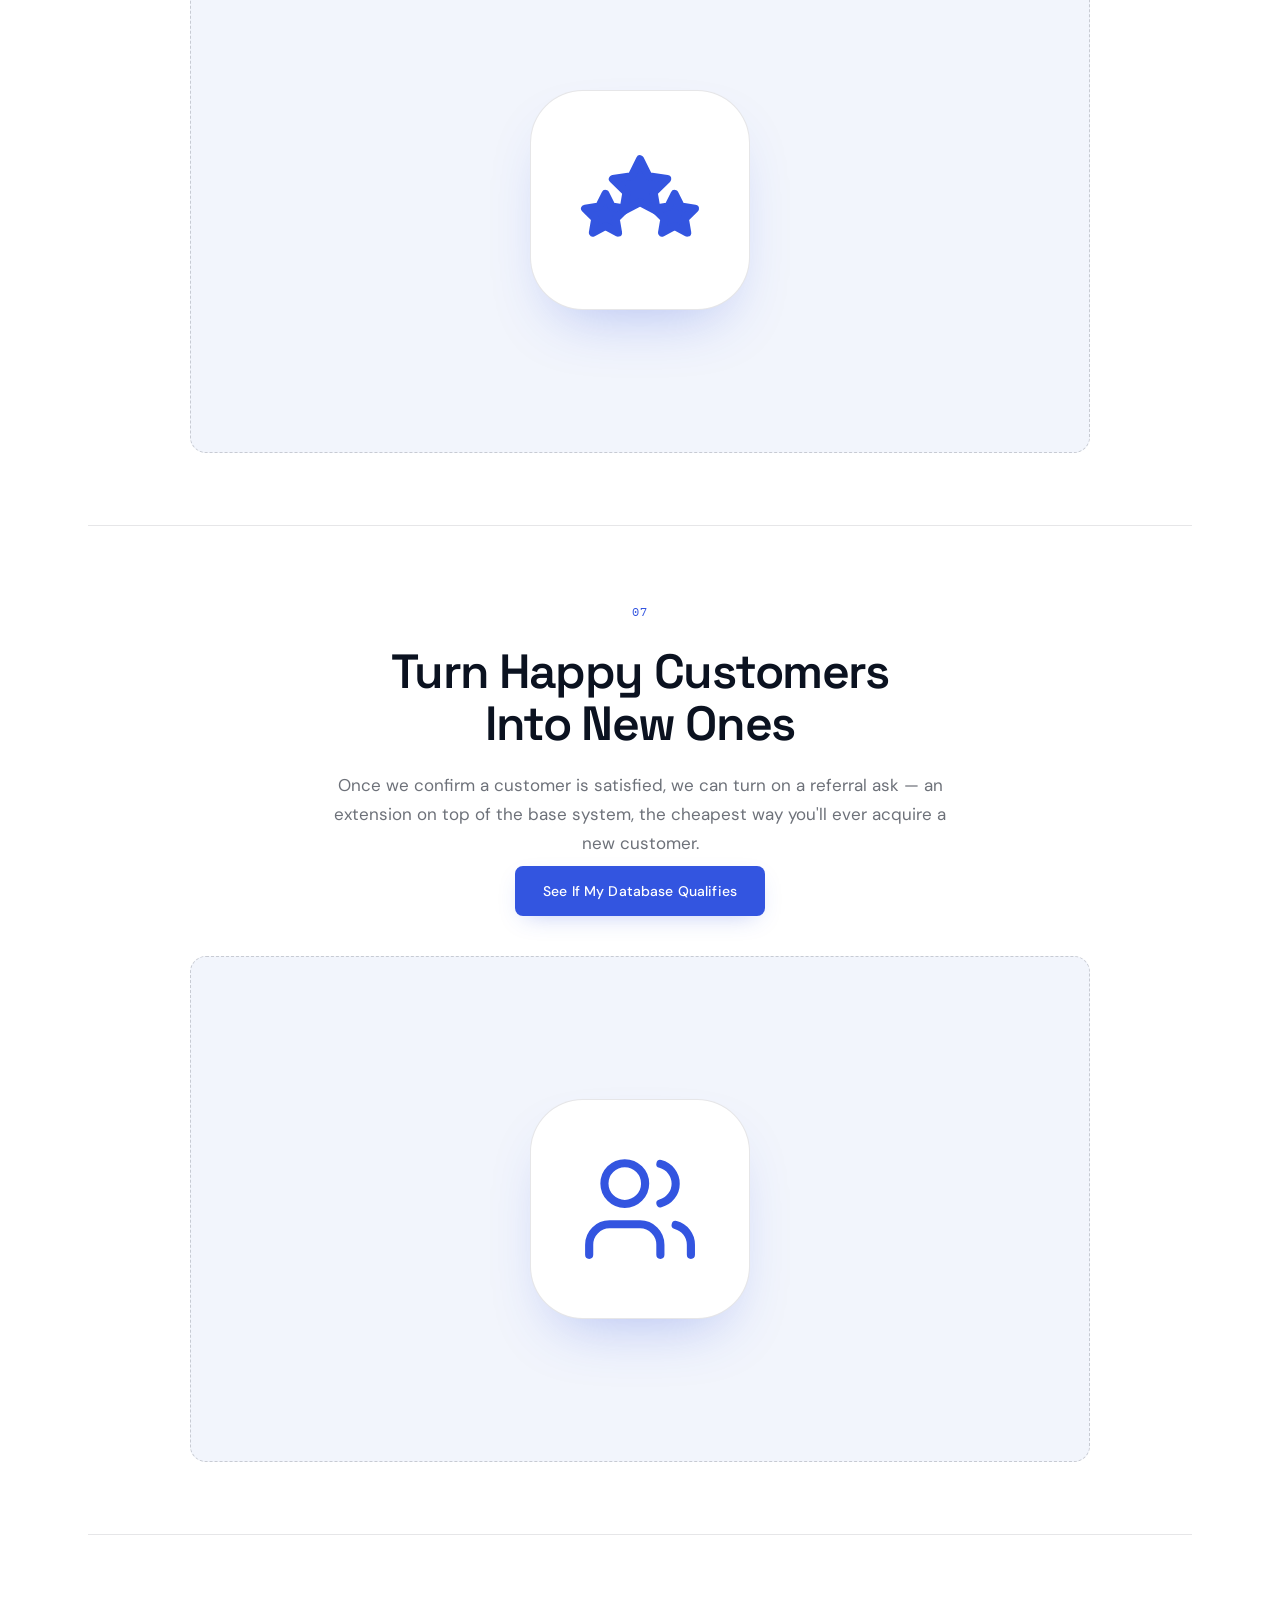
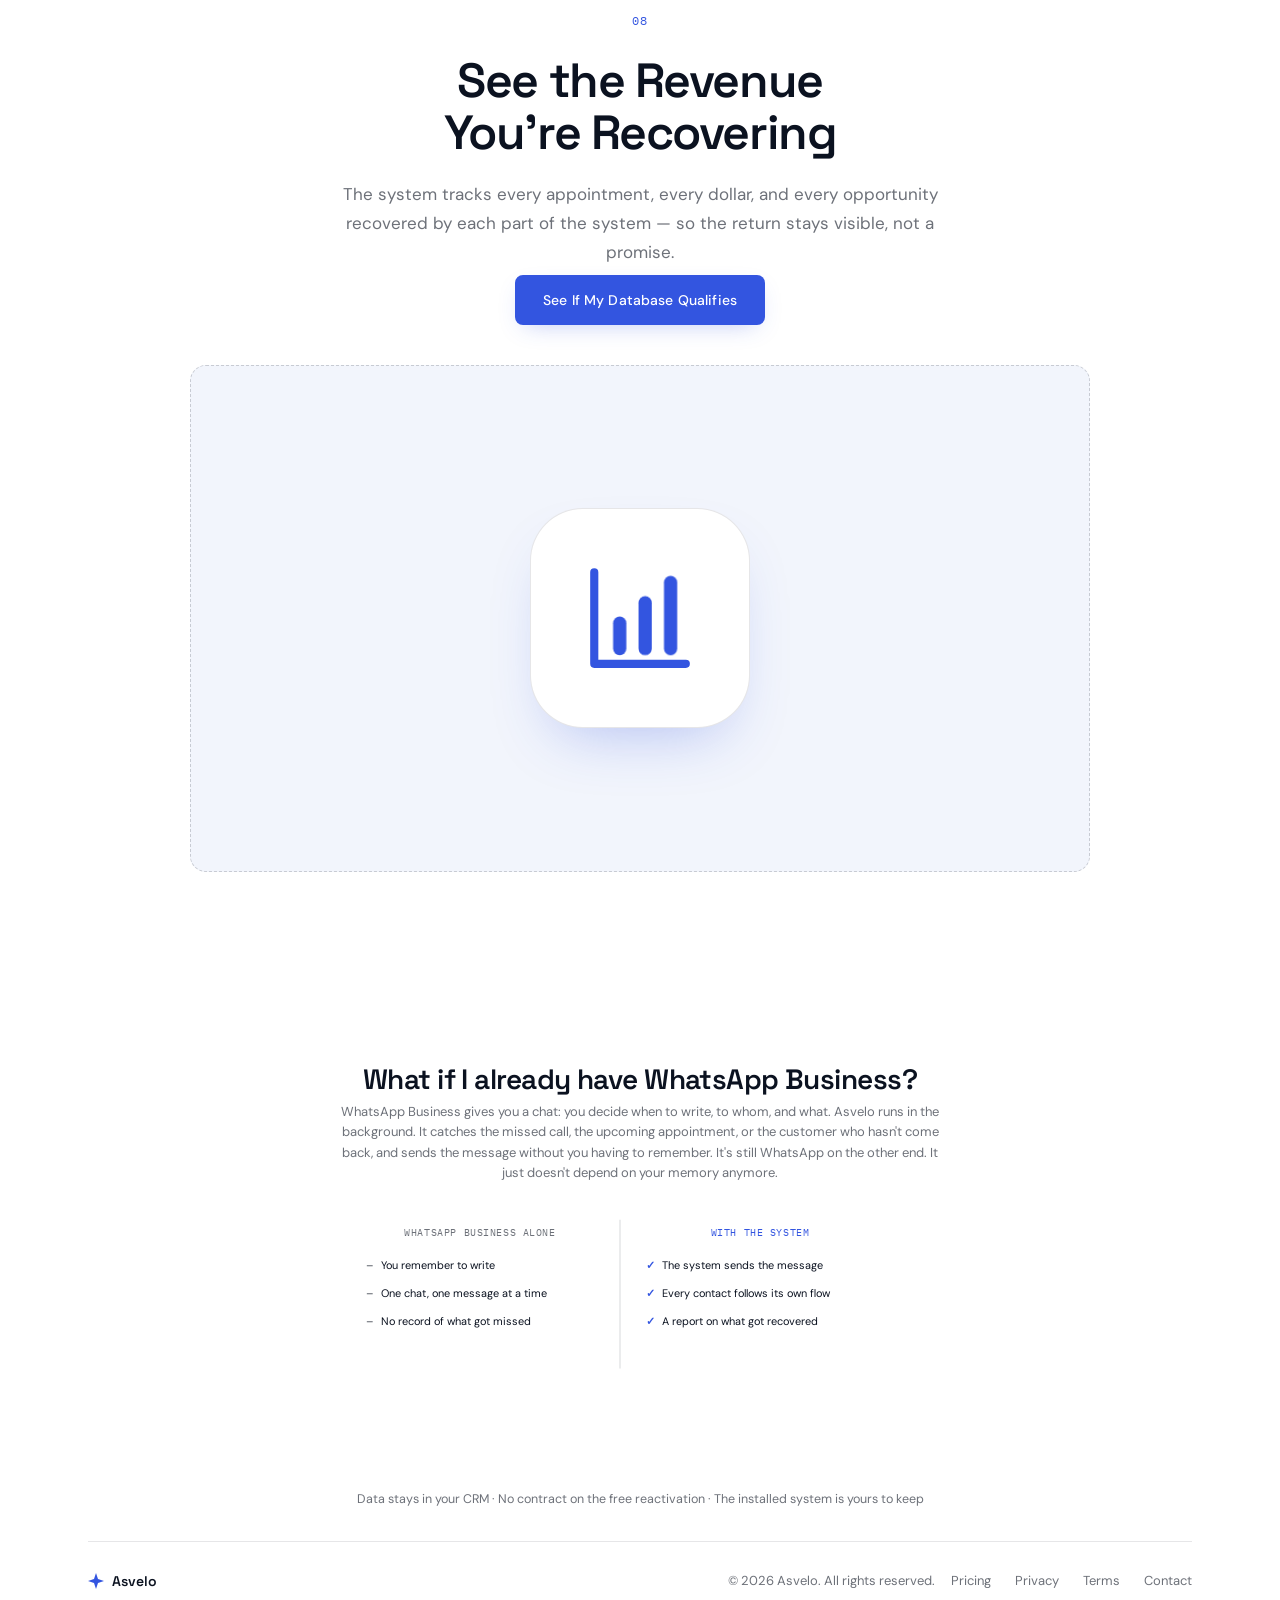
==== commit 12c8f8c8: "Add differentiators and Ciclo de Reactivación Compuesta to homepage New section after the trust stri" ====
--- a/index.html
+++ b/index.html
@@ -70,6 +70,73 @@
 <section class="trust-strip">
   <div class="container trust-strip-inner reveal">
     <p class="trust-strip-body" data-i18n="trustStrip.body">Segmentamos tu base de datos - lanzamos la campaña - reportamos las oportunidades recuperadas</p>
+  </div>
+</section>
+
+<!-- ============ DIFFERENTIATORS ============ -->
+<section class="diff">
+  <div class="diff-inner">
+    <div class="eyebrow center reveal"><span class="dot"></span><span data-i18n="diff.eyebrow">Por qué es diferente</span></div>
+    <h2 class="h-lg center reveal" data-i18n="diff.title">Primero resultados. Después, un sistema que es tuyo y que aprende.</h2>
+    <div class="diff-grid">
+      <article class="diff-card reveal">
+        <span class="icon-badge" aria-hidden="true"><svg viewBox="0 0 24 24" fill="none" stroke="currentColor" stroke-width="1.6" stroke-linecap="round" stroke-linejoin="round"><rect x="3" y="8" width="18" height="4" rx="1"/><path d="M12 8v13"/><path d="M19 12v7a2 2 0 0 1-2 2H7a2 2 0 0 1-2-2v-7"/><path d="M7.5 8a2.5 2.5 0 0 1 0-5A4.8 8 0 0 1 12 8a4.8 8 0 0 1 4.5-5 2.5 2.5 0 0 1 0 5"/></svg></span>
+        <h3 data-i18n="diff.free.title">Ves resultados antes de pagar</h3>
+        <p data-i18n="diff.free.body">Corremos una campaña gratis sobre parte de tu propia base. Ves clientes de vuelta antes de decidir si instalas el sistema.</p>
+        <p class="diff-usual" data-i18n="diff.free.usual">Lo usual: una demo, una prueba del software o una garantía después de pagar.</p>
+      </article>
+      <article class="diff-card reveal" style="--d:1">
+        <span class="icon-badge" aria-hidden="true"><svg viewBox="0 0 24 24" fill="none" stroke="currentColor" stroke-width="1.6" stroke-linecap="round" stroke-linejoin="round"><path d="M2.586 17.414A2 2 0 0 0 2 18.828V21a1 1 0 0 0 1 1h3a1 1 0 0 0 1-1v-1a1 1 0 0 1 1-1h1a1 1 0 0 0 1-1v-1a1 1 0 0 1 1-1h.172a2 2 0 0 0 1.414-.586l.814-.814a6.5 6.5 0 1 0-4-4z"/><circle cx="16.5" cy="7.5" r=".5" fill="currentColor"/></svg></span>
+        <h3 data-i18n="diff.own.title">El sistema es tuyo</h3>
+        <p data-i18n="diff.own.body">Lo instalamos dentro de tu CRM, con tus datos y tus flujos. Pagas la instalación una vez y no nos pagas mensualidad para que siga funcionando.</p>
+        <p class="diff-usual" data-i18n="diff.own.usual">Lo usual: una mensualidad que pagas mientras lo uses.</p>
+      </article>
+      <article class="diff-card reveal" style="--d:2">
+        <span class="icon-badge" aria-hidden="true"><svg viewBox="0 0 24 24" fill="none" stroke="currentColor" stroke-width="1.6" stroke-linecap="round" stroke-linejoin="round"><path d="M15 14c.2-1 .7-1.7 1.5-2.5 1-.9 1.5-2.2 1.5-3.5A6 6 0 0 0 6 8c0 1 .2 2.2 1.5 3.5.7.7 1.3 1.5 1.5 2.5"/><path d="M9 18h6"/><path d="M10 22h4"/></svg></span>
+        <h3 data-i18n="diff.learn.title">Aprende qué funciona con tus clientes</h3>
+        <p data-i18n="diff.learn.body">Cada campaña prueba mensajes, momentos y ofertas, y registra cuáles generan respuestas, citas y ventas. La siguiente parte de esa evidencia.</p>
+        <p class="diff-usual" data-i18n="diff.learn.usual">Lo usual: el mismo mensaje para todos, sin medir qué funcionó.</p>
+      </article>
+    </div>
+  </div>
+</section>
+
+<!-- ============ MECHANISM ============ -->
+<section class="mechanism">
+  <div class="mechanism-inner">
+    <div class="eyebrow center reveal"><span class="dot"></span><span data-i18n="mechanism.eyebrow">El mecanismo</span></div>
+    <h2 class="h-lg center reveal" data-i18n="mechanism.title">Ciclo de Reactivación Compuesta</h2>
+    <p class="muted-lead center reveal" data-i18n="mechanism.sub">Cada campaña genera oportunidades de venta y le enseña al sistema qué hace que tus clientes respondan y regresen.</p>
+    <ol class="mechanism-steps reveal">
+      <li class="mechanism-step">
+        <span class="icon-badge" aria-hidden="true"><svg viewBox="0 0 24 24" fill="none"><path d="M9 3h6M10 3v6.5L4.8 18a2 2 0 0 0 1.7 3h11a2 2 0 0 0 1.7-3L14 9.5V3" stroke="currentColor" stroke-width="1.6" stroke-linejoin="round"/><path d="M7.5 15h9" stroke="currentColor" stroke-width="1.6" stroke-linecap="round"/></svg></span>
+        <span class="mechanism-step-num">01</span>
+        <h3 data-i18n="mechanism.step1.label">Prueba</h3>
+        <p data-i18n="mechanism.step1.body">Mensajes, momento y ofertas distintas para cada segmento.</p>
+        <span class="mechanism-arrow" aria-hidden="true"><svg viewBox="0 0 16 16" fill="none"><path d="M6 3l5 5-5 5" stroke="currentColor" stroke-width="1.6" stroke-linecap="round" stroke-linejoin="round"/></svg></span>
+      </li>
+      <li class="mechanism-step">
+        <span class="icon-badge" aria-hidden="true"><svg viewBox="0 0 24 24" fill="none"><circle cx="10.5" cy="10.5" r="6.5" stroke="currentColor" stroke-width="1.6"/><path d="M20 20l-4.8-4.8" stroke="currentColor" stroke-width="1.6" stroke-linecap="round"/></svg></span>
+        <span class="mechanism-step-num">02</span>
+        <h3 data-i18n="mechanism.step2.label">Mide</h3>
+        <p data-i18n="mechanism.step2.body">Respuestas, citas y ventas quedan registradas.</p>
+        <span class="mechanism-arrow" aria-hidden="true"><svg viewBox="0 0 16 16" fill="none"><path d="M6 3l5 5-5 5" stroke="currentColor" stroke-width="1.6" stroke-linecap="round" stroke-linejoin="round"/></svg></span>
+      </li>
+      <li class="mechanism-step">
+        <span class="icon-badge" aria-hidden="true"><svg viewBox="0 0 24 24" fill="none"><path d="M9 18h6M10 21h4" stroke="currentColor" stroke-width="1.6" stroke-linecap="round"/><path d="M12 3a6 6 0 0 0-3.5 10.9c.5.4.8 1 .8 1.6v.5h5.4v-.5c0-.6.3-1.2.8-1.6A6 6 0 0 0 12 3Z" stroke="currentColor" stroke-width="1.6" stroke-linejoin="round"/></svg></span>
+        <span class="mechanism-step-num">03</span>
+        <h3 data-i18n="mechanism.step3.label">Aprende</h3>
+        <p data-i18n="mechanism.step3.body">Revisamos la evidencia: qué mensajes y ofertas funcionaron mejor.</p>
+        <span class="mechanism-arrow" aria-hidden="true"><svg viewBox="0 0 16 16" fill="none"><path d="M6 3l5 5-5 5" stroke="currentColor" stroke-width="1.6" stroke-linecap="round" stroke-linejoin="round"/></svg></span>
+      </li>
+      <li class="mechanism-step">
+        <span class="icon-badge" aria-hidden="true"><svg viewBox="0 0 24 24" fill="none"><path d="M20 11a8 8 0 0 0-14.5-4.5M4 13a8 8 0 0 0 14.5 4.5" stroke="currentColor" stroke-width="1.6" stroke-linecap="round"/><path d="M4 4v4.5h4.5M20 20v-4.5h-4.5" stroke="currentColor" stroke-width="1.6" stroke-linecap="round" stroke-linejoin="round"/></svg></span>
+        <span class="mechanism-step-num">04</span>
+        <h3 data-i18n="mechanism.step4.label">Aplica</h3>
+        <p data-i18n="mechanism.step4.body">La siguiente campaña parte de lo que ya funcionó.</p>
+      </li>
+    </ol>
+    <p class="mechanism-note reveal" data-i18n="mechanism.note">No prometemos que cada campaña gane a la anterior. Prometemos que cada una te deja más información para la siguiente.</p>
   </div>
 </section>
 
--- a/css/styles.css
+++ b/css/styles.css
@@ -429,6 +429,74 @@
 @keyframes fi-bar { 0% { transform: scaleY(0); } 35%, 100% { transform: scaleY(1); } }
 
 /* ==========================================================================
+   ICON BADGE — shared small-icon treatment (differentiators, mechanism)
+   ========================================================================== */
+.icon-badge {
+  display: inline-flex; align-items: center; justify-content: center;
+  flex: none;
+  width: 44px; height: 44px;
+  border-radius: var(--radius-md);
+  background: var(--paper);
+  box-shadow: 0 0 0 1px var(--line-2);
+  color: var(--cobalt);
+}
+.icon-badge svg { width: 21px; height: 21px; }
+
+/* ==========================================================================
+   MECHANISM — Ciclo de Reactivación Compuesta, 4-step learning cycle (index.html)
+   ========================================================================== */
+.mechanism { padding: 96px 24px; text-align: center; background: var(--surface); }
+.mechanism-inner { max-width: 920px; margin: 0 auto; }
+.mechanism .muted-lead { margin: 0 auto; }
+.mechanism-steps {
+  list-style: none; margin: 48px 0 0; padding: 0;
+  display: grid; grid-template-columns: repeat(4, 1fr); gap: 8px;
+}
+.mechanism-step { position: relative; display: flex; flex-direction: column; align-items: center; gap: 14px; padding: 0 10px; }
+.mechanism-step .icon-badge { width: 52px; height: 52px; }
+.mechanism-step .icon-badge svg { width: 24px; height: 24px; }
+.mechanism-step-num { font-family: var(--font-mono); font-size: 11px; color: var(--muted); letter-spacing: 0.08em; }
+.mechanism-step h3 { font-size: 15px; margin: 0; }
+.mechanism-step p { font-size: 12.5px; color: var(--muted); line-height: 1.5; margin: 0; }
+.mechanism-arrow {
+  position: absolute; top: 26px; right: -18px; width: 20px; color: var(--line-2);
+}
+.mechanism-step:last-child .mechanism-arrow { display: none; }
+.mechanism-note {
+  margin-top: 40px; font-size: 13px; color: var(--ink); background: var(--paper);
+  border: 1px solid var(--line-2); border-left: 3px solid var(--cobalt);
+  border-radius: var(--radius-sm); padding: 14px 18px; max-width: 620px; margin-left: auto; margin-right: auto;
+  text-align: left; line-height: 1.6;
+}
+@media (max-width: 760px) {
+  .mechanism-steps { grid-template-columns: 1fr 1fr; gap: 32px 8px; }
+  .mechanism-arrow { display: none; }
+}
+@media (max-width: 480px) {
+  .mechanism-steps { grid-template-columns: 1fr; }
+}
+
+/* ==========================================================================
+   DIFFERENTIATORS (index.html — after the trust strip): free result first,
+   client-owned system, learning cycle — each against the usual alternative.
+   ========================================================================== */
+.diff { padding: 96px 24px; }
+.diff-inner { max-width: 1040px; margin: 0 auto; }
+.diff-grid { display: grid; grid-template-columns: repeat(3, 1fr); gap: 16px; margin-top: 48px; }
+.diff-card {
+  display: flex; flex-direction: column; gap: 12px;
+  padding: 28px 24px; text-align: left;
+  background: var(--paper); border: 1px solid var(--line-2); border-radius: var(--radius-lg);
+}
+.diff-card h3 { font-family: var(--font-display); font-size: 18px; font-weight: 600; letter-spacing: -0.01em; margin: 6px 0 0; }
+.diff-card p { font-size: 14px; color: var(--muted); line-height: 1.55; margin: 0; }
+.diff-card .diff-usual { margin-top: auto; padding-top: 14px; border-top: 1px solid var(--line); font-size: 12.5px; }
+@media (max-width: 860px) {
+  .diff { padding: 72px 24px; }
+  .diff-grid { grid-template-columns: 1fr; }
+}
+
+/* ==========================================================================
    WHATSAPP COMPARISON (index.html — right after FEATURES)
    ========================================================================== */
 .wa-compare { padding: 0 24px 64px; }
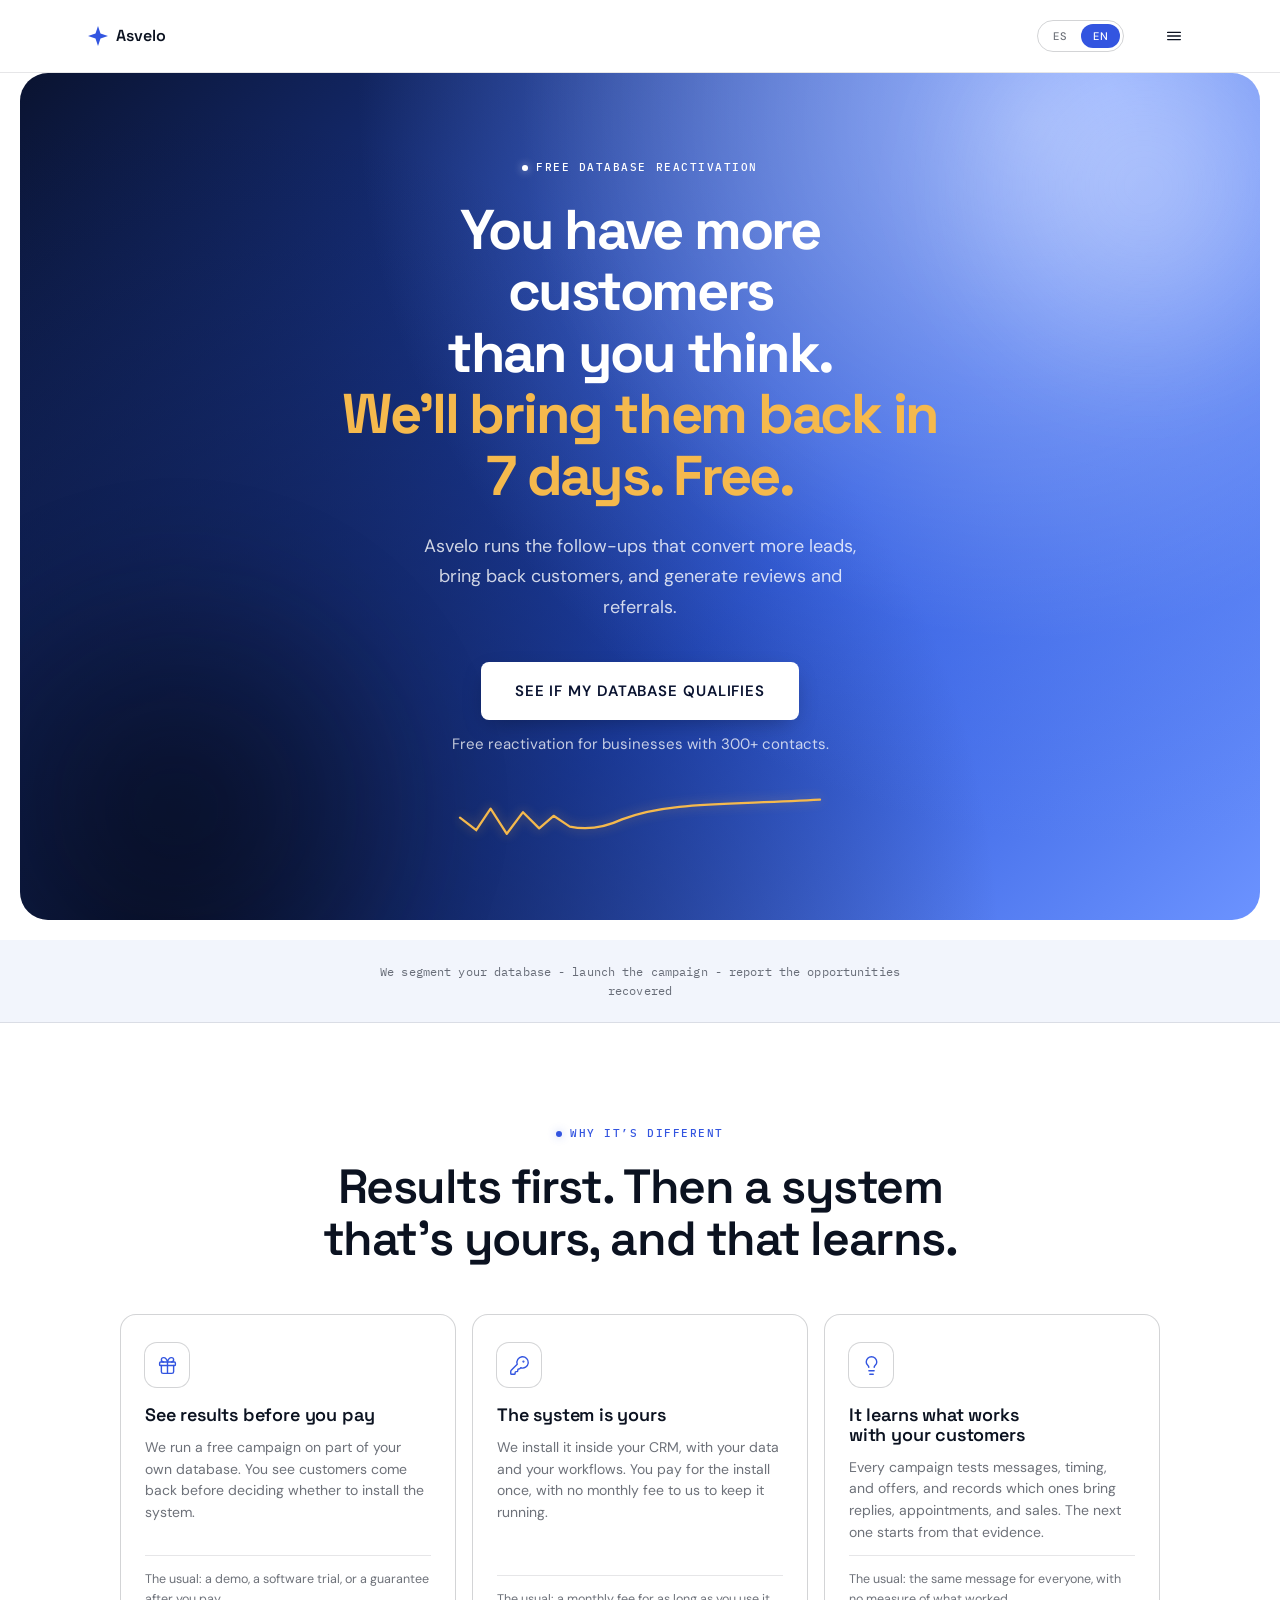
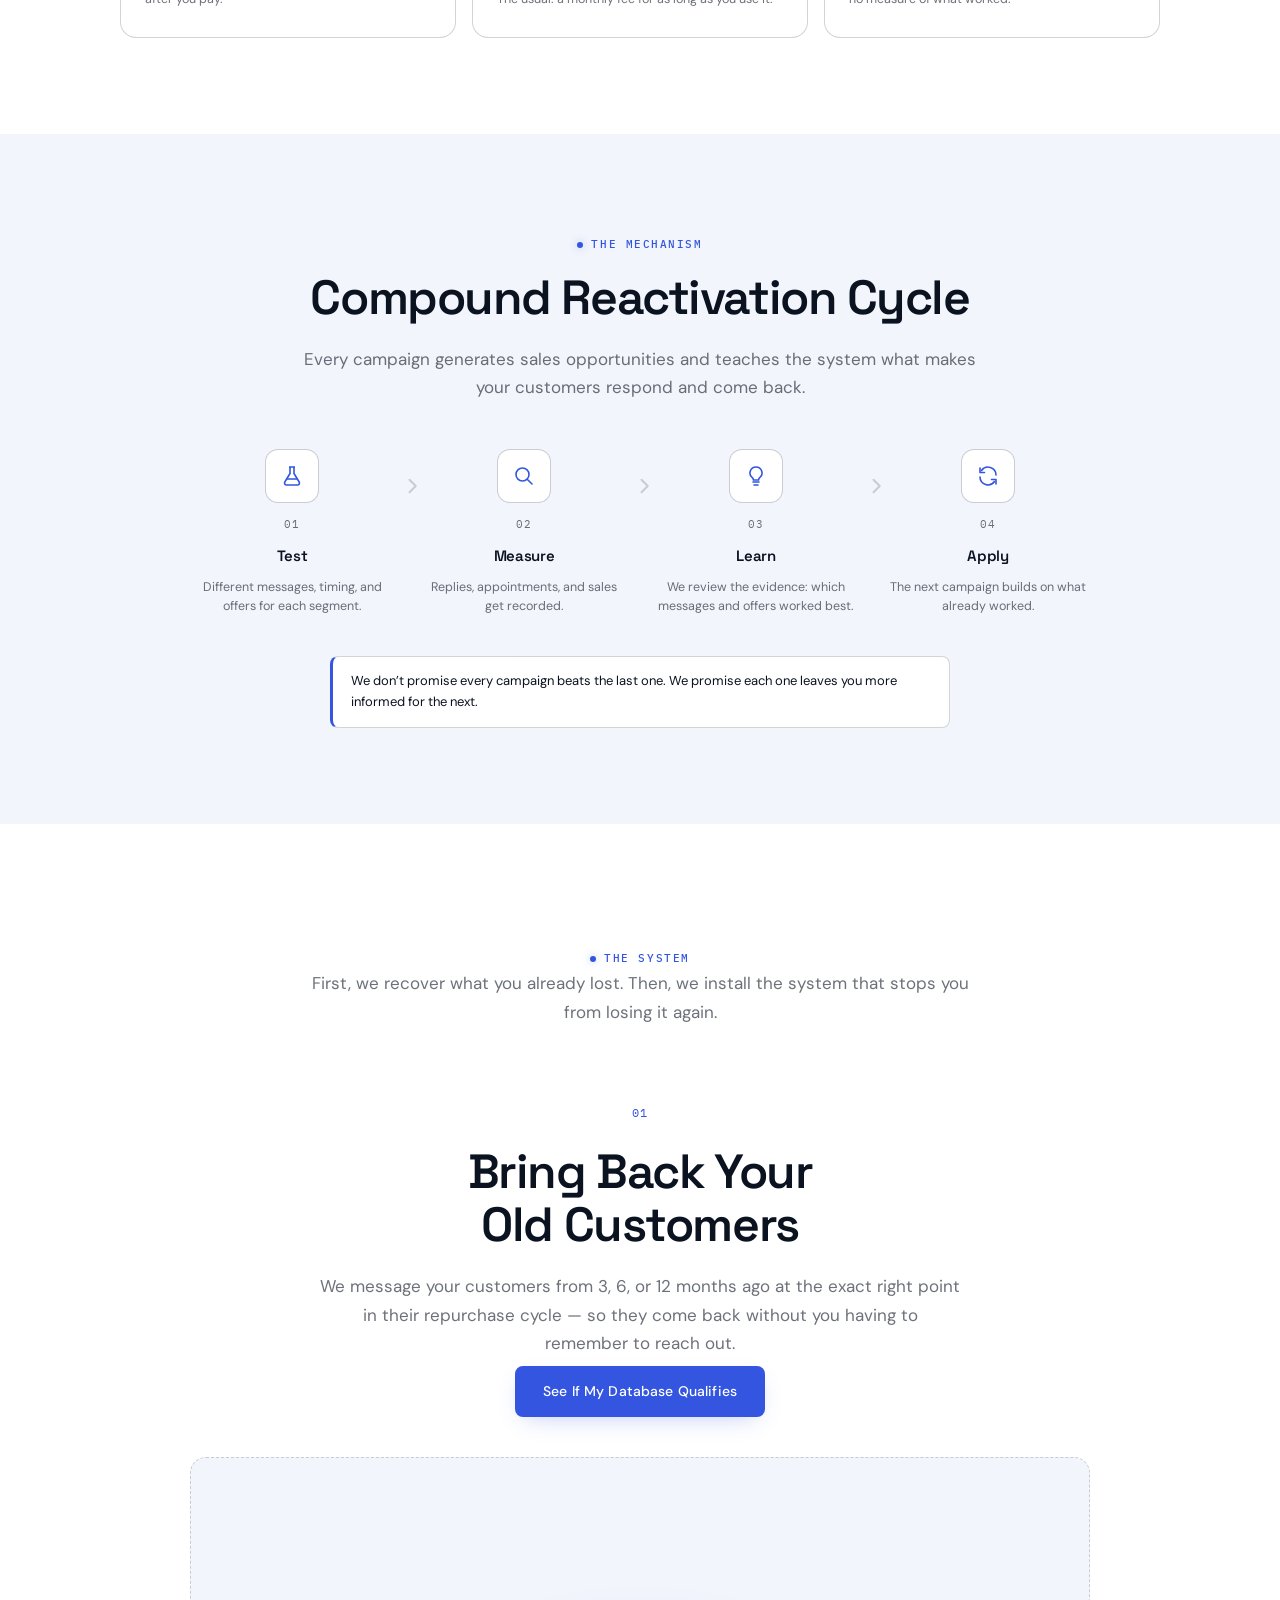
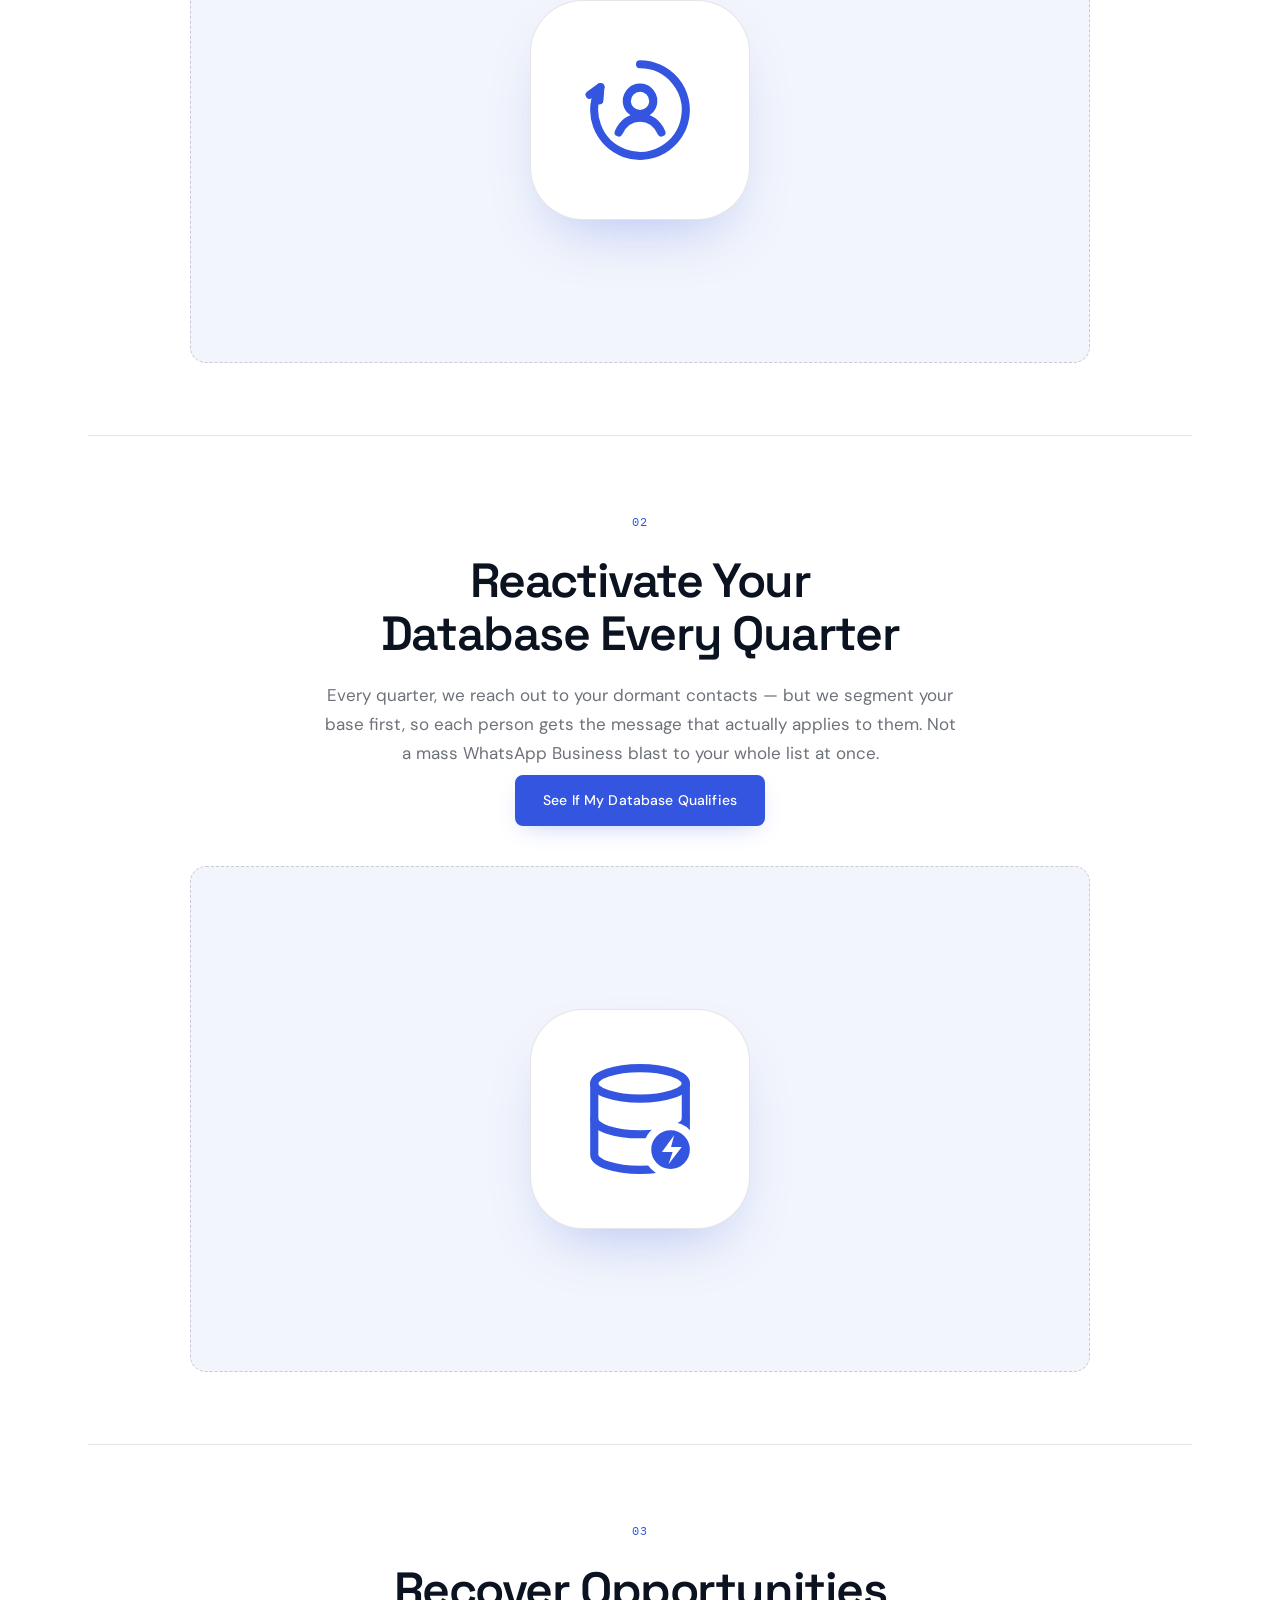
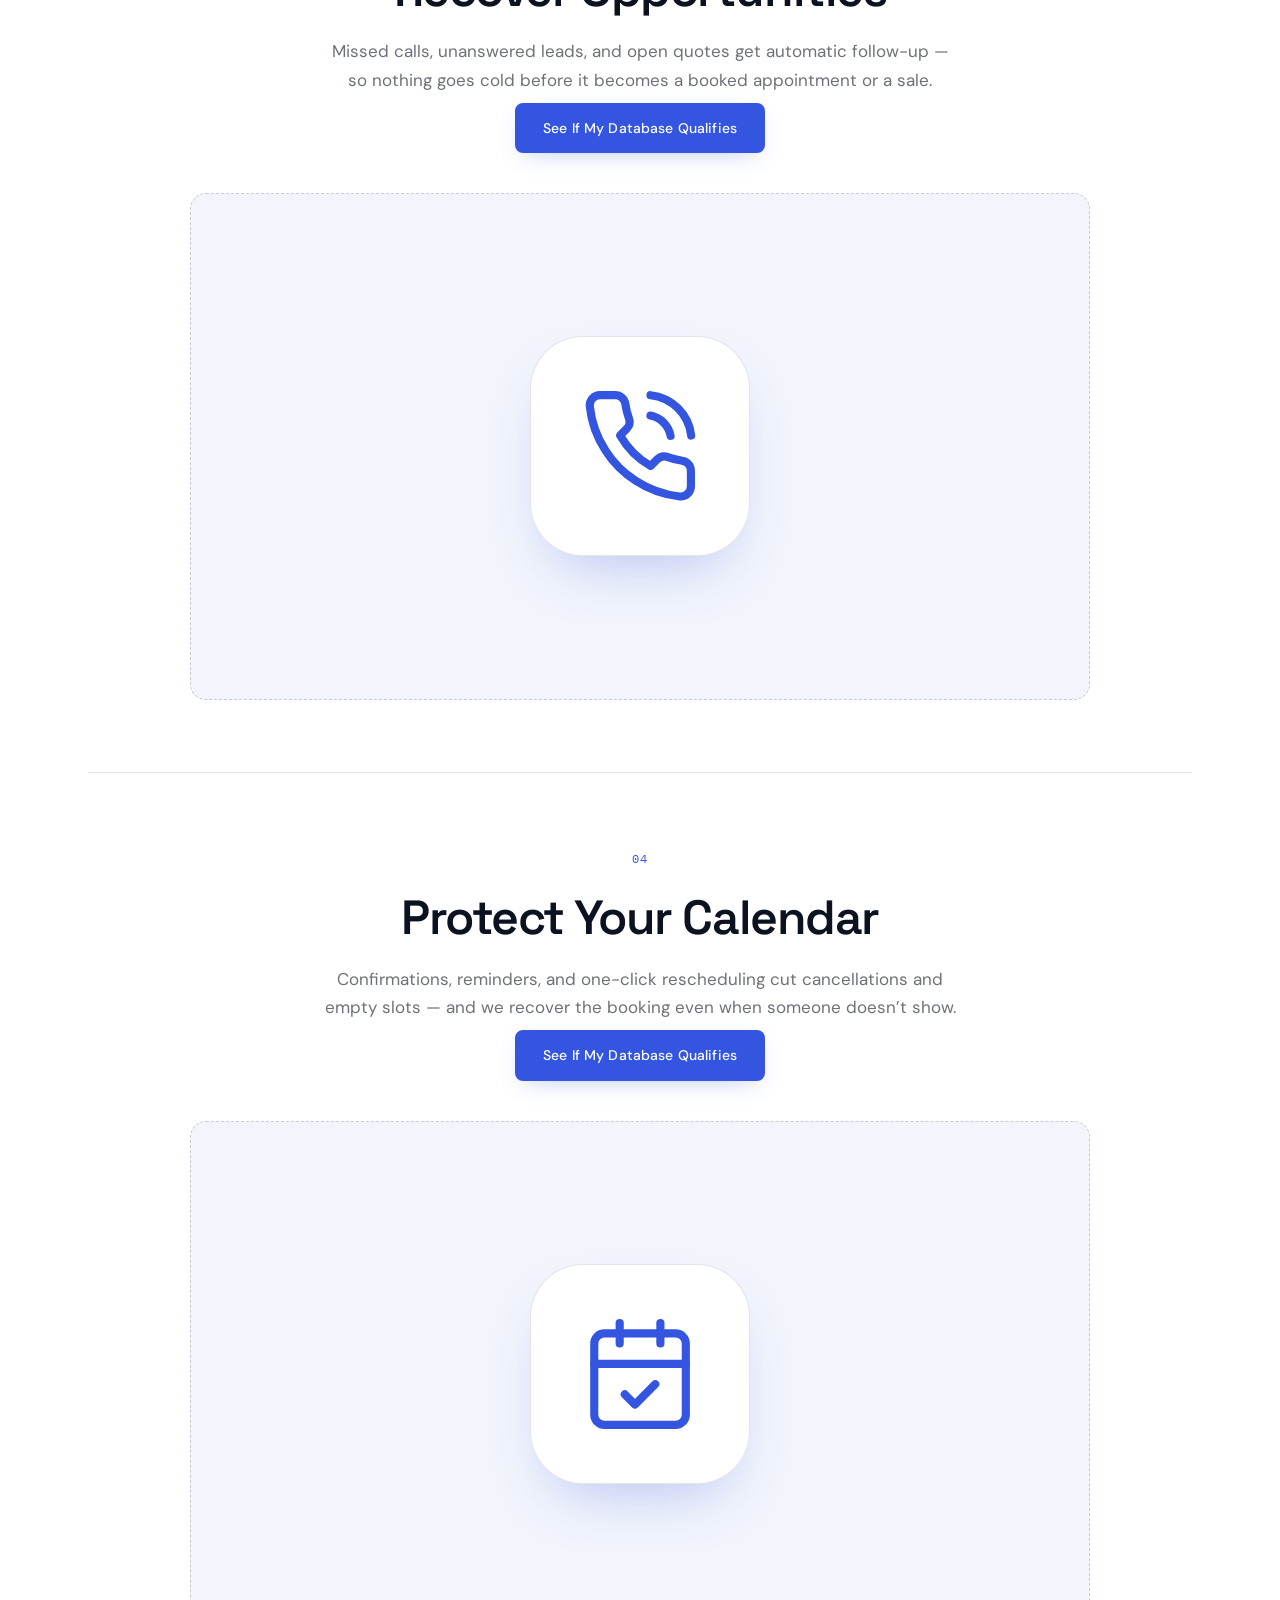
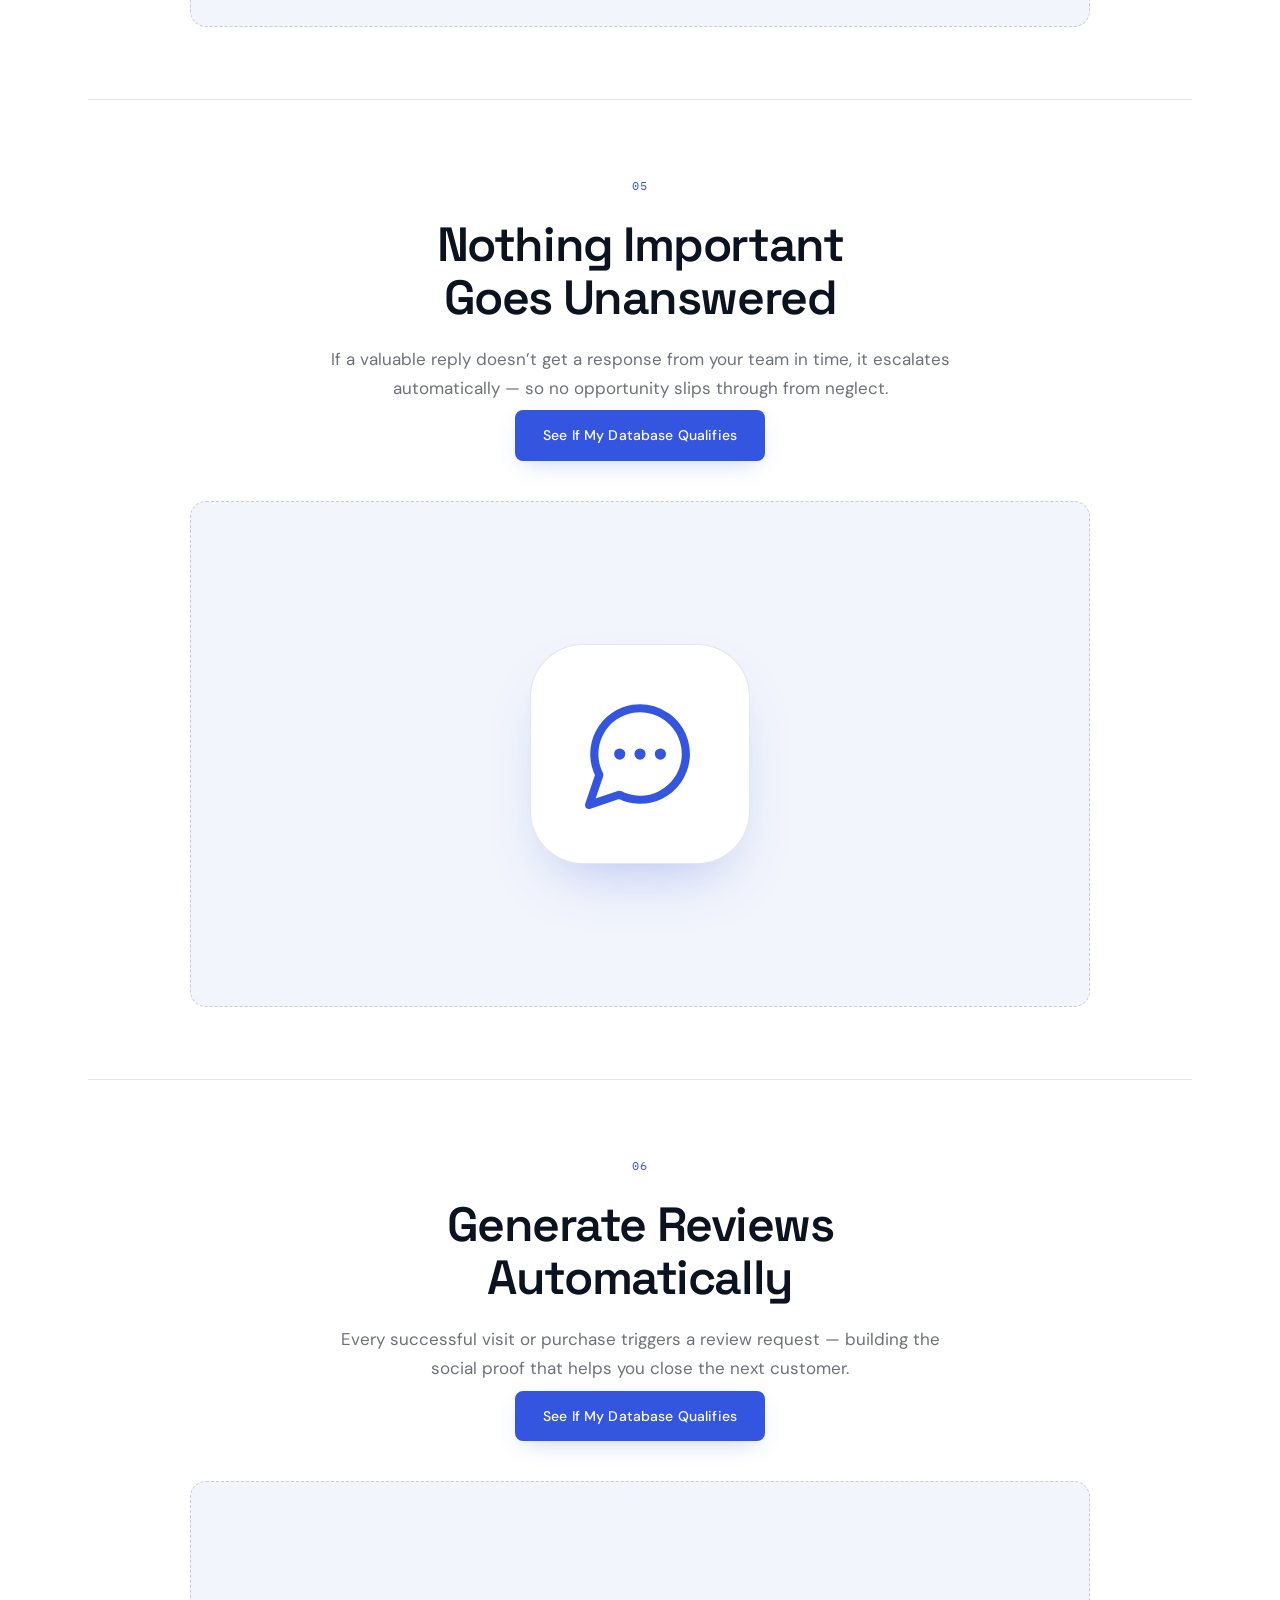
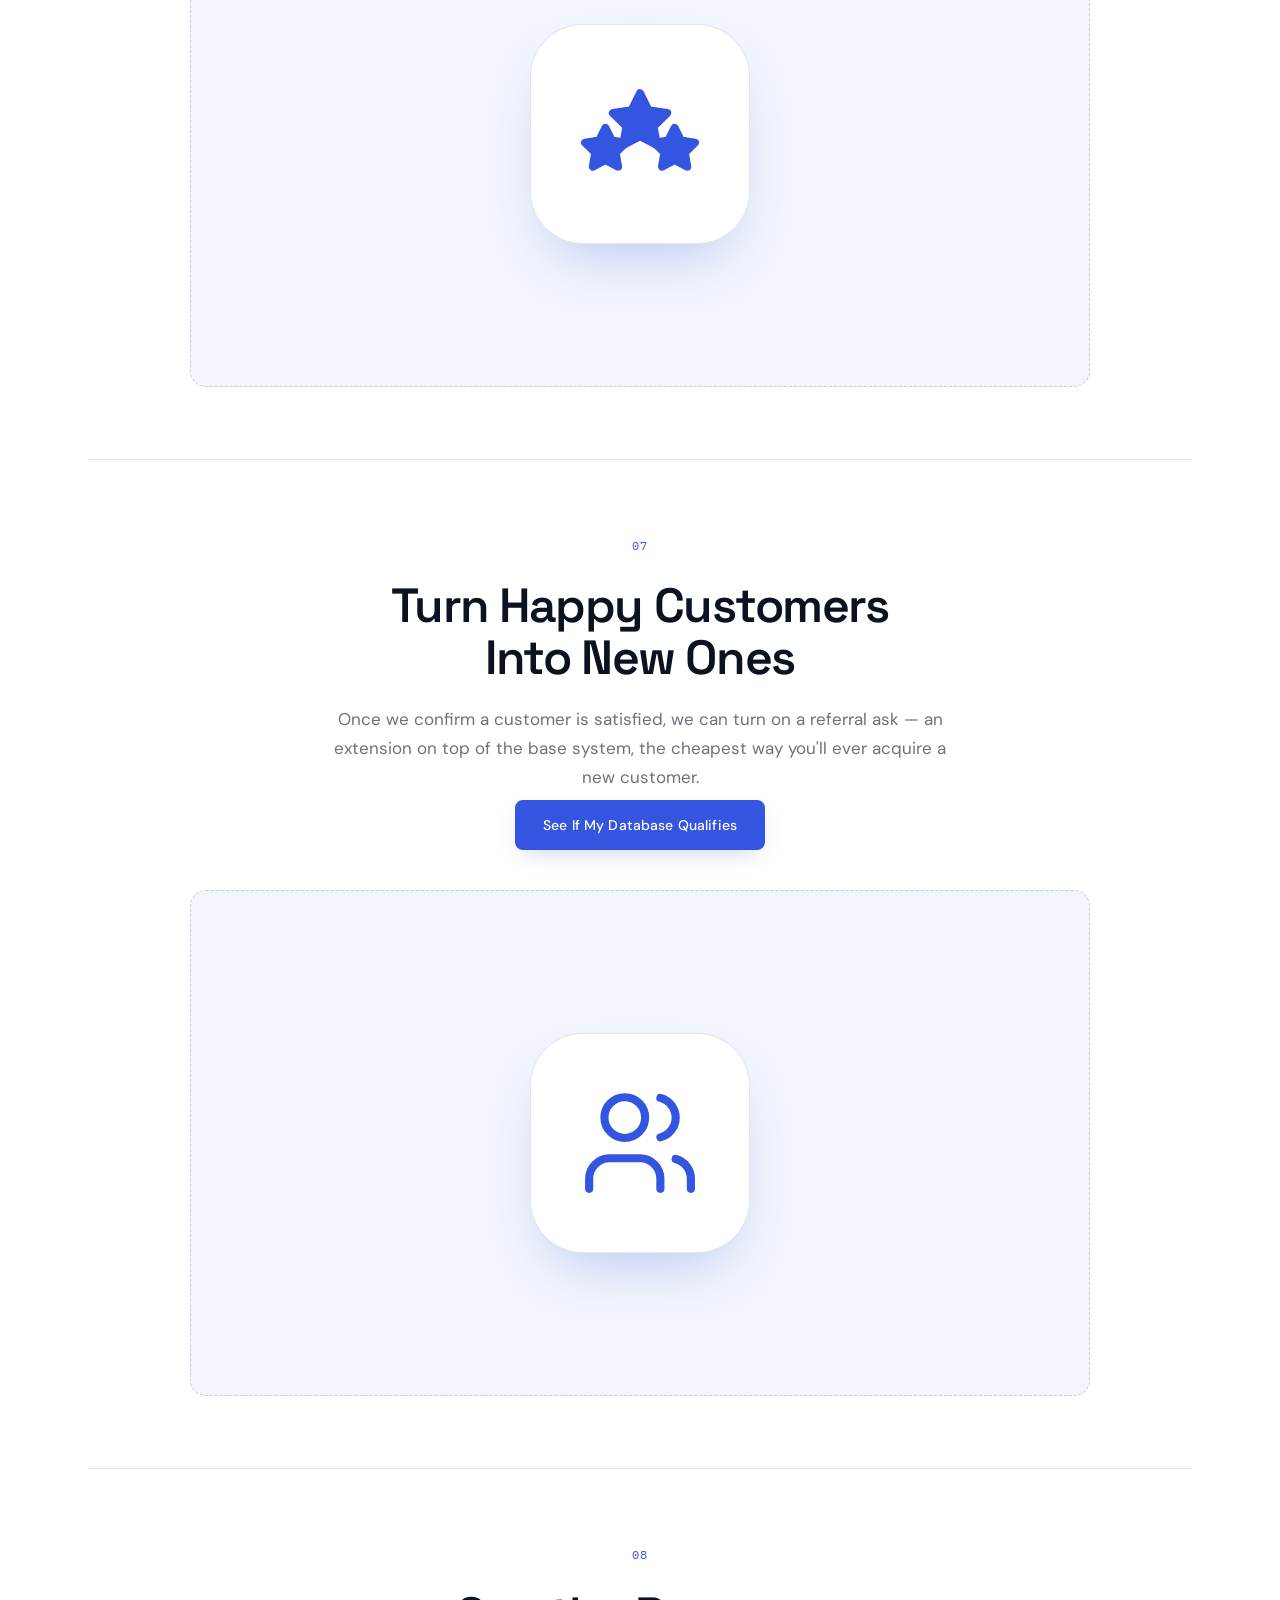
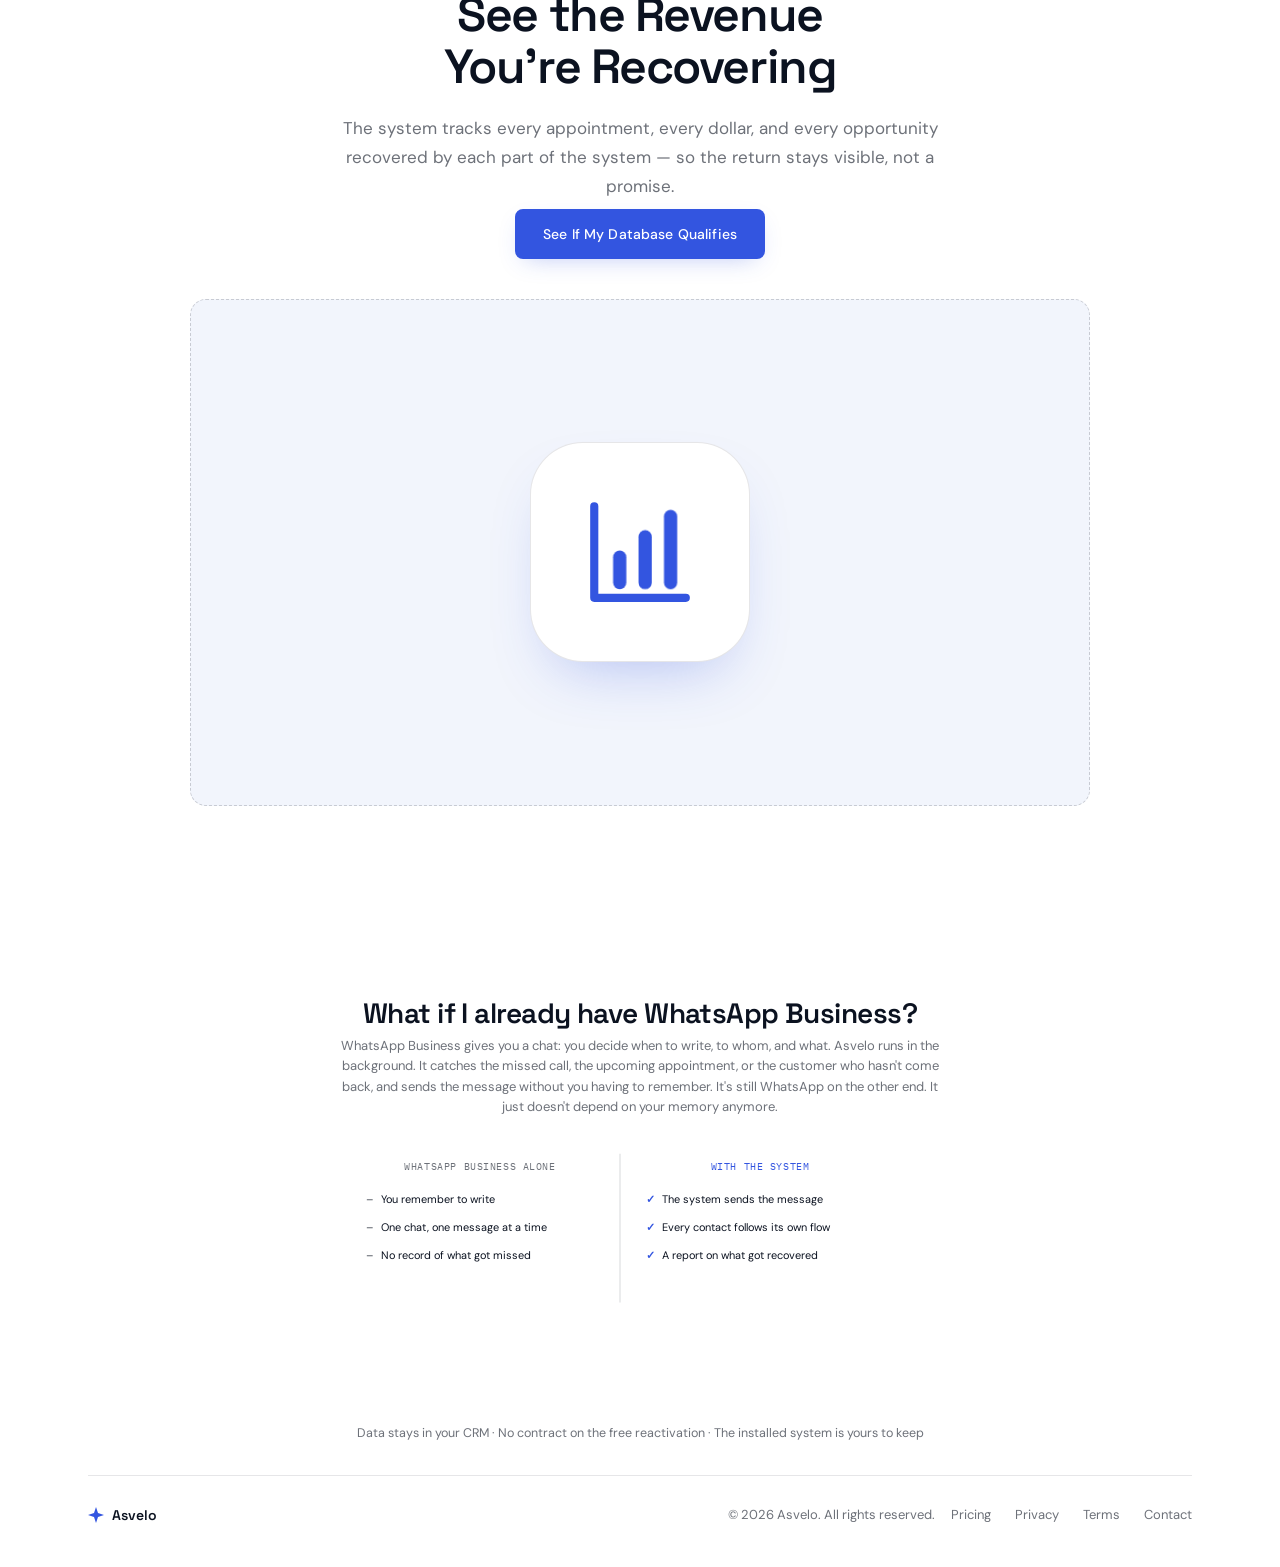
==== commit f052ba2c: "New hero headline: more customers than you think, back in 7 days, free ES: Tienes más clientes de lo" ====
--- a/index.html
+++ b/index.html
@@ -52,7 +52,7 @@
   <div class="hero-glow hero-glow-bright" aria-hidden="true"></div>
   <div class="container hero-inner">
     <div class="eyebrow center reveal"><span class="dot"></span><span data-i18n="hero.eyebrow">Reactivación de base de datos gratis</span></div>
-    <h1 class="hero-title reveal" style="--d:1" data-i18n-html="hero.title">Gana <span class="accent">más con cada cliente</span>,<br>sin gastar más en<br>conseguir nuevos.</h1>
+    <h1 class="hero-title reveal" style="--d:1" data-i18n-html="hero.title">Tienes más clientes de los que crees.<br><span class="accent">Te los traemos de vuelta en 7 días. Gratis.</span></h1>
     <p class="hero-sub reveal" style="--d:2" data-i18n="hero.sub">Asvelo opera los seguimientos para convertir más leads, traer clientes de vuelta y generar reseñas y referidos.</p>
     <div class="hero-cta reveal" style="--d:3">
       <a href="https://wa.me/522295314183?text=Hola%2C%20quiero%20saber%20si%20mi%20base%20califica%20para%20la%20reactivaci%C3%B3n%20gratuita." target="_blank" rel="noopener" class="btn btn-primary btn-lg" data-i18n="hero.cta.primary">Ver si mi base califica</a>
--- a/css/styles.css
+++ b/css/styles.css
@@ -315,7 +315,7 @@
 }
 .hero .eyebrow { color: #fff; }
 .hero .eyebrow .dot { background: #fff; box-shadow: 0 0 8px rgba(255,255,255,0.6); }
-.hero-title { font-size: clamp(38px, 5.5vw, 68px); font-weight: 700; letter-spacing: -0.04em; margin: 20px 0 24px; text-wrap: balance; color: #fff; }
+.hero-title { font-size: clamp(34px, 4.6vw, 56px); font-weight: 700; letter-spacing: -0.04em; margin: 20px 0 24px; text-wrap: balance; color: #fff; }
 .hero-sub { font-size: 18px; color: rgba(255,255,255,0.8); max-width: 460px; line-height: 1.7; margin: 0 auto 40px; }
 .hero-cta { display: flex; justify-content: center; }
 .hero-cta .btn-primary {
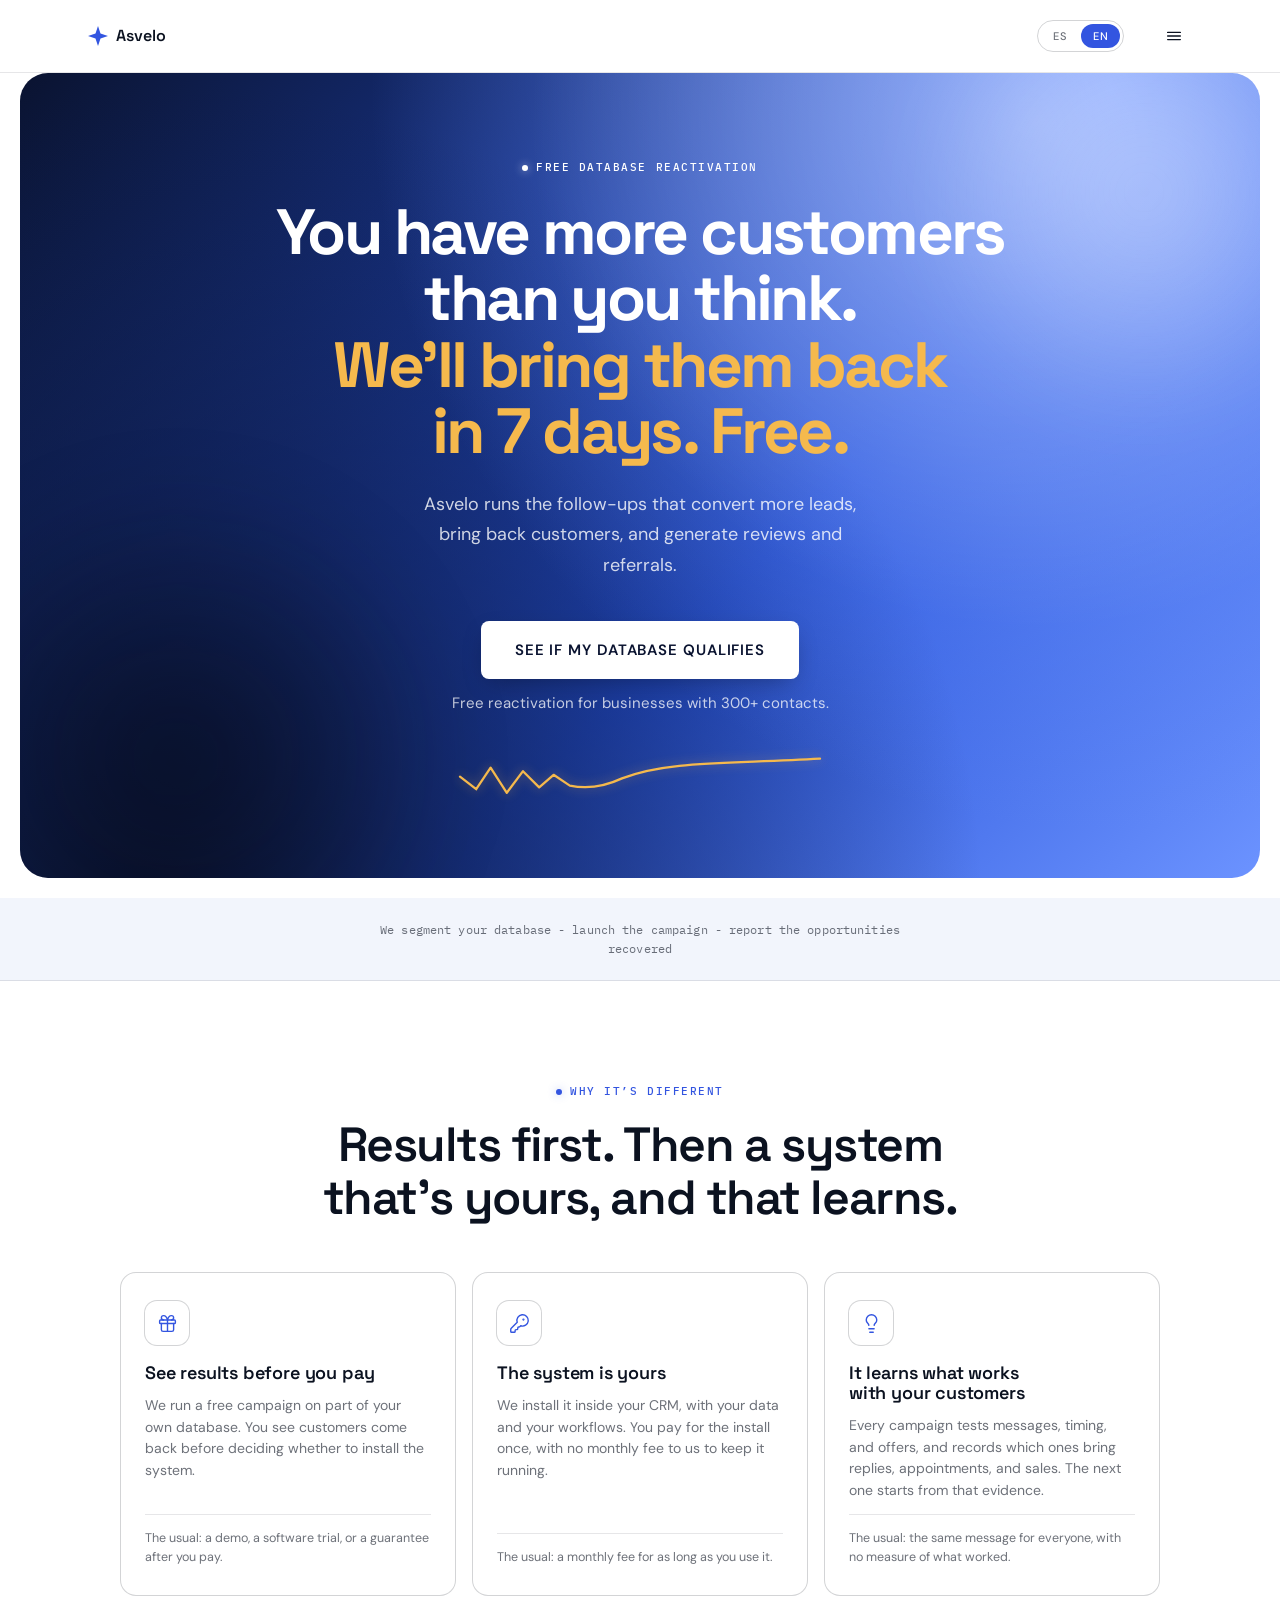
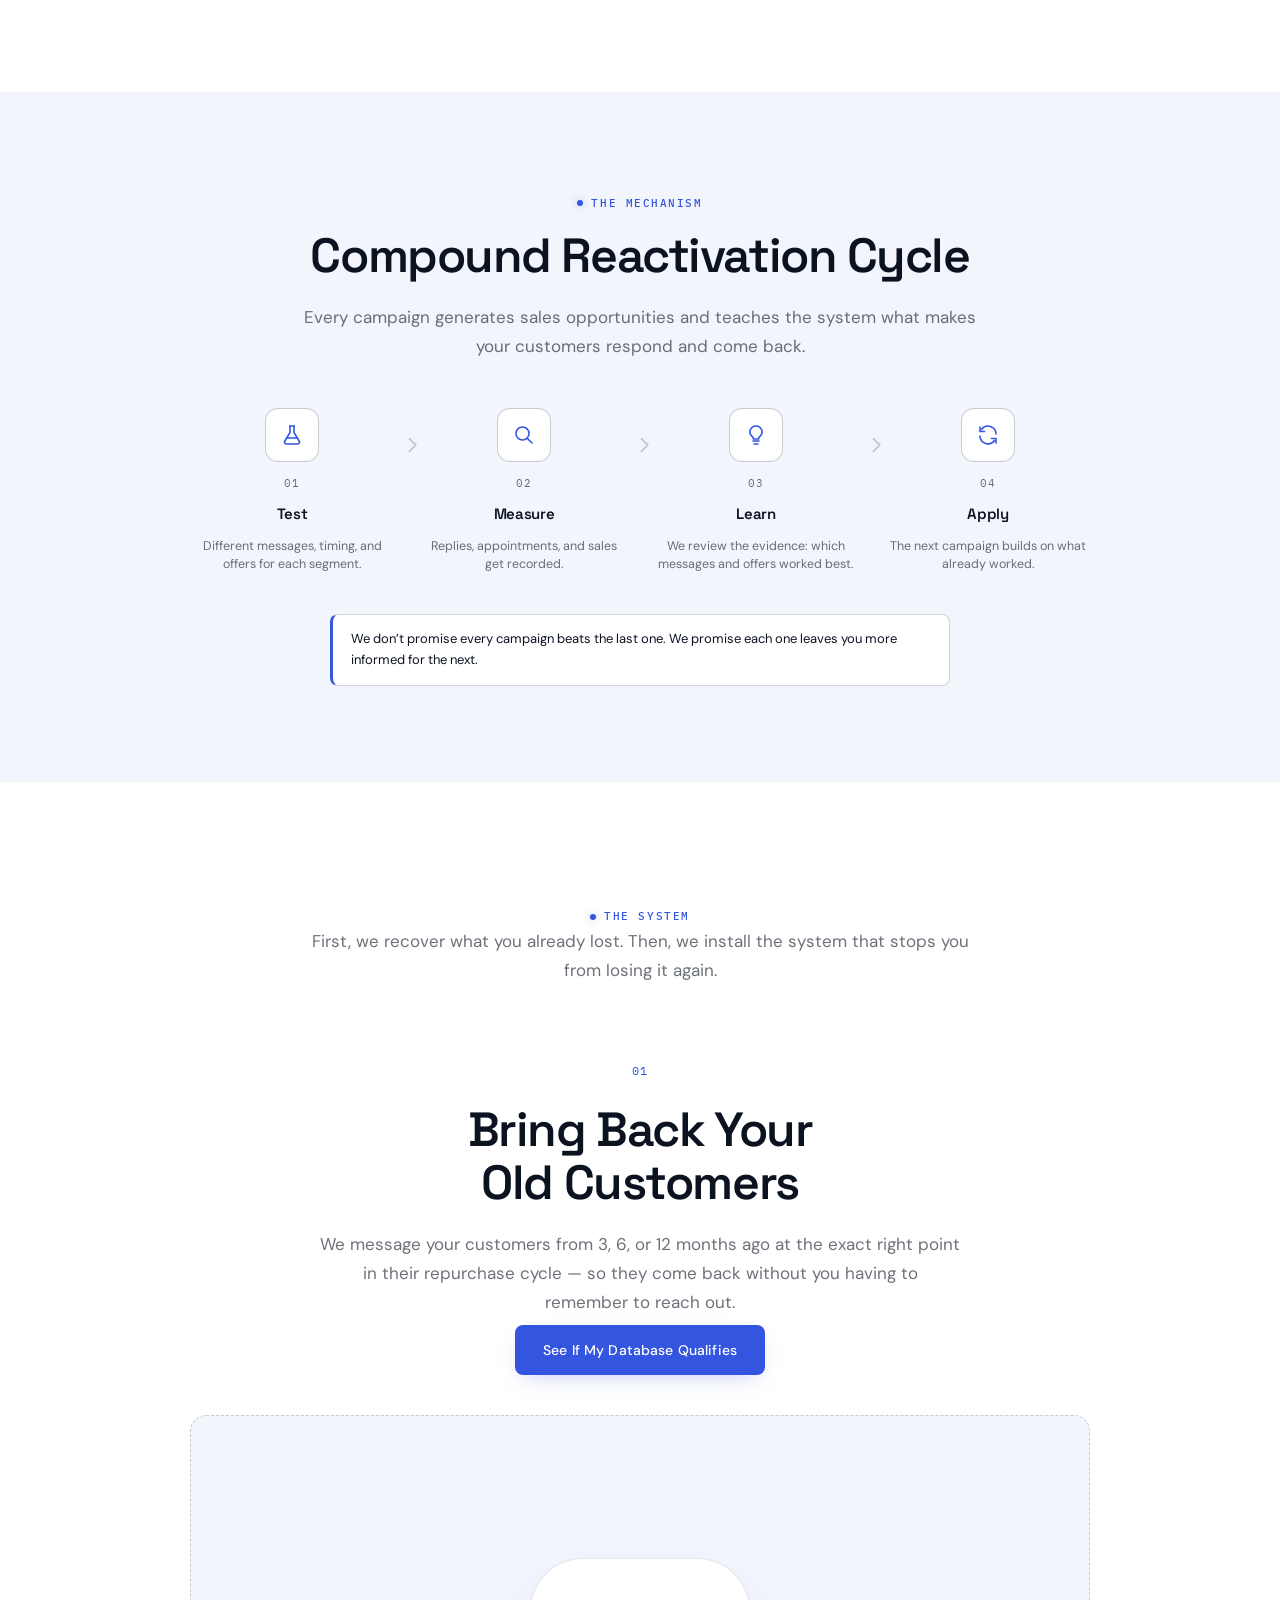
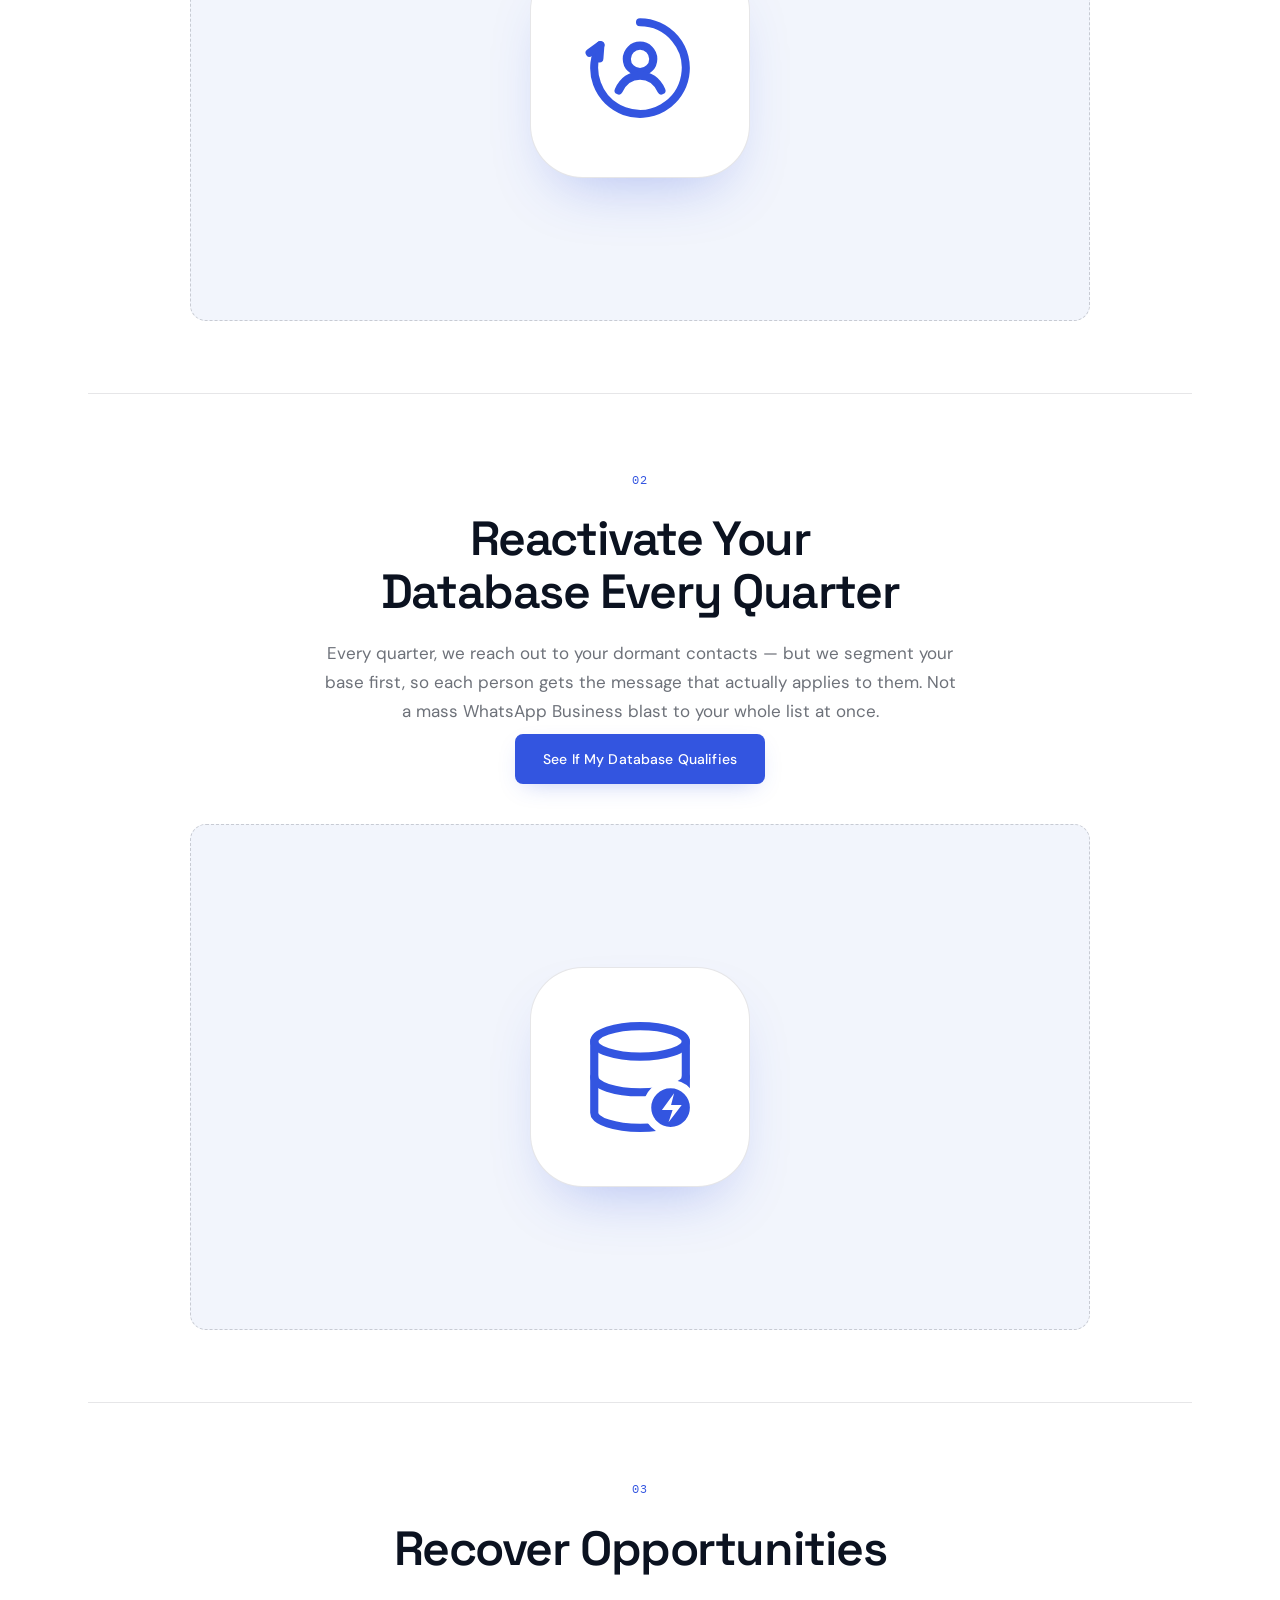
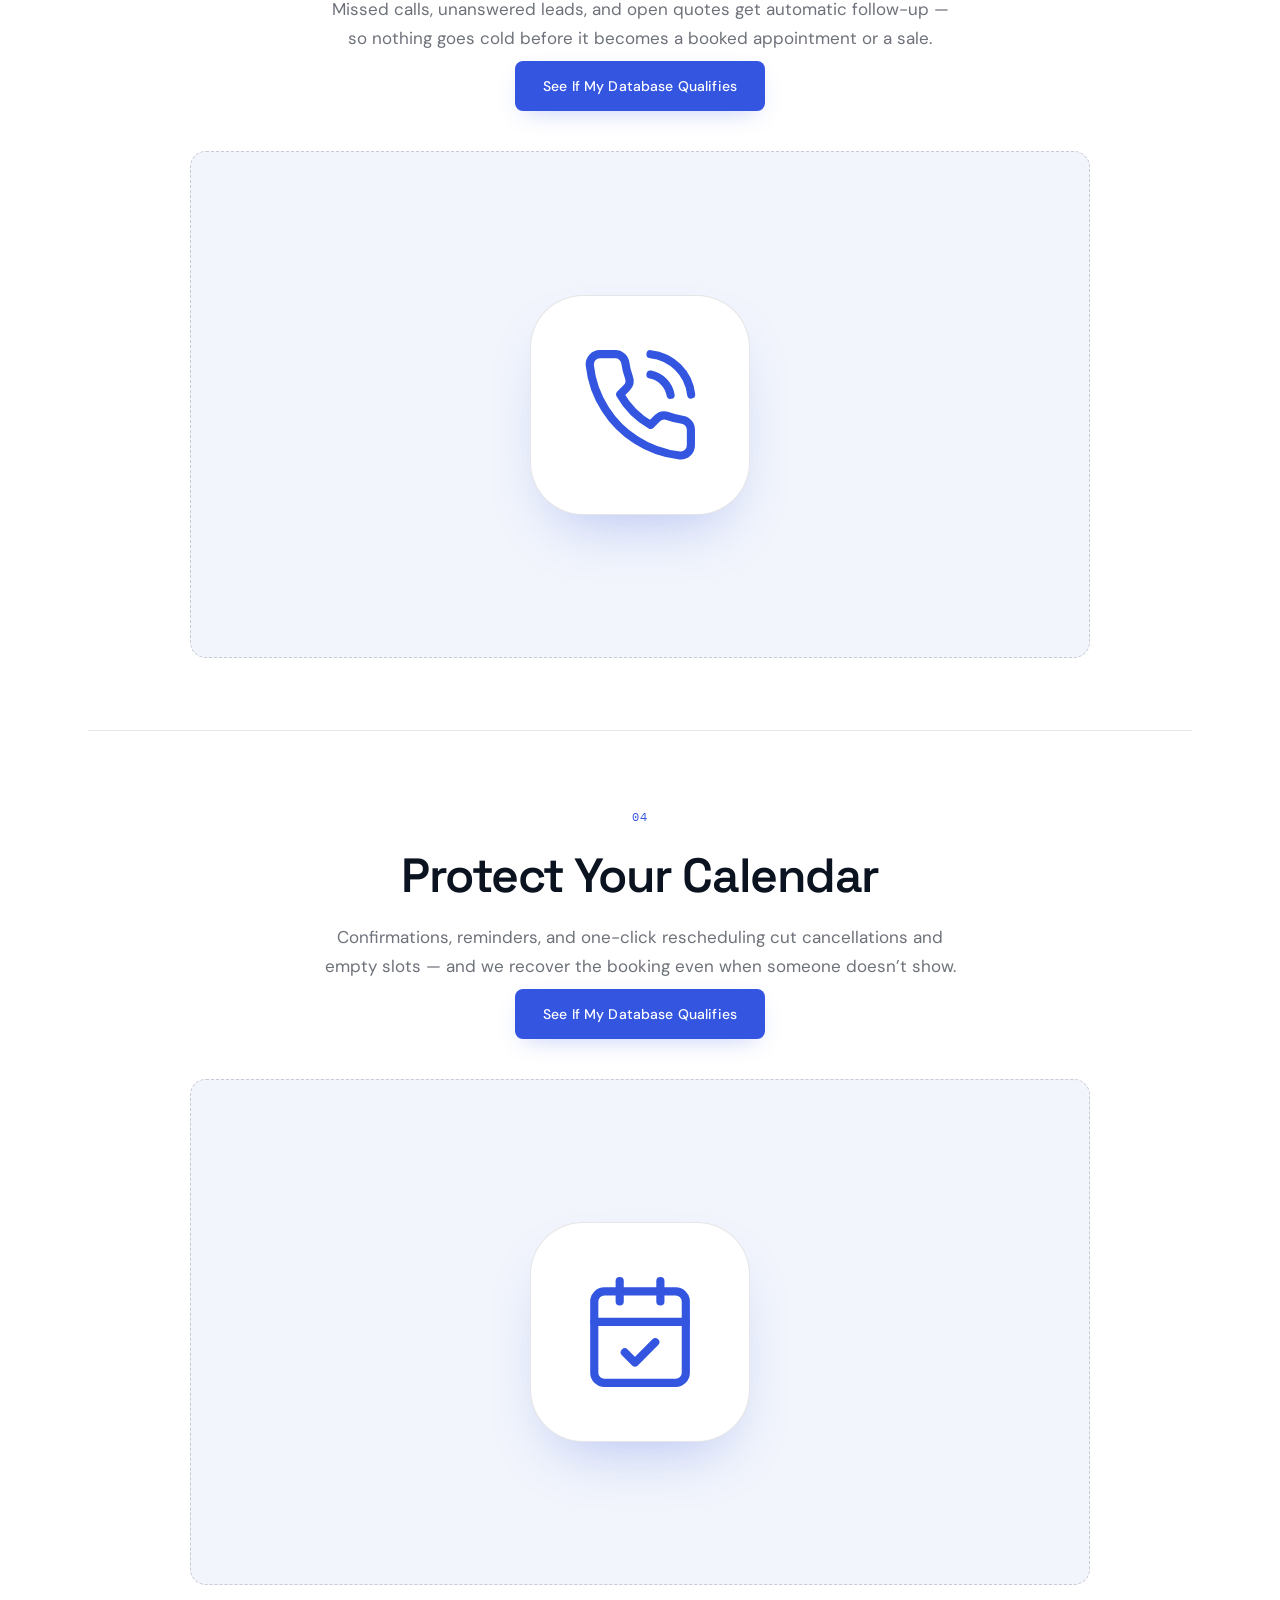
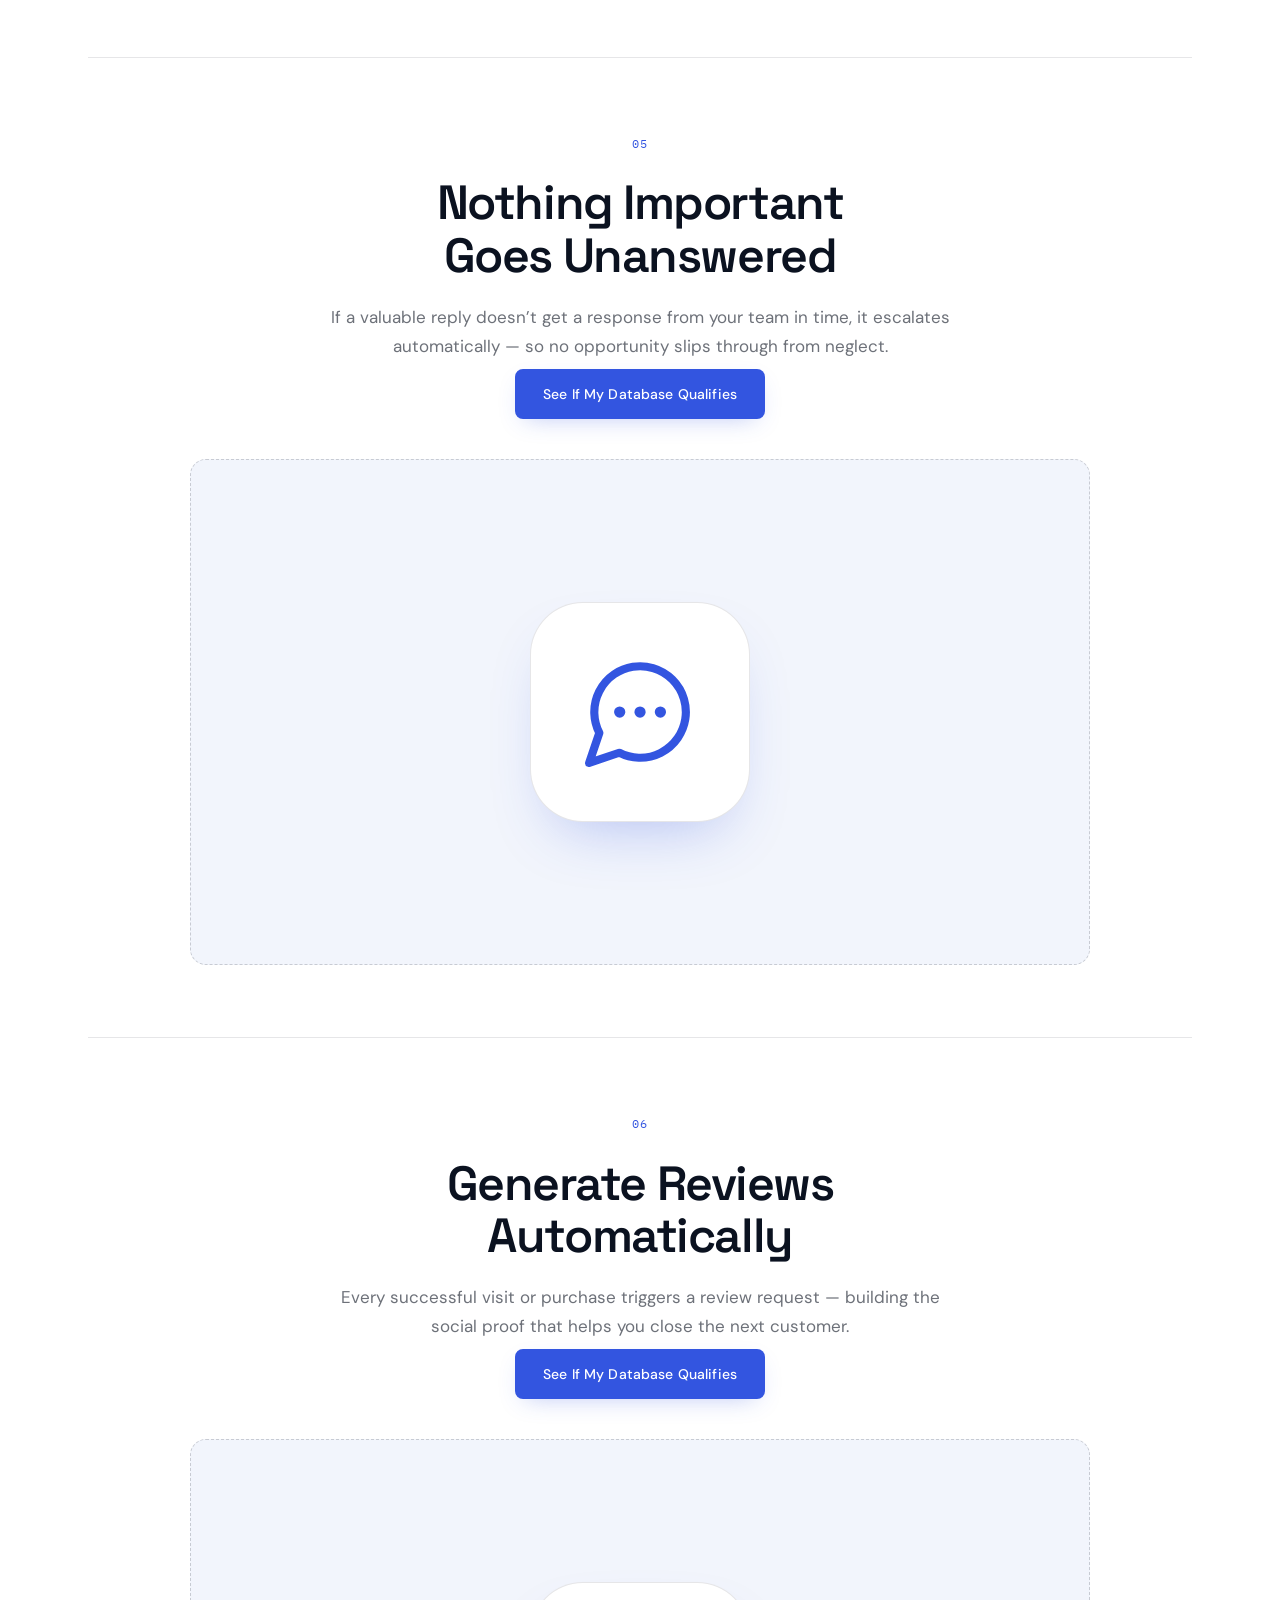
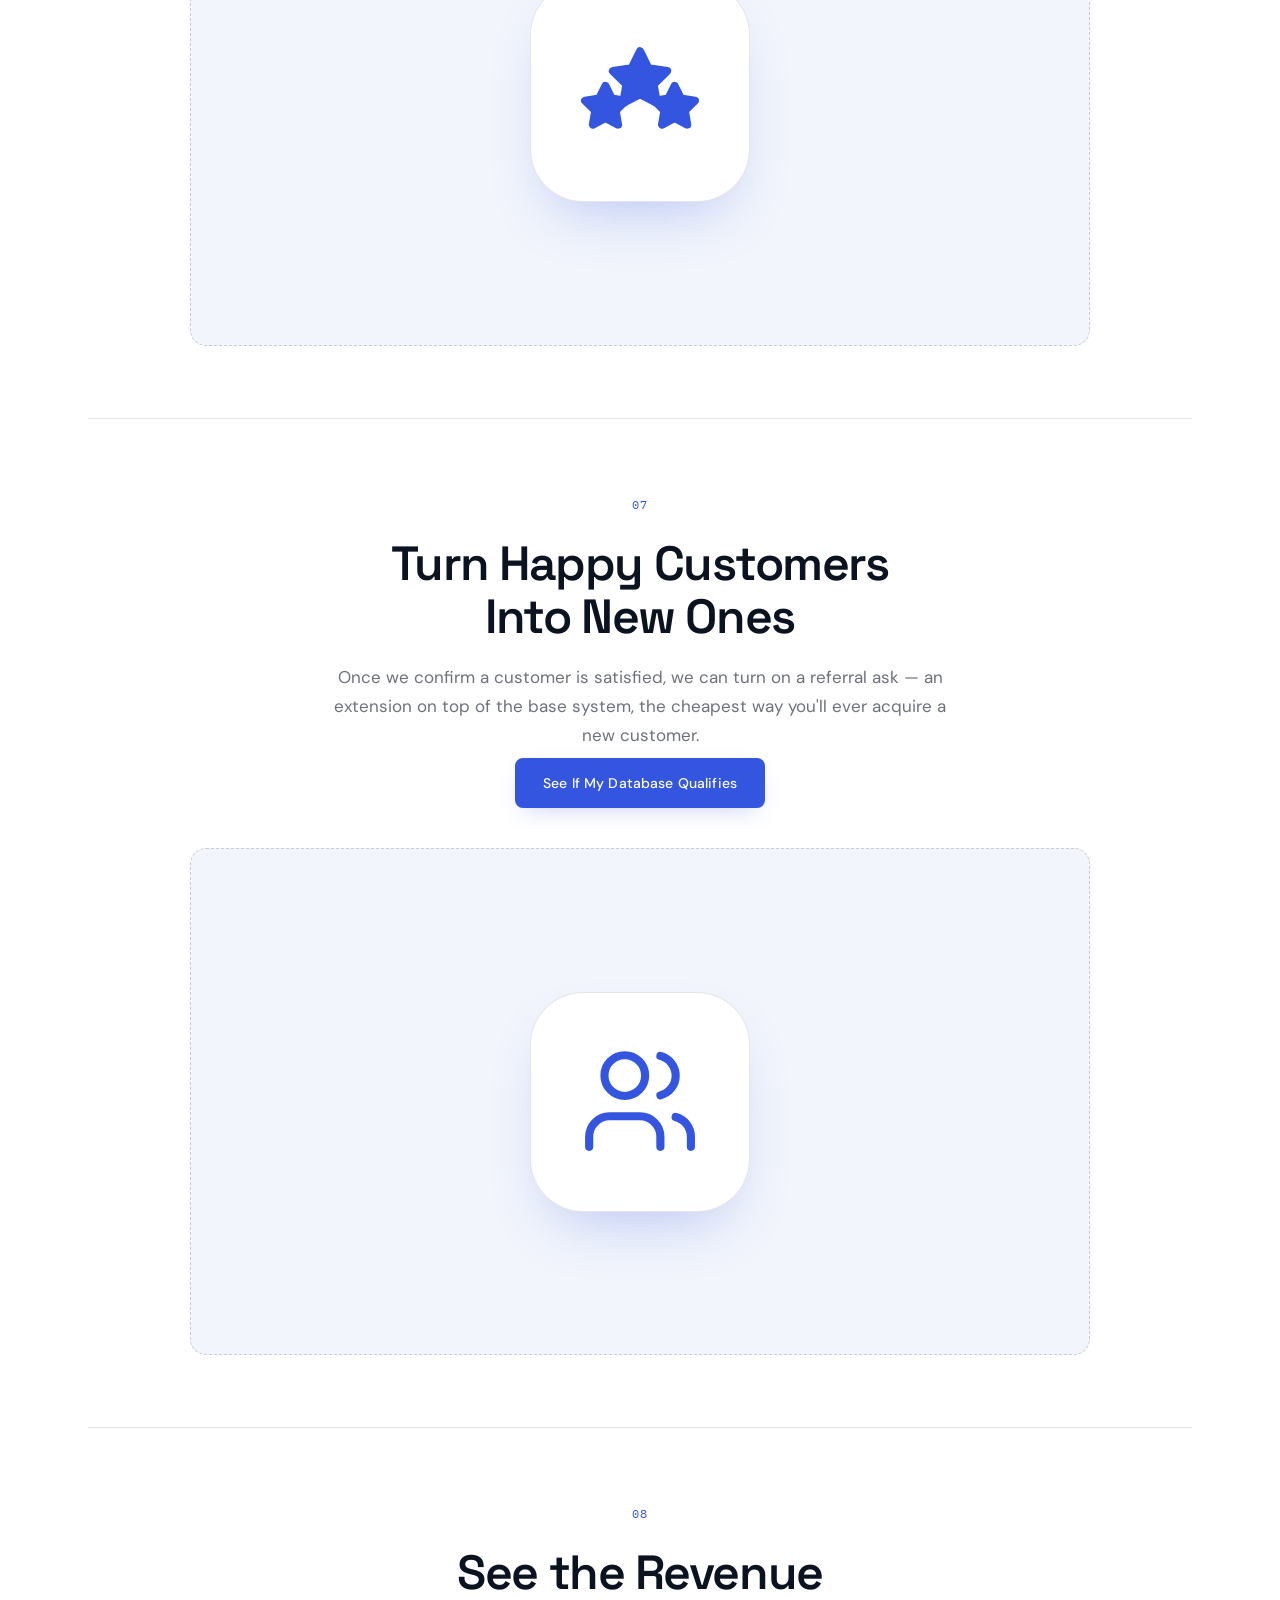
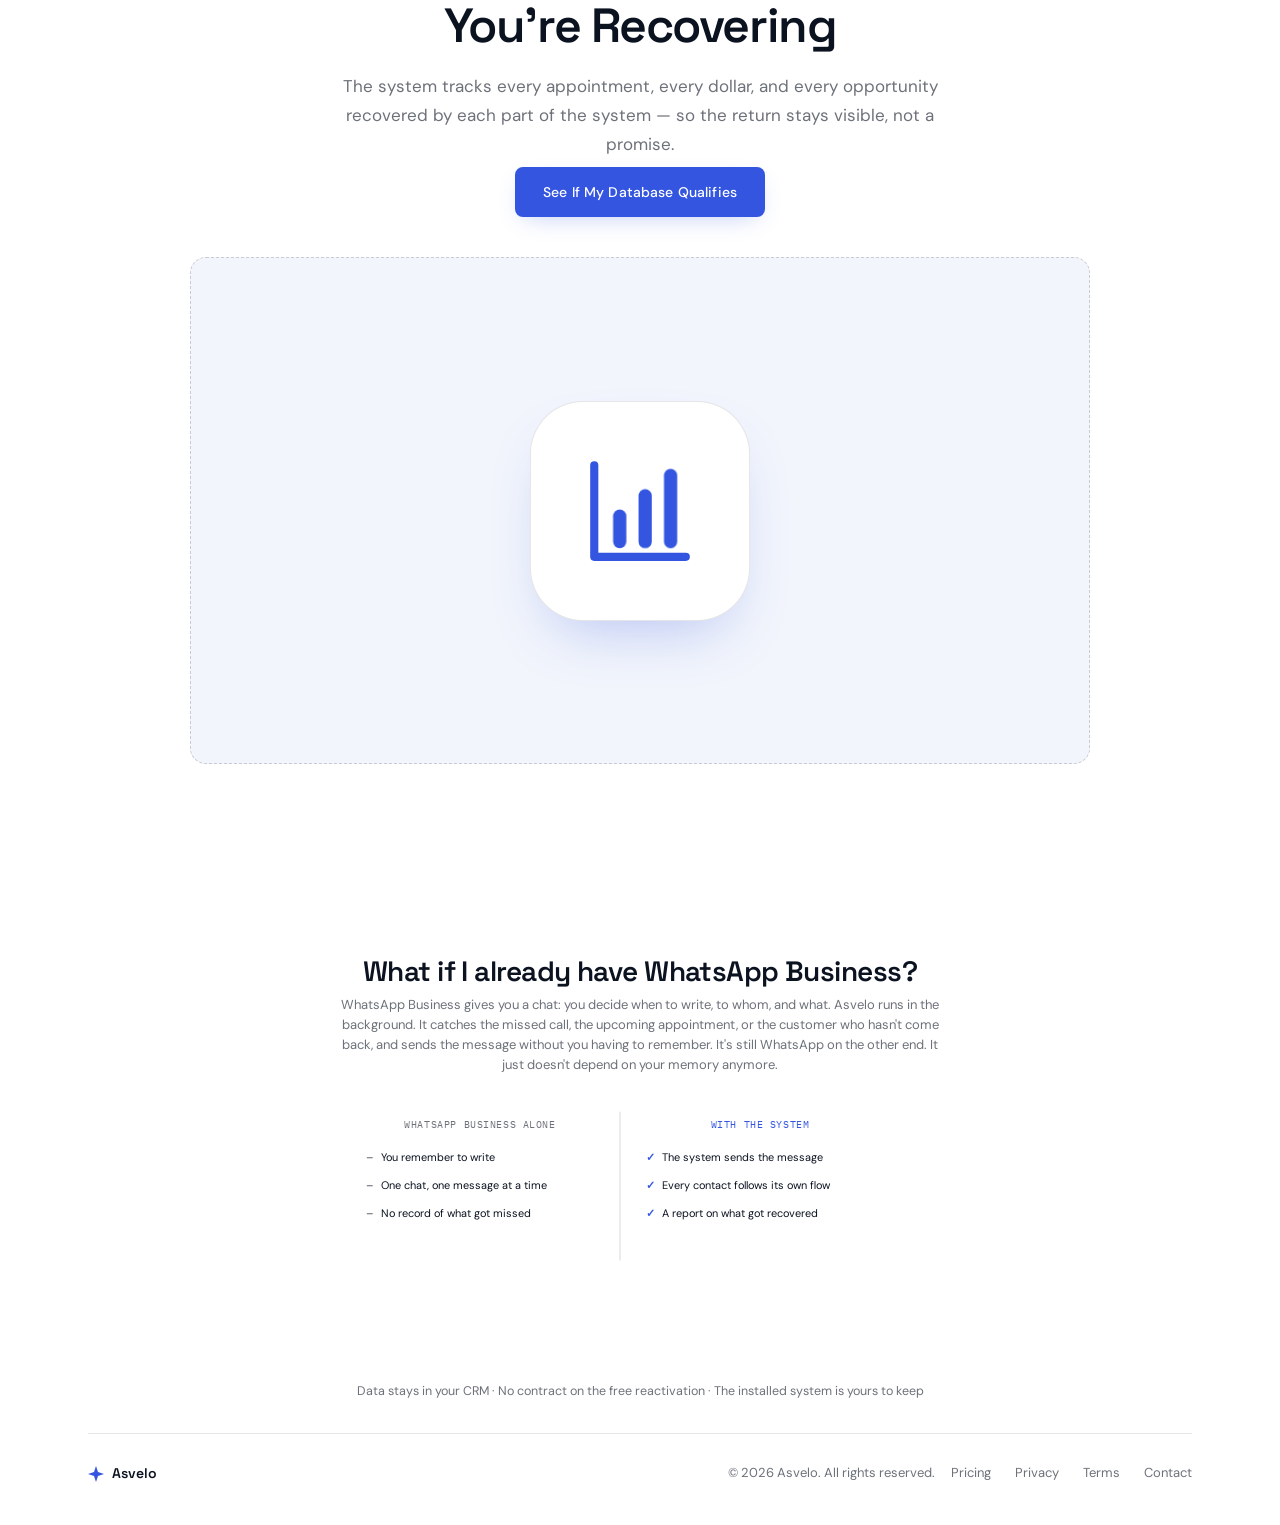
==== commit b0db443b: "Free reactivation runs 7 days; bigger hero headline - Pilot length changes from 10-14 days to 7 days" ====
--- a/index.html
+++ b/index.html
@@ -52,7 +52,7 @@
   <div class="hero-glow hero-glow-bright" aria-hidden="true"></div>
   <div class="container hero-inner">
     <div class="eyebrow center reveal"><span class="dot"></span><span data-i18n="hero.eyebrow">Reactivación de base de datos gratis</span></div>
-    <h1 class="hero-title reveal" style="--d:1" data-i18n-html="hero.title">Tienes más clientes de los que crees.<br><span class="accent">Te los traemos de vuelta en 7 días. Gratis.</span></h1>
+    <h1 class="hero-title reveal" style="--d:1" data-i18n-html="hero.title">Tienes más clientes de los que crees.<br><span class="accent">Te los traemos de vuelta en&nbsp;7&nbsp;días. Gratis.</span></h1>
     <p class="hero-sub reveal" style="--d:2" data-i18n="hero.sub">Asvelo opera los seguimientos para convertir más leads, traer clientes de vuelta y generar reseñas y referidos.</p>
     <div class="hero-cta reveal" style="--d:3">
       <a href="https://wa.me/522295314183?text=Hola%2C%20quiero%20saber%20si%20mi%20base%20califica%20para%20la%20reactivaci%C3%B3n%20gratuita." target="_blank" rel="noopener" class="btn btn-primary btn-lg" data-i18n="hero.cta.primary">Ver si mi base califica</a>
--- a/css/styles.css
+++ b/css/styles.css
@@ -315,7 +315,9 @@
 }
 .hero .eyebrow { color: #fff; }
 .hero .eyebrow .dot { background: #fff; box-shadow: 0 0 8px rgba(255,255,255,0.6); }
-.hero-title { font-size: clamp(34px, 4.6vw, 56px); font-weight: 700; letter-spacing: -0.04em; margin: 20px 0 24px; text-wrap: balance; color: #fff; }
+.hero-title { font-size: clamp(36px, 5vw, 64px); font-weight: 700; letter-spacing: -0.04em; line-height: 1.04; margin: 20px 0 24px; text-wrap: balance; color: #fff; }
+/* Lets the two-sentence headline run wider than the hero copy so it holds four lines. */
+@media (min-width: 1040px) { .hero-title { margin-left: -80px; margin-right: -80px; } }
 .hero-sub { font-size: 18px; color: rgba(255,255,255,0.8); max-width: 460px; line-height: 1.7; margin: 0 auto 40px; }
 .hero-cta { display: flex; justify-content: center; }
 .hero-cta .btn-primary {
@@ -878,6 +880,7 @@
   .nav-inner { gap: 10px 16px; }
   .hero { margin-top: var(--nav-h); margin-right: 8px; margin-bottom: 8px; margin-left: 8px; border-radius: var(--radius-lg); }
   .hero-cta .btn { width: 100%; }
+  .hero-title { font-size: clamp(40px, 11.8vw, 50px); line-height: 1; margin-left: -20px; margin-right: -20px; }
   .footer-bar { flex-direction: column; align-items: flex-start; }
   .legal-toc { grid-template-columns: 1fr; }
 }
